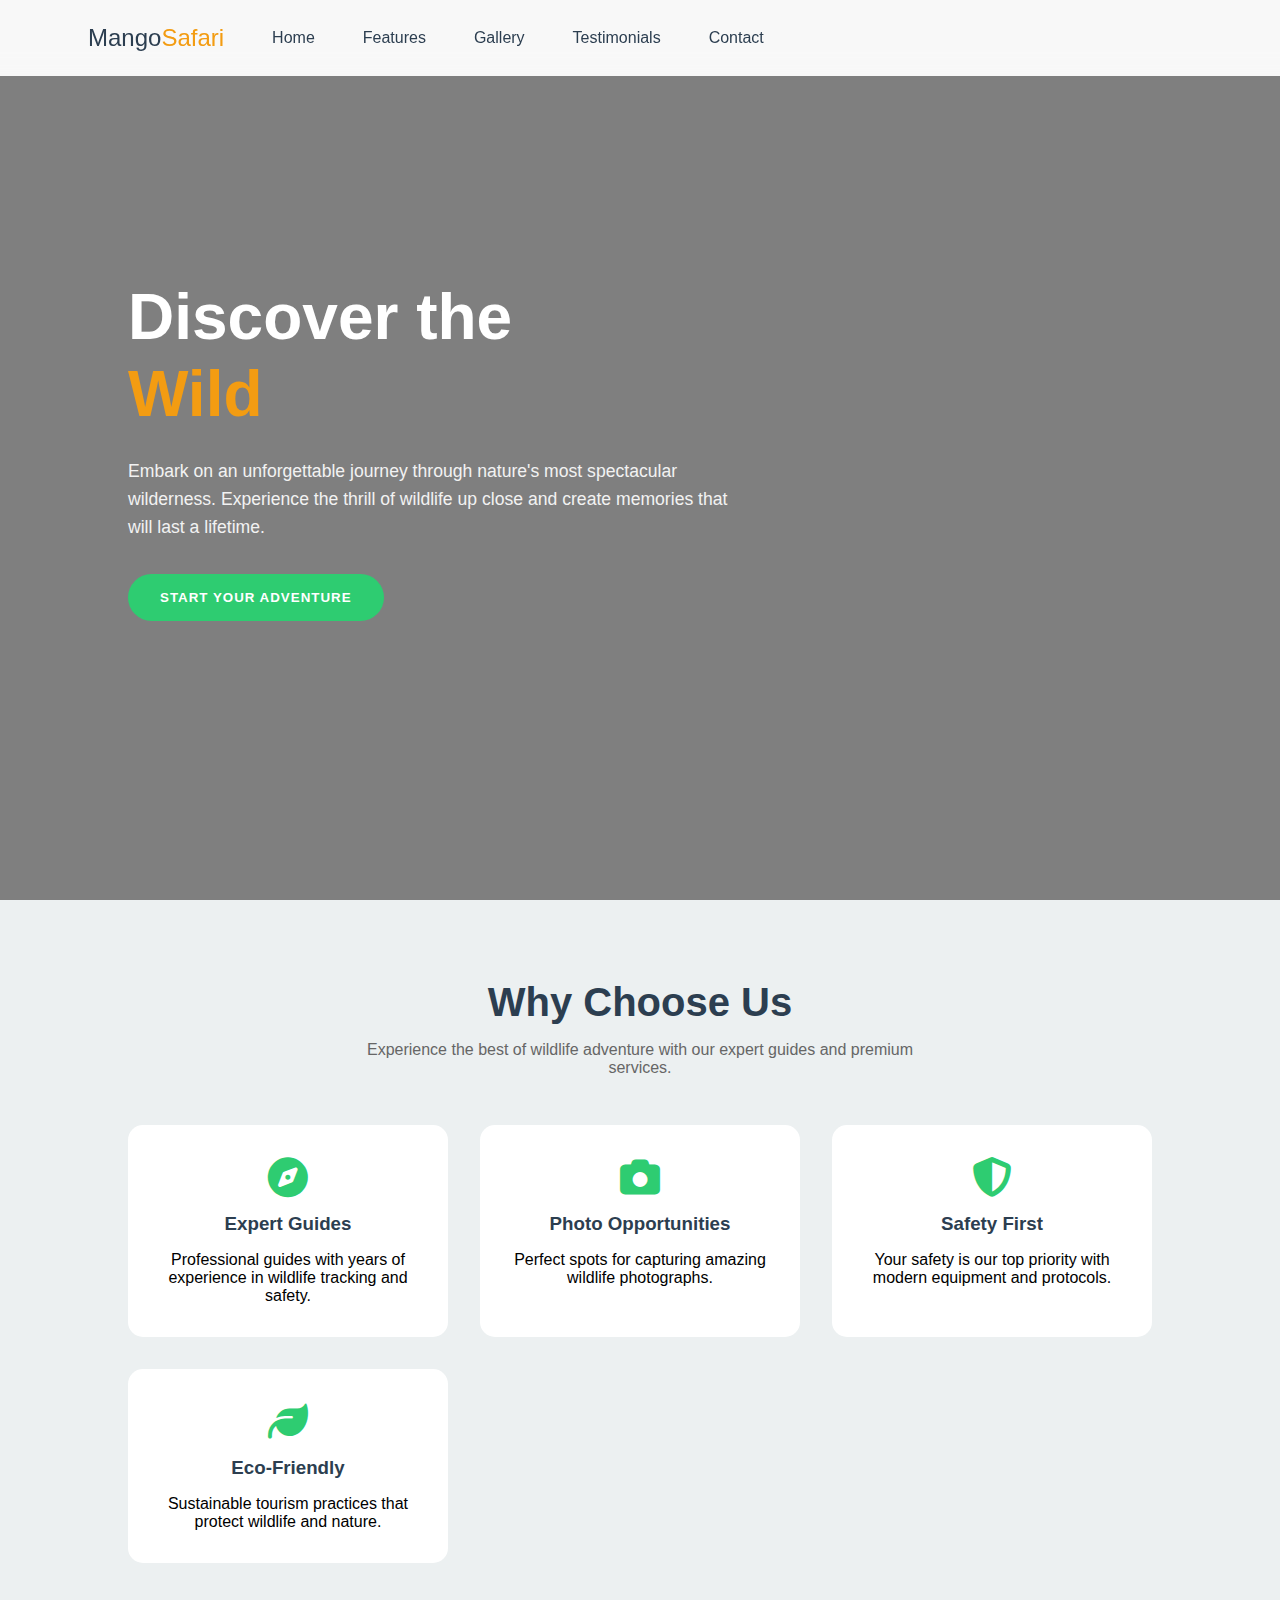
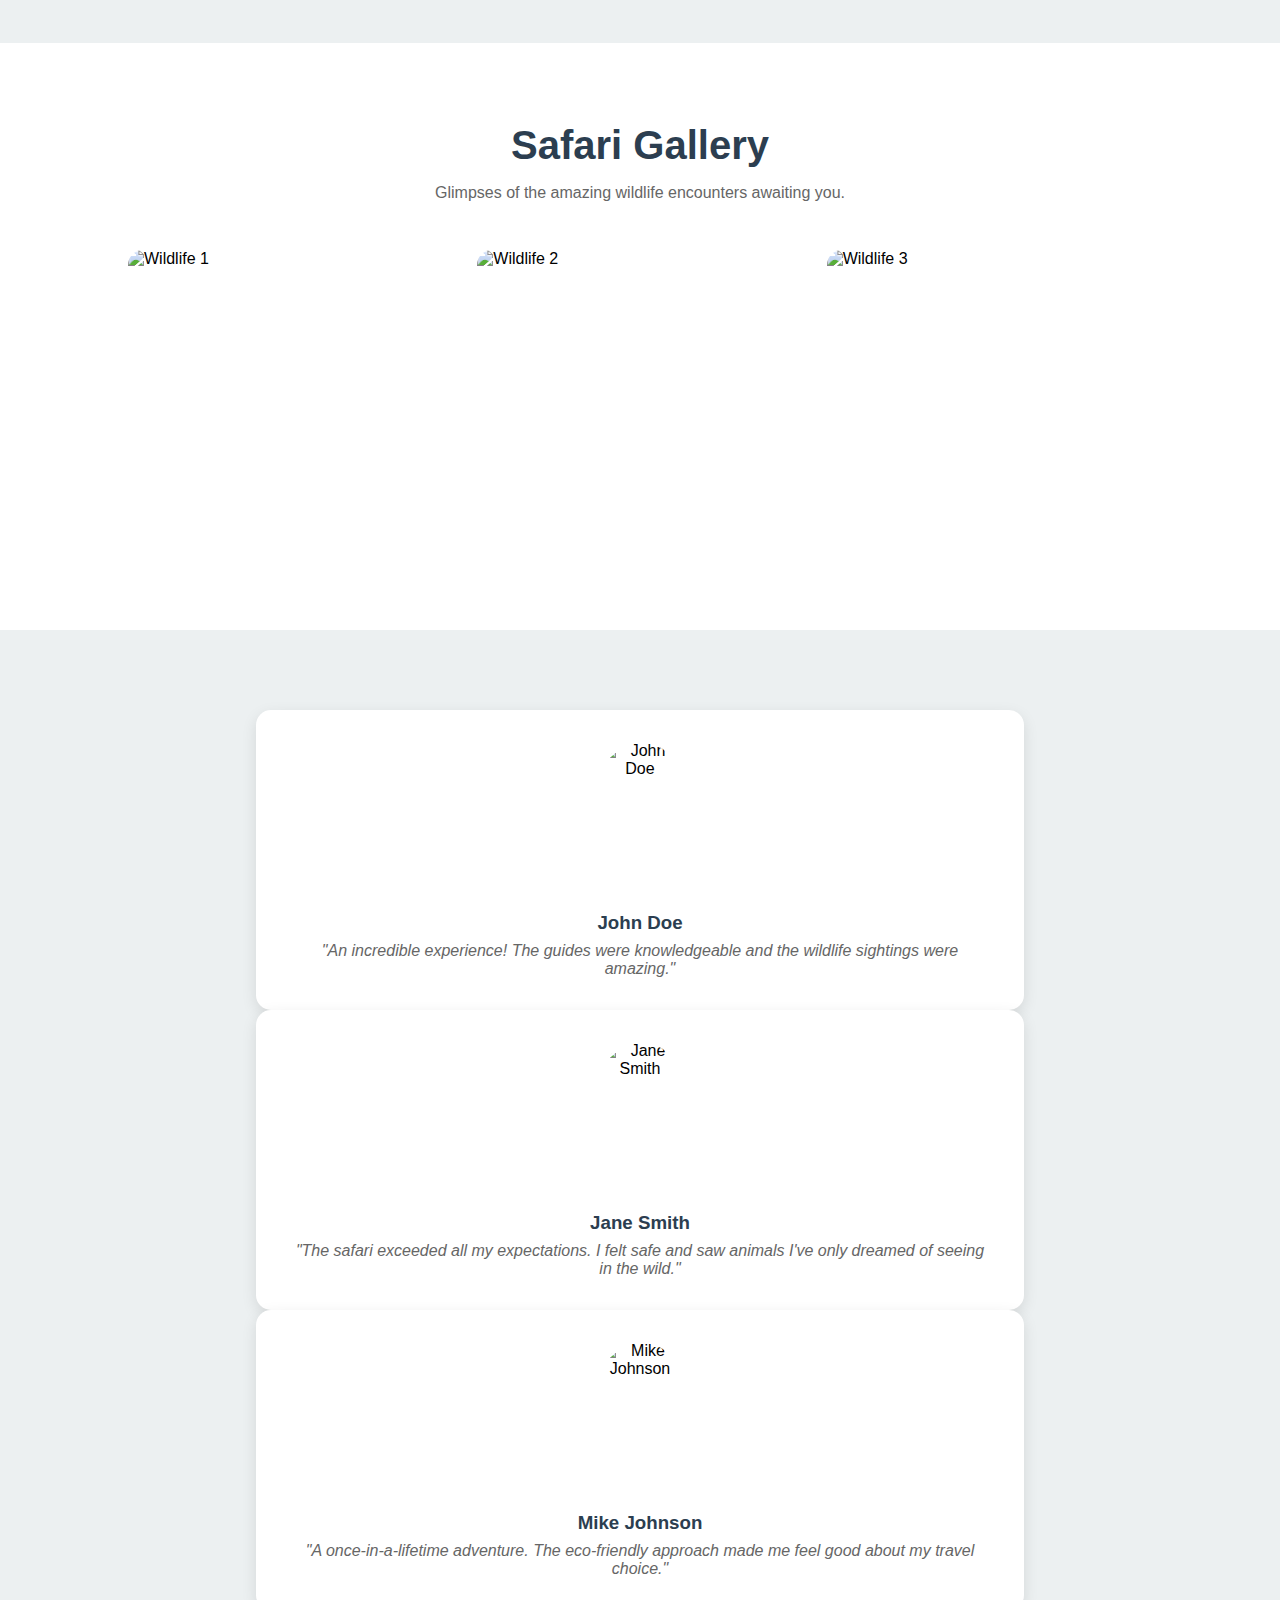
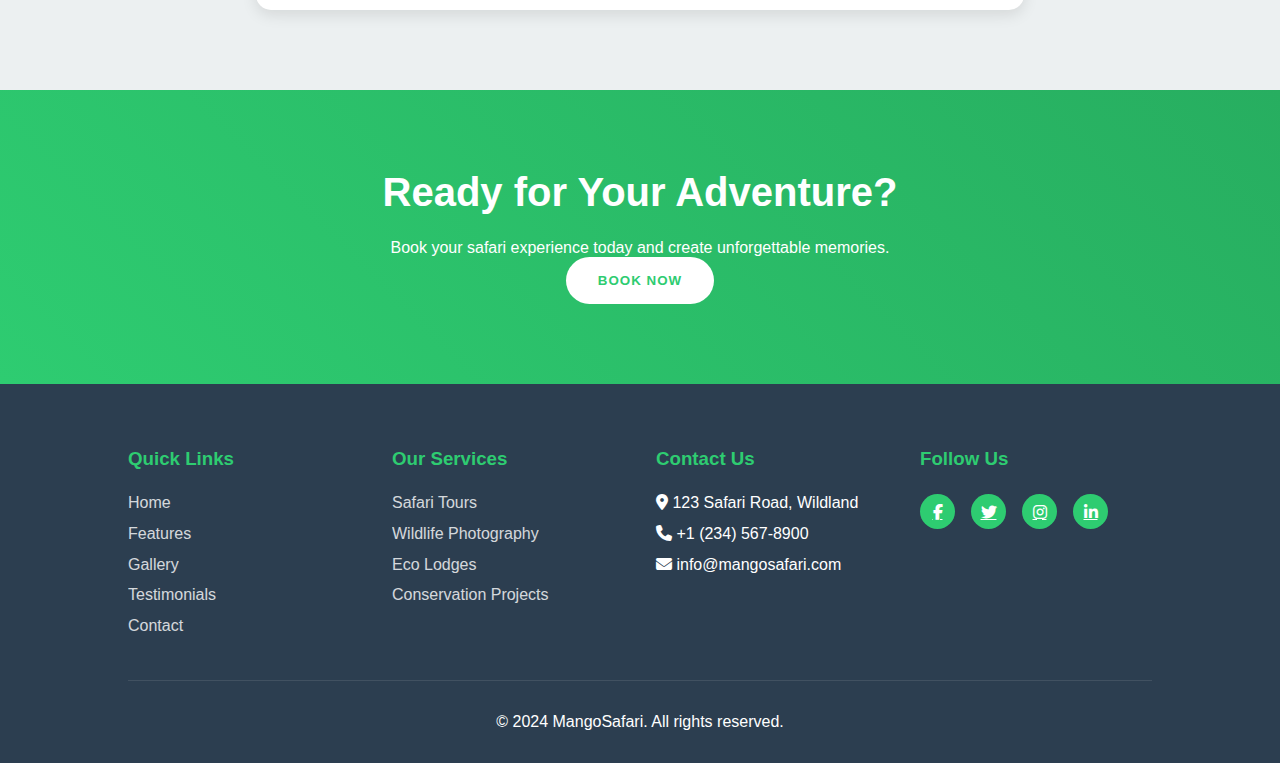
==== index.html @ dfd9d583 "Refactor user authentication logic to improve security and maintainability" ====
<!DOCTYPE html>
<html lang="en">
<head>
    <meta charset="UTF-8">
    <meta name="viewport" content="width=device-width, initial-scale=1.0">
    <title>MangoSafari - Wildlife Adventure</title>
    <link rel="stylesheet" href="https://cdnjs.cloudflare.com/ajax/libs/font-awesome/6.1.1/css/all.min.css">
    <link rel="stylesheet" href="https://cdnjs.cloudflare.com/ajax/libs/animate.css/4.1.1/animate.min.css">
    <link rel="stylesheet" href="https://cdnjs.cloudflare.com/ajax/libs/slick-carousel/1.8.1/slick.min.css">
    <link rel="stylesheet" href="https://cdnjs.cloudflare.com/ajax/libs/slick-carousel/1.8.1/slick-theme.min.css">
    <style>
        :root {
            --primary: #2ecc71;
            --secondary: #27ae60;
            --accent: #f39c12;
            --dark: #2c3e50;
            --light: #ecf0f1;
            --white: #ffffff;
        }

        * {
            margin: 0;
            padding: 0;
            box-sizing: border-box;
            font-family: 'Segoe UI', sans-serif;
        }

        html {
            scroll-behavior: smooth;
        }

        /* Navbar Styles */
        .nav-container {
            position: fixed;
            width: 100%;
            z-index: 1000;
            transition: all 0.4s ease;
            background: rgba(255, 255, 255, 0.95);
            backdrop-filter: blur(10px);
        }

        .nav ul {
            display: flex;
            list-style: none;
            padding: 1.5rem 5%;
            align-items: center;
            margin: 0;
        }

        .nav ul li {
            margin: 0 1.5rem;
        }

        .site-name {
            font-size: 1.5rem;
            font-weight: bold;
            color: var(--primary);
        }

        .site-name span {
            color: var(--accent);
        }

        .nav a {
            text-decoration: none;
            color: var(--dark);
            font-weight: 500;
            position: relative;
            padding: 5px 0;
        }

        .nav a::after {
            content: '';
            position: absolute;
            bottom: 0;
            left: 0;
            width: 0;
            height: 2px;
            background: var(--primary);
            transition: width 0.3s ease;
        }

        .nav a:hover::after {
            width: 100%;
        }

        .hamburger {
            display: none;
            cursor: pointer;
            font-size: 1.5rem;
            color: var(--primary);
        }

        /* Hero Section */
        .home {
            height: 100vh;
            background: linear-gradient(rgba(0, 0, 0, 0.5), rgba(0, 0, 0, 0.5)), url('./images/hendrik-cornelissen-jpTT_SAU034-unsplash.jpg') center/cover;
            display: flex;
            align-items: center;
            padding: 0 10%;
            position: relative;
            overflow: hidden;
        }

        .text {
            color: var(--white);
            max-width: 600px;
            animation: fadeInUp 1s ease;
        }

        .t2 h3 {
            font-size: 4rem;
            margin-bottom: 1.5rem;
            line-height: 1.2;
        }

        .t2 span {
            color: var(--accent);
            display: block;
        }

        .t2 p {
            font-size: 1.1rem;
            line-height: 1.6;
            margin-bottom: 2rem;
            opacity: 0.9;
        }

        .btn {
            display: inline-block;
            padding: 1rem 2rem;
            background: var(--primary);
            color: var(--white);
            border-radius: 30px;
            cursor: pointer;
            transition: all 0.3s ease;
            border: none;
            text-transform: uppercase;
            font-weight: 600;
            letter-spacing: 1px;
        }

        .btn:hover {
            background: var(--secondary);
            transform: translateY(-3px);
            box-shadow: 0 5px 15px rgba(46, 204, 113, 0.3);
        }

        /* Features Section */
        .features {
            padding: 5rem 10%;
            background: var(--light);
        }

        .features-grid {
            display: grid;
            grid-template-columns: repeat(auto-fit, minmax(250px, 1fr));
            gap: 2rem;
            margin-top: 3rem;
        }

        .feature-card {
            background: var(--white);
            padding: 2rem;
            border-radius: 15px;
            text-align: center;
            transition: all 0.3s ease;
            cursor: pointer;
        }

        .feature-card:hover {
            transform: translateY(-10px);
            box-shadow: 0 10px 20px rgba(0, 0, 0, 0.1);
        }

        .feature-card i {
            font-size: 2.5rem;
            color: var(--primary);
            margin-bottom: 1rem;
        }

        .feature-card h3 {
            margin-bottom: 1rem;
            color: var(--dark);
        }

        /* Gallery Section */
        .gallery {
            padding: 5rem 10%;
        }

        .section-title {
            text-align: center;
            margin-bottom: 3rem;
        }

        .section-title h2 {
            font-size: 2.5rem;
            color: var(--dark);
            margin-bottom: 1rem;
        }

        .section-title p {
            color: #666;
            max-width: 600px;
            margin: 0 auto;
        }

        .gallery-grid {
            display: grid;
            grid-template-columns: repeat(auto-fit, minmax(300px, 1fr));
            gap: 1.5rem;
        }

        .gallery-item {
            position: relative;
            overflow: hidden;
            border-radius: 15px;
            height: 300px;
        }

        .gallery-item img {
            width: 100%;
            height: 100%;
            object-fit: cover;
            transition: transform 0.5s ease;
        }

        .gallery-item:hover img {
            transform: scale(1.1);
        }

        .gallery-overlay {
            position: absolute;
            bottom: -100%;
            left: 0;
            width: 100%;
            padding: 1.5rem;
            background: linear-gradient(transparent, rgba(0, 0, 0, 0.8));
            color: var(--white);
            transition: bottom 0.3s ease;
        }

        .gallery-item:hover .gallery-overlay {
            bottom: 0;
        }

        /* Testimonials */
        .testimonials {
            padding: 5rem 10%;
            background: var(--light);
        }

        .testimonial-slider {
            max-width: 800px;
            margin: 0 auto;
            text-align: center;
        }

        .testimonial-card {
            background: var(--white);
            padding: 2rem;
            border-radius: 15px;
            box-shadow: 0 5px 15px rgba(0, 0, 0, 0.1);
            margin: 0 1rem;
        }

        .testimonial-card img {
            width: 80px;
            height: 80px;
            border-radius: 50%;
            margin: 0 auto 1rem;
        }

        .testimonial-card h3 {
            margin-bottom: 0.5rem;
            color: var(--dark);
        }

        .testimonial-card p {
            font-style: italic;
            color: #666;
        }

        .testimonial-card {
    background: var(--white);
    padding: 2rem;
    border-radius: 15px;
    box-shadow: 0 5px 15px rgba(0, 0, 0, 0.1);
    margin: 0 1rem;
    height: 300px; /* Set a fixed height */
    display: flex;
    flex-direction: column;
    justify-content: space-between;
}

.testimonial-card-content {
    overflow: hidden;
    text-overflow: ellipsis;
    display: -webkit-box;
    -webkit-line-clamp: 4; /* Limit to 4 lines */
    -webkit-box-orient: vertical;
}

        /* Call to Action */
        .cta {
            padding: 5rem 10%;
            background: linear-gradient(45deg, var(--primary), var(--secondary));
            color: var(--white);
            text-align: center;
        }

        .cta h2 {
            font-size: 2.5rem;
            margin-bottom: 1.5rem;
        }

        .cta .btn {
            background: var(--white);
            color: var(--primary);
        }

        .cta .btn:hover {
            background: var(--accent);
            color: var(--white);
        }

        /* Footer */
        .footer {
            background: var(--dark);
            color: var(--white);
            padding: 4rem 10% 2rem;
        }

        .footer-grid {
            display: grid;
            grid-template-columns: repeat(auto-fit, minmax(200px, 1fr));
            gap: 2rem;
        }

        .footer-col h3 {
            color: var(--primary);
            margin-bottom: 1.5rem;
        }

        .footer-col ul {
            list-style: none;
        }

        .footer-col ul li {
            margin-bottom: 0.8rem;
        }

        .footer-col ul li a {
            color: var(--white);
            text-decoration: none;
            opacity: 0.8;
            transition: opacity 0.3s ease;
        }

        .footer-col ul li a:hover {
            opacity: 1;
        }

        .social-links {
            display: flex;
            gap: 1rem;
            margin-top: 1rem;
        }

        .social-links a {
            width: 35px;
            height: 35px;
            border-radius: 50%;
            background: var(--primary);
            display: flex;
            align-items: center;
            justify-content: center;
            color: var(--white);
            transition: transform 0.3s ease;
        }

        .social-links a:hover {
            transform: translateY(-3px);
        }

        .copyright {
            text-align: center;
            margin-top: 2rem;
            padding-top: 2rem;
            border-top: 1px solid rgba(255, 255, 255, 0.1);
        }

        /* Animations */
        @keyframes fadeInUp {
            from {
                opacity: 0;
                transform: translateY(20px);
            }
            to {
                opacity: 1;
                transform: translateY(0);
            }
        }

        /* Responsive Design */
        @media (max-width: 768px) {
            .nav ul li:not(:first-child):not(:last-child) {
                display: none;
            }

            .hamburger {
                display: block;
            }

            .nav ul {
                justify-content: space-between;
            }

            .t2 h3 {
                font-size: 2.5rem;
            }

            .features-grid {
                grid-template-columns: 1fr;
            }

            .footer-grid {
                grid-template-columns: 1fr;
            }
        }

        /* Mobile Menu */
        .mobile-menu {
            position: fixed;
            top: 0;
            left: -100%;
            width: 80%;
            height: 100%;
            background: var(--white);
            z-index: 1001;
            padding: 2rem;
            transition: left 0.3s ease;
        }

        .mobile-menu.active {
            left: 0;
        }

        .mobile-menu ul {
            list-style: none;
        }

        .mobile-menu ul li {
            margin-bottom: 1rem;
        }

        .mobile-menu a {
            color: var(--dark);
            text-decoration: none;
            font-size: 1.2rem;
        }

        .close-menu {
            position: absolute;
            top: 1rem;
            right: 1rem;
            font-size: 1.5rem;
            cursor: pointer;
        }
    </style>
</head>
<body>
    <!-- Navigation -->
    <div class="nav-container" id="m-nav">
        <div class="nav">
            <ul>
                <li><a class="site-name" href="#">Mango<span>Safari</span></a></li>
                <li><a href="#home">Home</a></li>
                <li><a href="#features">Features</a></li>
                <li><a href="#gallery">Gallery</a></li>
                <li><a href="#testimonials">Testimonials</a></li>
                <li><a href="#contact">Contact</a></li>
                <li class="hamburger"><i class="fas fa-bars"></i></li>
            </ul>
        </div>
    </div>

    <!-- Mobile Menu -->
    <div class="mobile-menu">
        <i class="fas fa-times close-menu"></i>
        <ul>
            <li><a href="#home">Home</a></li>
            <li><a href="#features">Features</a></li>
            <li><a href="#gallery">Gallery</a></li>
            <li><a href="#testimonials">Testimonials</a></li>
            <li><a href="#contact">Contact</a></li>
        </ul>
    </div>

    <!-- Hero Section -->
    <section id="home" class="home">
        <div class="text">
            <div class="t2 animate__animated animate__fadeInUp">
                <h3>Discover the <span>Wild</span></h3>
                <p>Embark on an unforgettable journey through nature's most spectacular wilderness. Experience the thrill of wildlife up close and create memories that will last a lifetime.</p>
                <button class="btn">Start Your Adventure</button>
            </div>
        </div>
    </section>

    <!-- Features Section -->
    <section id="features" class="features">
        <div class="section-title">
            <h2>Why Choose Us</h2>
            <p>Experience the best of wildlife adventure with our expert guides and premium services.</p>
        </div>
        <div class="features-grid">
            <div class="feature-card">
                <i class="fas fa-compass"></i>
                <h3>Expert Guides</h3>
                <p>Professional guides with years of experience in wildlife tracking and safety.</p>
            </div>
            <div class="feature-card">
                <i class="fas fa-camera"></i>
                <h3>Photo Opportunities</h3>
                <p>Perfect spots for capturing amazing wildlife photographs.</p>
            </div>
            <div class="feature-card">
                <i class="fas fa-shield-alt"></i>
                <h3>Safety First</h3>
                <p>Your safety is our top priority with modern equipment and protocols.</p>
            </div>
            <div class="feature-card">
                <i class="fas fa-leaf"></i>
                <h3>Eco-Friendly</h3>
                <p>Sustainable tourism practices that protect wildlife and nature.</p>
            </div>
        </div>
    </section>

    <!-- Gallery Section -->
    <section id="gallery" class="gallery">
        <div class="section-title">
            <h2>Safari Gallery</h2>
            <p>Glimpses of the amazing wildlife encounters awaiting you.</p>
        </div>
        <div class="gallery-grid">
            <div class="gallery-item">
                <img src="./images/cassie-lafferty-Y2pH9NuO84w-unsplash.jpg" alt="Wildlife 1">
                <div class="gallery-overlay">
                    <h3>African Lions</h3>
                    <p>Witness the kings of the jungle in their natural habitat.</p>
                </div>
            </div>
            <div class="gallery-item">
                <img src="./images/72.jpg" alt="Wildlife 2">
                <div class="gallery-overlay">
                    <h3>Elephants</h3>
                    <p>Experience the gentle giants up close.</p>
                </div>
            </div>
            <div class="gallery-item">
                <img src="./images/71.jpg" alt="Wildlife 3">
                <div class="gallery-overlay">
                    <h3>Zebras</h3>
                    <p>Watch herds of zebras roaming freely.</p>
                </div>
            </div>
        </div>
    </section>

    <!-- Testimonials Section -->
    <section id="testimonials" class="testimonials">
        <div class="testimonial-slider">
            <div class="testimonial-card">
                <img src="/api/placeholder/80/80" alt="John Doe">
                <div class="testimonial-card-content">
                    <h3>John Doe</h3>
                    <p>"An incredible experience! The guides were knowledgeable and the wildlife sightings were amazing."</p>
                </div>
            </div>
            <div class="testimonial-card">
                <img src="/api/placeholder/80/80" alt="Jane Smith">
                <div class="testimonial-card-content">
                    <h3>Jane Smith</h3>
                    <p>"The safari exceeded all my expectations. I felt safe and saw animals I've only dreamed of seeing in the wild."</p>
                </div>
            </div>
            <div class="testimonial-card">
                <img src="/api/placeholder/80/80" alt="Mike Johnson">
                <div class="testimonial-card-content">
                    <h3>Mike Johnson</h3>
                    <p>"A once-in-a-lifetime adventure. The eco-friendly approach made me feel good about my travel choice."</p>
                </div>
            </div>
        </div>
    </section>

    <!-- Call to Action -->
    <section class="cta">
        <h2>Ready for Your Adventure?</h2>
        <p>Book your safari experience today and create unforgettable memories.</p>
        <button class="btn">Book Now</button>
    </section>

    <!-- Footer -->
    <footer class="footer">
        <div class="footer-grid">
            <div class="footer-col">
                <h3>Quick Links</h3>
                <ul>
                    <li><a href="#home">Home</a></li>
                    <li><a href="#features">Features</a></li>
                    <li><a href="#gallery">Gallery</a></li>
                    <li><a href="#testimonials">Testimonials</a></li>
                    <li><a href="#contact">Contact</a></li>
                </ul>
            </div>
            <div class="footer-col">
                <h3>Our Services</h3>
                <ul>
                    <li><a href="#">Safari Tours</a></li>
                    <li><a href="#">Wildlife Photography</a></li>
                    <li><a href="#">Eco Lodges</a></li>
                    <li><a href="#">Conservation Projects</a></li>
                </ul>
            </div>
            <div class="footer-col">
                <h3>Contact Us</h3>
                <ul>
                    <li><i class="fas fa-map-marker-alt"></i> 123 Safari Road, Wildland</li>
                    <li><i class="fas fa-phone"></i> +1 (234) 567-8900</li>
                    <li><i class="fas fa-envelope"></i> info@mangosafari.com</li>
                </ul>
            </div>
            <div class="footer-col">
                <h3>Follow Us</h3>
                <div class="social-links">
                    <a href="#"><i class="fab fa-facebook-f"></i></a>
                    <a href="#"><i class="fab fa-twitter"></i></a>
                    <a href="#"><i class="fab fa-instagram"></i></a>
                    <a href="#"><i class="fab fa-linkedin-in"></i></a>
                </div>
            </div>
        </div>
        <div class="copyright">
            <p>&copy; 2024 MangoSafari. All rights reserved.</p>
        </div>
    </footer>

    <!-- Scripts -->
    <script src="https://cdnjs.cloudflare.com/ajax/libs/jquery/3.6.0/jquery.min.js"></script>
    <script src="https://cdnjs.cloudflare.com/ajax/libs/slick-carousel/1.8.1/slick.min.js"></script>
    <script>
        // Mobile Menu Toggle
        const hamburger = document.querySelector('.hamburger');
        const mobileMenu = document.querySelector('.mobile-menu');
        const closeMenu = document.querySelector('.close-menu');

        hamburger.addEventListener('click', () => {
            mobileMenu.classList.add('active');
        });

        closeMenu.addEventListener('click', () => {
            mobileMenu.classList.remove('active');
        });

        // Testimonial Carousel
        $('.testimonial-slider').slick({
    dots: true,
    infinite: true,
    speed: 300,
    slidesToShow: 1,
    adaptiveHeight: false, // Change this to false
    autoplay: true,
    autoplaySpeed: 5000
});

        // Navbar scroll effect
        window.addEventListener('scroll', function() {
            const nav = document.querySelector('.nav-container');
            if (window.scrollY > 50) {
                nav.style.background = 'rgba(255, 255, 255, 0.95)';
                nav.style.boxShadow = '0 2px 10px rgba(0, 0, 0, 0.1)';
            } else {
                nav.style.background = 'transparent';
                nav.style.boxShadow = 'none';
            }
        });
    </script>
</body>
</html>
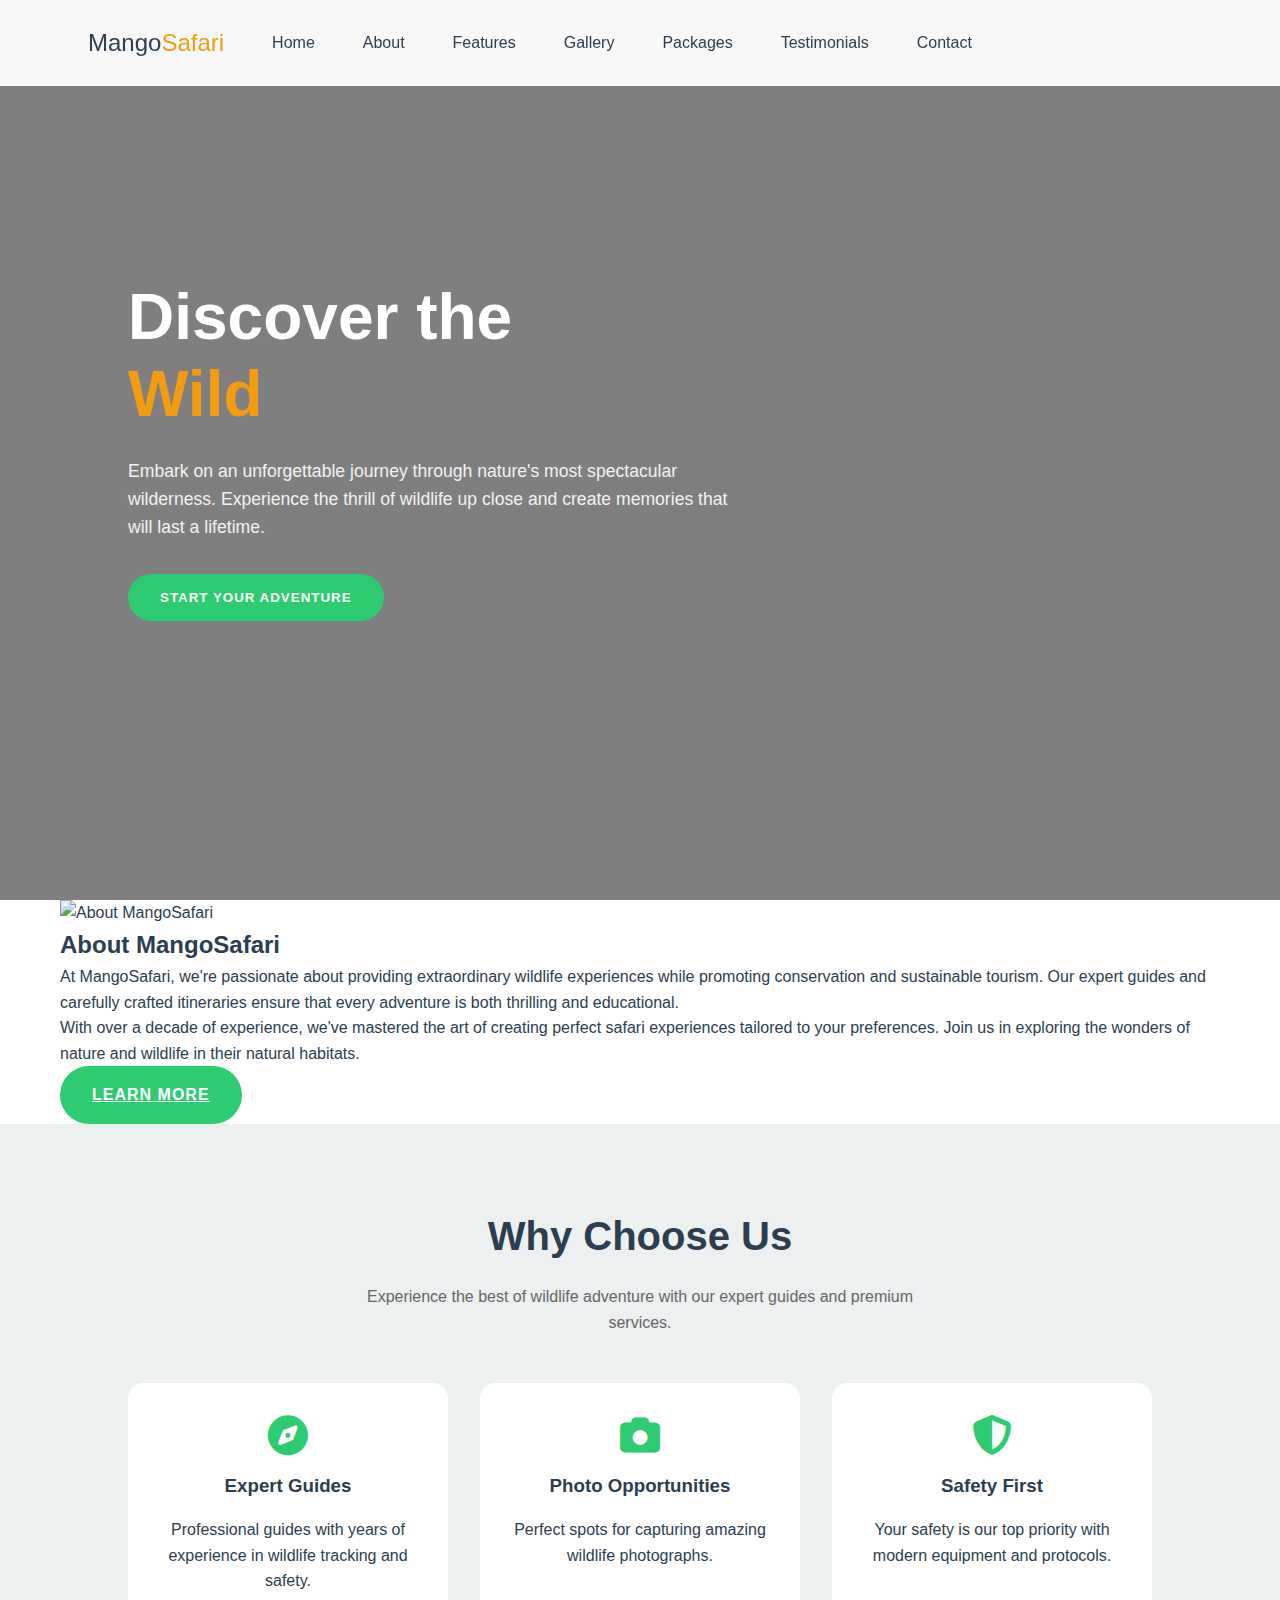
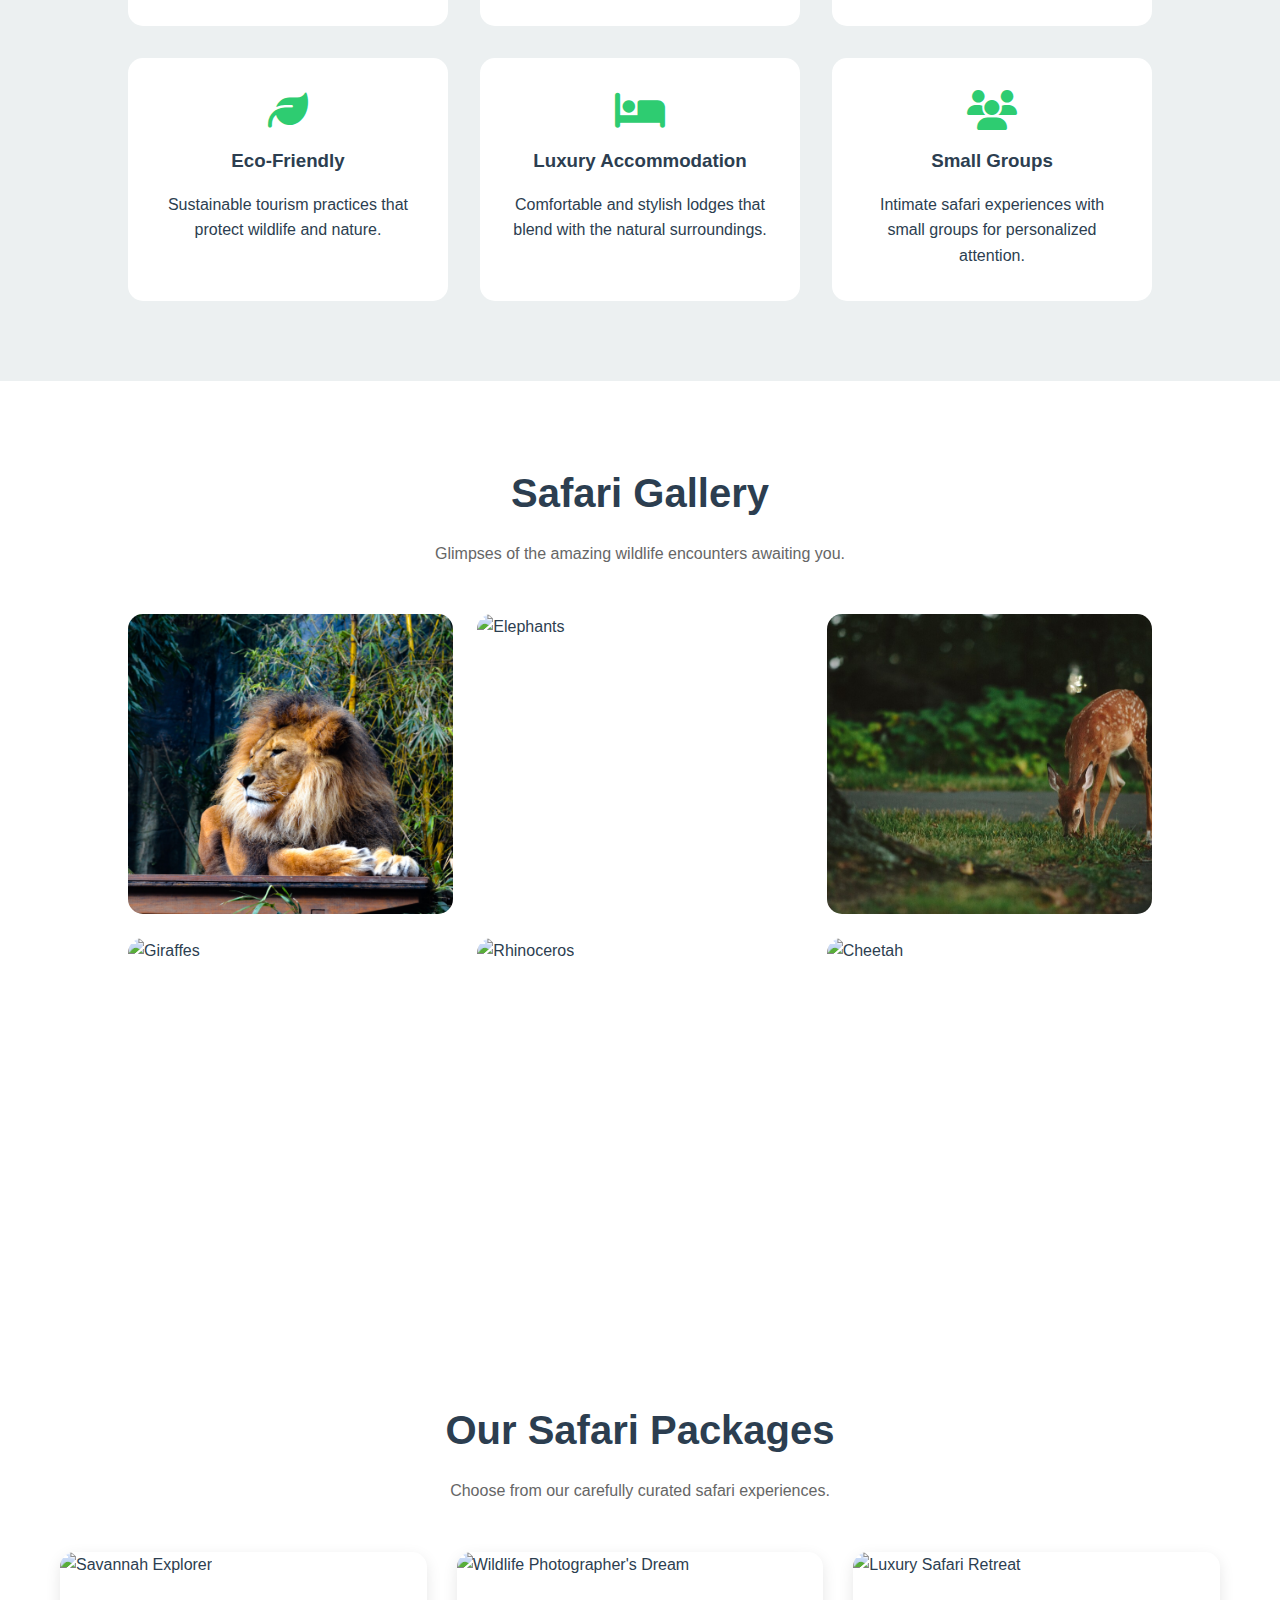
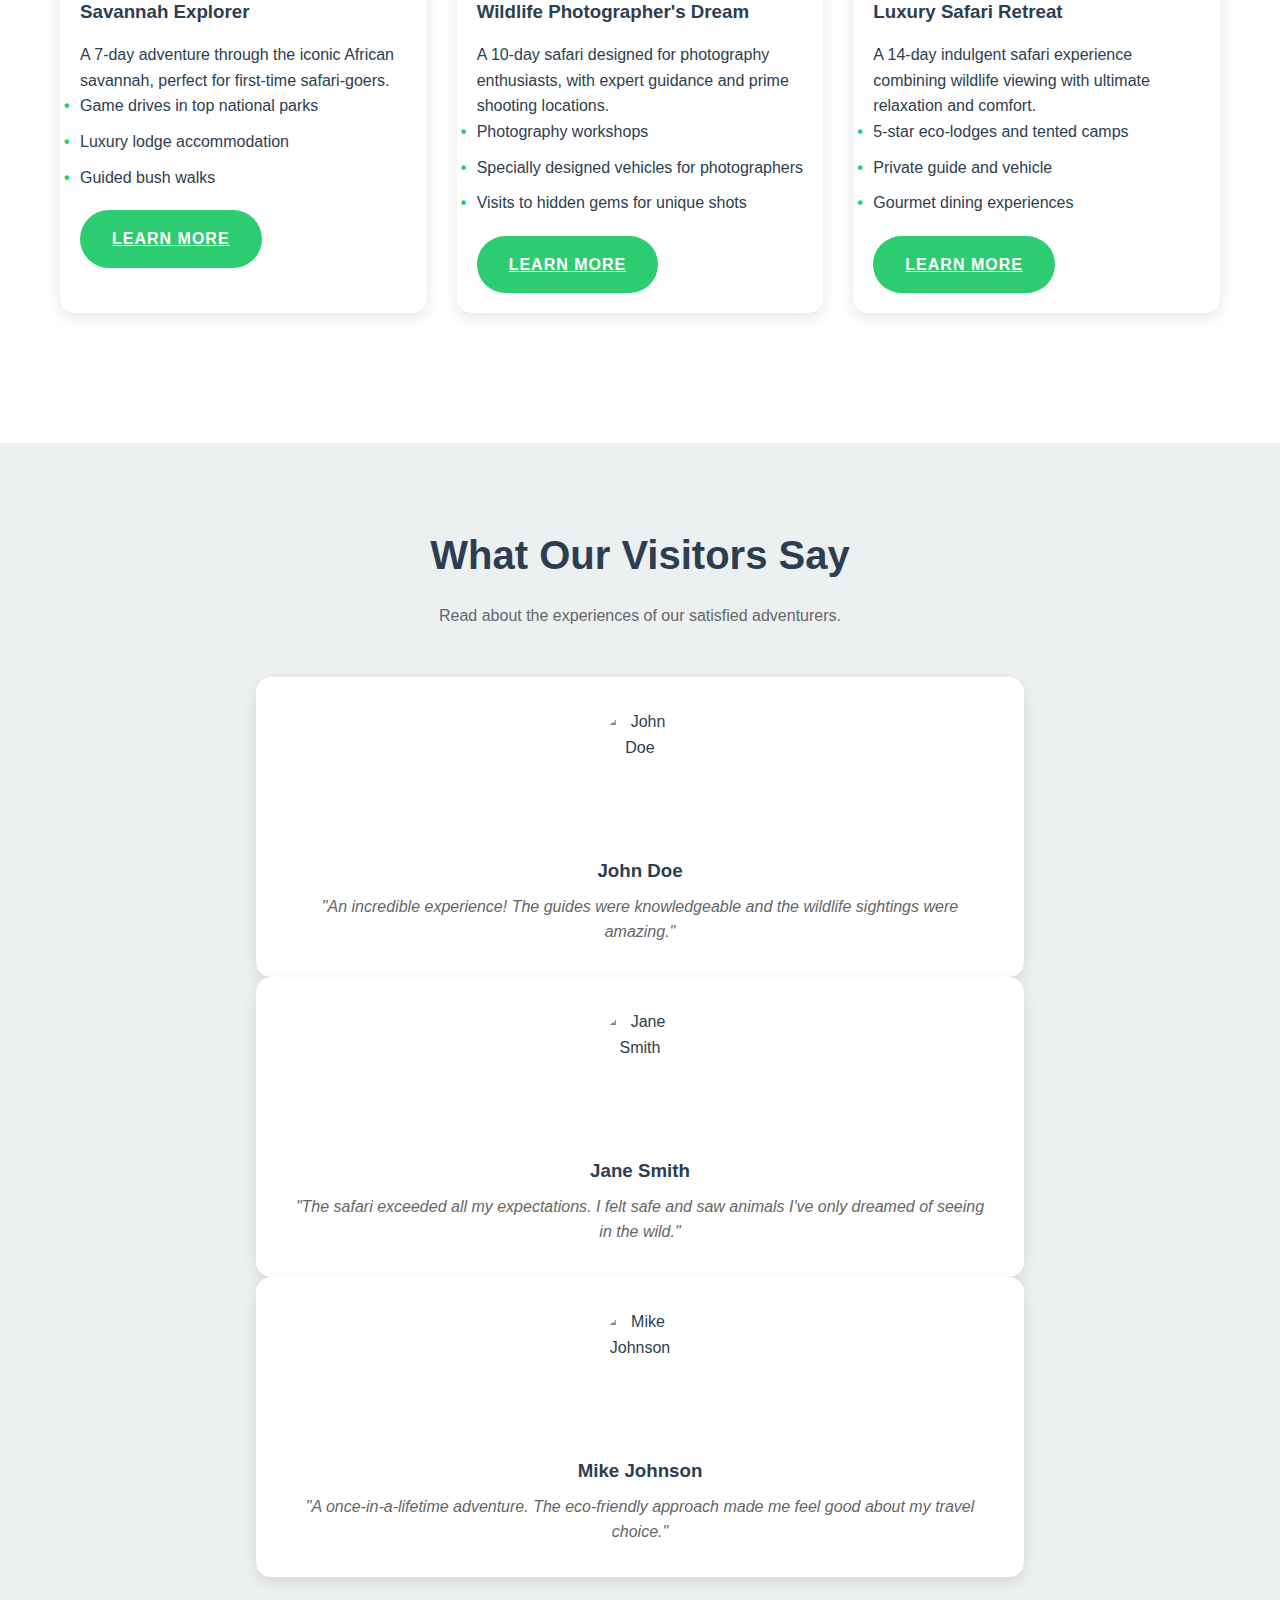
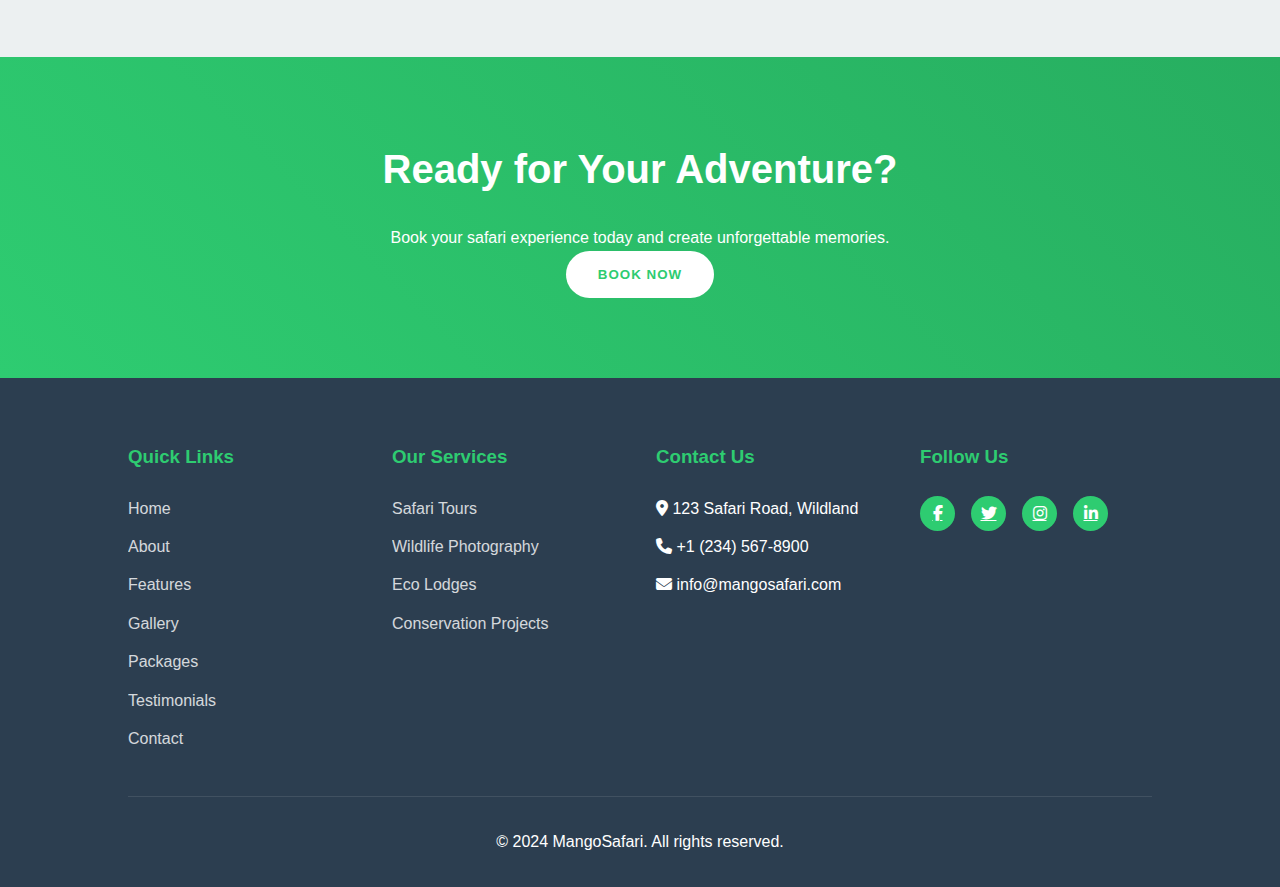
==== commit d474fc71: "Add blog page with responsive layout and comment section" ====
--- a/index.html
+++ b/index.html
@@ -3,513 +3,69 @@
 <head>
     <meta charset="UTF-8">
     <meta name="viewport" content="width=device-width, initial-scale=1.0">
-    <title>MangoSafari - Wildlife Adventure</title>
+    <title>MangoSafari - Unforgettable Wildlife Adventures</title>
     <link rel="stylesheet" href="https://cdnjs.cloudflare.com/ajax/libs/font-awesome/6.1.1/css/all.min.css">
     <link rel="stylesheet" href="https://cdnjs.cloudflare.com/ajax/libs/animate.css/4.1.1/animate.min.css">
     <link rel="stylesheet" href="https://cdnjs.cloudflare.com/ajax/libs/slick-carousel/1.8.1/slick.min.css">
     <link rel="stylesheet" href="https://cdnjs.cloudflare.com/ajax/libs/slick-carousel/1.8.1/slick-theme.min.css">
-    <style>
-        :root {
-            --primary: #2ecc71;
-            --secondary: #27ae60;
-            --accent: #f39c12;
-            --dark: #2c3e50;
-            --light: #ecf0f1;
-            --white: #ffffff;
-        }
-
-        * {
-            margin: 0;
-            padding: 0;
-            box-sizing: border-box;
-            font-family: 'Segoe UI', sans-serif;
-        }
-
-        html {
-            scroll-behavior: smooth;
-        }
-
-        /* Navbar Styles */
-        .nav-container {
-            position: fixed;
-            width: 100%;
-            z-index: 1000;
-            transition: all 0.4s ease;
-            background: rgba(255, 255, 255, 0.95);
-            backdrop-filter: blur(10px);
-        }
-
-        .nav ul {
-            display: flex;
-            list-style: none;
-            padding: 1.5rem 5%;
-            align-items: center;
-            margin: 0;
-        }
-
-        .nav ul li {
-            margin: 0 1.5rem;
-        }
-
-        .site-name {
-            font-size: 1.5rem;
-            font-weight: bold;
-            color: var(--primary);
-        }
-
-        .site-name span {
-            color: var(--accent);
-        }
-
-        .nav a {
-            text-decoration: none;
-            color: var(--dark);
-            font-weight: 500;
-            position: relative;
-            padding: 5px 0;
-        }
-
-        .nav a::after {
-            content: '';
-            position: absolute;
-            bottom: 0;
-            left: 0;
-            width: 0;
-            height: 2px;
-            background: var(--primary);
-            transition: width 0.3s ease;
-        }
-
-        .nav a:hover::after {
-            width: 100%;
-        }
-
-        .hamburger {
-            display: none;
-            cursor: pointer;
-            font-size: 1.5rem;
-            color: var(--primary);
-        }
-
-        /* Hero Section */
-        .home {
-            height: 100vh;
-            background: linear-gradient(rgba(0, 0, 0, 0.5), rgba(0, 0, 0, 0.5)), url('./images/hendrik-cornelissen-jpTT_SAU034-unsplash.jpg') center/cover;
-            display: flex;
-            align-items: center;
-            padding: 0 10%;
-            position: relative;
-            overflow: hidden;
-        }
-
-        .text {
-            color: var(--white);
-            max-width: 600px;
-            animation: fadeInUp 1s ease;
-        }
-
-        .t2 h3 {
-            font-size: 4rem;
-            margin-bottom: 1.5rem;
-            line-height: 1.2;
-        }
-
-        .t2 span {
-            color: var(--accent);
-            display: block;
-        }
-
-        .t2 p {
-            font-size: 1.1rem;
-            line-height: 1.6;
-            margin-bottom: 2rem;
-            opacity: 0.9;
-        }
-
-        .btn {
-            display: inline-block;
-            padding: 1rem 2rem;
-            background: var(--primary);
-            color: var(--white);
-            border-radius: 30px;
-            cursor: pointer;
-            transition: all 0.3s ease;
-            border: none;
-            text-transform: uppercase;
-            font-weight: 600;
-            letter-spacing: 1px;
-        }
-
-        .btn:hover {
-            background: var(--secondary);
-            transform: translateY(-3px);
-            box-shadow: 0 5px 15px rgba(46, 204, 113, 0.3);
-        }
-
-        /* Features Section */
-        .features {
-            padding: 5rem 10%;
-            background: var(--light);
-        }
-
-        .features-grid {
-            display: grid;
-            grid-template-columns: repeat(auto-fit, minmax(250px, 1fr));
-            gap: 2rem;
-            margin-top: 3rem;
-        }
-
-        .feature-card {
-            background: var(--white);
-            padding: 2rem;
-            border-radius: 15px;
-            text-align: center;
-            transition: all 0.3s ease;
-            cursor: pointer;
-        }
-
-        .feature-card:hover {
-            transform: translateY(-10px);
-            box-shadow: 0 10px 20px rgba(0, 0, 0, 0.1);
-        }
-
-        .feature-card i {
-            font-size: 2.5rem;
-            color: var(--primary);
-            margin-bottom: 1rem;
-        }
-
-        .feature-card h3 {
-            margin-bottom: 1rem;
-            color: var(--dark);
-        }
-
-        /* Gallery Section */
-        .gallery {
-            padding: 5rem 10%;
-        }
-
-        .section-title {
-            text-align: center;
-            margin-bottom: 3rem;
-        }
-
-        .section-title h2 {
-            font-size: 2.5rem;
-            color: var(--dark);
-            margin-bottom: 1rem;
-        }
-
-        .section-title p {
-            color: #666;
-            max-width: 600px;
-            margin: 0 auto;
-        }
-
-        .gallery-grid {
-            display: grid;
-            grid-template-columns: repeat(auto-fit, minmax(300px, 1fr));
-            gap: 1.5rem;
-        }
-
-        .gallery-item {
-            position: relative;
-            overflow: hidden;
-            border-radius: 15px;
-            height: 300px;
-        }
-
-        .gallery-item img {
-            width: 100%;
-            height: 100%;
-            object-fit: cover;
-            transition: transform 0.5s ease;
-        }
-
-        .gallery-item:hover img {
-            transform: scale(1.1);
-        }
-
-        .gallery-overlay {
-            position: absolute;
-            bottom: -100%;
-            left: 0;
-            width: 100%;
-            padding: 1.5rem;
-            background: linear-gradient(transparent, rgba(0, 0, 0, 0.8));
-            color: var(--white);
-            transition: bottom 0.3s ease;
-        }
-
-        .gallery-item:hover .gallery-overlay {
-            bottom: 0;
-        }
-
-        /* Testimonials */
-        .testimonials {
-            padding: 5rem 10%;
-            background: var(--light);
-        }
-
-        .testimonial-slider {
-            max-width: 800px;
-            margin: 0 auto;
-            text-align: center;
-        }
-
-        .testimonial-card {
-            background: var(--white);
-            padding: 2rem;
-            border-radius: 15px;
-            box-shadow: 0 5px 15px rgba(0, 0, 0, 0.1);
-            margin: 0 1rem;
-        }
-
-        .testimonial-card img {
-            width: 80px;
-            height: 80px;
-            border-radius: 50%;
-            margin: 0 auto 1rem;
-        }
-
-        .testimonial-card h3 {
-            margin-bottom: 0.5rem;
-            color: var(--dark);
-        }
-
-        .testimonial-card p {
-            font-style: italic;
-            color: #666;
-        }
-
-        .testimonial-card {
-    background: var(--white);
-    padding: 2rem;
-    border-radius: 15px;
-    box-shadow: 0 5px 15px rgba(0, 0, 0, 0.1);
-    margin: 0 1rem;
-    height: 300px; /* Set a fixed height */
-    display: flex;
-    flex-direction: column;
-    justify-content: space-between;
-}
-
-.testimonial-card-content {
-    overflow: hidden;
-    text-overflow: ellipsis;
-    display: -webkit-box;
-    -webkit-line-clamp: 4; /* Limit to 4 lines */
-    -webkit-box-orient: vertical;
-}
-
-        /* Call to Action */
-        .cta {
-            padding: 5rem 10%;
-            background: linear-gradient(45deg, var(--primary), var(--secondary));
-            color: var(--white);
-            text-align: center;
-        }
-
-        .cta h2 {
-            font-size: 2.5rem;
-            margin-bottom: 1.5rem;
-        }
-
-        .cta .btn {
-            background: var(--white);
-            color: var(--primary);
-        }
-
-        .cta .btn:hover {
-            background: var(--accent);
-            color: var(--white);
-        }
-
-        /* Footer */
-        .footer {
-            background: var(--dark);
-            color: var(--white);
-            padding: 4rem 10% 2rem;
-        }
-
-        .footer-grid {
-            display: grid;
-            grid-template-columns: repeat(auto-fit, minmax(200px, 1fr));
-            gap: 2rem;
-        }
-
-        .footer-col h3 {
-            color: var(--primary);
-            margin-bottom: 1.5rem;
-        }
-
-        .footer-col ul {
-            list-style: none;
-        }
-
-        .footer-col ul li {
-            margin-bottom: 0.8rem;
-        }
-
-        .footer-col ul li a {
-            color: var(--white);
-            text-decoration: none;
-            opacity: 0.8;
-            transition: opacity 0.3s ease;
-        }
-
-        .footer-col ul li a:hover {
-            opacity: 1;
-        }
-
-        .social-links {
-            display: flex;
-            gap: 1rem;
-            margin-top: 1rem;
-        }
-
-        .social-links a {
-            width: 35px;
-            height: 35px;
-            border-radius: 50%;
-            background: var(--primary);
-            display: flex;
-            align-items: center;
-            justify-content: center;
-            color: var(--white);
-            transition: transform 0.3s ease;
-        }
-
-        .social-links a:hover {
-            transform: translateY(-3px);
-        }
-
-        .copyright {
-            text-align: center;
-            margin-top: 2rem;
-            padding-top: 2rem;
-            border-top: 1px solid rgba(255, 255, 255, 0.1);
-        }
-
-        /* Animations */
-        @keyframes fadeInUp {
-            from {
-                opacity: 0;
-                transform: translateY(20px);
-            }
-            to {
-                opacity: 1;
-                transform: translateY(0);
-            }
-        }
-
-        /* Responsive Design */
-        @media (max-width: 768px) {
-            .nav ul li:not(:first-child):not(:last-child) {
-                display: none;
-            }
-
-            .hamburger {
-                display: block;
-            }
-
-            .nav ul {
-                justify-content: space-between;
-            }
-
-            .t2 h3 {
-                font-size: 2.5rem;
-            }
-
-            .features-grid {
-                grid-template-columns: 1fr;
-            }
-
-            .footer-grid {
-                grid-template-columns: 1fr;
-            }
-        }
-
-        /* Mobile Menu */
-        .mobile-menu {
-            position: fixed;
-            top: 0;
-            left: -100%;
-            width: 80%;
-            height: 100%;
-            background: var(--white);
-            z-index: 1001;
-            padding: 2rem;
-            transition: left 0.3s ease;
-        }
-
-        .mobile-menu.active {
-            left: 0;
-        }
-
-        .mobile-menu ul {
-            list-style: none;
-        }
-
-        .mobile-menu ul li {
-            margin-bottom: 1rem;
-        }
-
-        .mobile-menu a {
-            color: var(--dark);
-            text-decoration: none;
-            font-size: 1.2rem;
-        }
-
-        .close-menu {
-            position: absolute;
-            top: 1rem;
-            right: 1rem;
-            font-size: 1.5rem;
-            cursor: pointer;
-        }
-    </style>
+    <link rel="stylesheet" href="./css/styles.css">
 </head>
 <body>
-    <!-- Navigation -->
-    <div class="nav-container" id="m-nav">
-        <div class="nav">
+    <header class="nav-container" id="m-nav">
+        <nav class="nav">
             <ul>
                 <li><a class="site-name" href="#">Mango<span>Safari</span></a></li>
                 <li><a href="#home">Home</a></li>
+                <li><a href="#about">About</a></li>
                 <li><a href="#features">Features</a></li>
                 <li><a href="#gallery">Gallery</a></li>
+                <li><a href="#packages">Packages</a></li>
                 <li><a href="#testimonials">Testimonials</a></li>
                 <li><a href="#contact">Contact</a></li>
                 <li class="hamburger"><i class="fas fa-bars"></i></li>
             </ul>
-        </div>
-    </div>
-
-    <!-- Mobile Menu -->
+        </nav>
+    </header>
+
     <div class="mobile-menu">
         <i class="fas fa-times close-menu"></i>
         <ul>
             <li><a href="#home">Home</a></li>
+            <li><a href="#about">About</a></li>
             <li><a href="#features">Features</a></li>
             <li><a href="#gallery">Gallery</a></li>
+            <li><a href="#packages">Packages</a></li>
             <li><a href="#testimonials">Testimonials</a></li>
             <li><a href="#contact">Contact</a></li>
         </ul>
     </div>
 
-    <!-- Hero Section -->
     <section id="home" class="home">
         <div class="text">
             <div class="t2 animate__animated animate__fadeInUp">
-                <h3>Discover the <span>Wild</span></h3>
+                <h1>Discover the <span>Wild</span></h1>
                 <p>Embark on an unforgettable journey through nature's most spectacular wilderness. Experience the thrill of wildlife up close and create memories that will last a lifetime.</p>
                 <button class="btn">Start Your Adventure</button>
             </div>
         </div>
     </section>
 
-    <!-- Features Section -->
+    <section id="about" class="about-us">
+        <div class="container">
+            <div class="about-content">
+                <div class="about-image">
+                    <img src="./images/about-safari.jpg" alt="About MangoSafari">
+                </div>
+                <div class="about-text">
+                    <h2>About MangoSafari</h2>
+                    <p>At MangoSafari, we're passionate about providing extraordinary wildlife experiences while promoting conservation and sustainable tourism. Our expert guides and carefully crafted itineraries ensure that every adventure is both thrilling and educational.</p>
+                    <p>With over a decade of experience, we've mastered the art of creating perfect safari experiences tailored to your preferences. Join us in exploring the wonders of nature and wildlife in their natural habitats.</p>
+                    <a href="#" class="btn btn-secondary">Learn More</a>
+                </div>
+            </div>
+        </div>
+    </section>
+
     <section id="features" class="features">
         <div class="section-title">
             <h2>Why Choose Us</h2>
@@ -536,10 +92,19 @@
                 <h3>Eco-Friendly</h3>
                 <p>Sustainable tourism practices that protect wildlife and nature.</p>
             </div>
-        </div>
-    </section>
-
-    <!-- Gallery Section -->
+            <div class="feature-card">
+                <i class="fas fa-bed"></i>
+                <h3>Luxury Accommodation</h3>
+                <p>Comfortable and stylish lodges that blend with the natural surroundings.</p>
+            </div>
+            <div class="feature-card">
+                <i class="fas fa-users"></i>
+                <h3>Small Groups</h3>
+                <p>Intimate safari experiences with small groups for personalized attention.</p>
+            </div>
+        </div>
+    </section>
+
     <section id="gallery" class="gallery">
         <div class="section-title">
             <h2>Safari Gallery</h2>
@@ -547,31 +112,105 @@
         </div>
         <div class="gallery-grid">
             <div class="gallery-item">
-                <img src="./images/cassie-lafferty-Y2pH9NuO84w-unsplash.jpg" alt="Wildlife 1">
+                <img src="./images/cassie-lafferty-Y2pH9NuO84w-unsplash.jpg" alt="African Lions">
                 <div class="gallery-overlay">
                     <h3>African Lions</h3>
                     <p>Witness the kings of the jungle in their natural habitat.</p>
                 </div>
             </div>
             <div class="gallery-item">
-                <img src="./images/72.jpg" alt="Wildlife 2">
+                <img src="./images/72.jpg" alt="Elephants">
                 <div class="gallery-overlay">
                     <h3>Elephants</h3>
                     <p>Experience the gentle giants up close.</p>
                 </div>
             </div>
             <div class="gallery-item">
-                <img src="./images/71.jpg" alt="Wildlife 3">
+                <img src="./images/71.jpg" alt="Zebras">
                 <div class="gallery-overlay">
                     <h3>Zebras</h3>
                     <p>Watch herds of zebras roaming freely.</p>
                 </div>
             </div>
-        </div>
-    </section>
-
-    <!-- Testimonials Section -->
+            <div class="gallery-item">
+                <img src="./images/giraffe.jpg" alt="Giraffes">
+                <div class="gallery-overlay">
+                    <h3>Giraffes</h3>
+                    <p>Marvel at these majestic long-necked beauties.</p>
+                </div>
+            </div>
+            <div class="gallery-item">
+                <img src="./images/rhino.jpg" alt="Rhinoceros">
+                <div class="gallery-overlay">
+                    <h3>Rhinoceros</h3>
+                    <p>Encounter the powerful and endangered rhinos.</p>
+                </div>
+            </div>
+            <div class="gallery-item">
+                <img src="./images/cheetah.jpg" alt="Cheetah">
+                <div class="gallery-overlay">
+                    <h3>Cheetah</h3>
+                    <p>Spot the world's fastest land animal in action.</p>
+                </div>
+            </div>
+        </div>
+    </section>
+
+    <section id="packages" class="safari-packages">
+        <div class="container">
+            <div class="section-title">
+                <h2>Our Safari Packages</h2>
+                <p>Choose from our carefully curated safari experiences.</p>
+            </div>
+            <div class="package-grid">
+                <div class="package-card">
+                    <img src="./images/savannah-safari.jpg" alt="Savannah Explorer">
+                    <div class="package-content">
+                        <h3>Savannah Explorer</h3>
+                        <p>A 7-day adventure through the iconic African savannah, perfect for first-time safari-goers.</p>
+                        <ul>
+                            <li>Game drives in top national parks</li>
+                            <li>Luxury lodge accommodation</li>
+                            <li>Guided bush walks</li>
+                        </ul>
+                        <a href="#" class="btn">Learn More</a>
+                    </div>
+                </div>
+                <div class="package-card">
+                    <img src="./images/wildlife-photographer.jpg" alt="Wildlife Photographer's Dream">
+                    <div class="package-content">
+                        <h3>Wildlife Photographer's Dream</h3>
+                        <p>A 10-day safari designed for photography enthusiasts, with expert guidance and prime shooting locations.</p>
+                        <ul>
+                            <li>Photography workshops</li>
+                            <li>Specially designed vehicles for photographers</li>
+                            <li>Visits to hidden gems for unique shots</li>
+                        </ul>
+                        <a href="#" class="btn">Learn More</a>
+                    </div>
+                </div>
+                <div class="package-card">
+                    <img src="./images/luxury-safari.jpg" alt="Luxury Safari Retreat">
+                    <div class="package-content">
+                        <h3>Luxury Safari Retreat</h3>
+                        <p>A 14-day indulgent safari experience combining wildlife viewing with ultimate relaxation and comfort.</p>
+                        <ul>
+                            <li>5-star eco-lodges and tented camps</li>
+                            <li>Private guide and vehicle</li>
+                            <li>Gourmet dining experiences</li>
+                        </ul>
+                        <a href="#" class="btn">Learn More</a>
+                    </div>
+                </div>
+            </div>
+        </div>
+    </section>
+
     <section id="testimonials" class="testimonials">
+        <div class="section-title">
+            <h2>What Our Visitors Say</h2>
+            <p>Read about the experiences of our satisfied adventurers.</p>
+        </div>
         <div class="testimonial-slider">
             <div class="testimonial-card">
                 <img src="/api/placeholder/80/80" alt="John Doe">
@@ -597,22 +236,22 @@
         </div>
     </section>
 
-    <!-- Call to Action -->
     <section class="cta">
         <h2>Ready for Your Adventure?</h2>
         <p>Book your safari experience today and create unforgettable memories.</p>
         <button class="btn">Book Now</button>
     </section>
 
-    <!-- Footer -->
     <footer class="footer">
         <div class="footer-grid">
             <div class="footer-col">
                 <h3>Quick Links</h3>
                 <ul>
                     <li><a href="#home">Home</a></li>
+                    <li><a href="#about">About</a></li>
                     <li><a href="#features">Features</a></li>
                     <li><a href="#gallery">Gallery</a></li>
+                    <li><a href="#packages">Packages</a></li>
                     <li><a href="#testimonials">Testimonials</a></li>
                     <li><a href="#contact">Contact</a></li>
                 </ul>
@@ -649,45 +288,8 @@
         </div>
     </footer>
 
-    <!-- Scripts -->
     <script src="https://cdnjs.cloudflare.com/ajax/libs/jquery/3.6.0/jquery.min.js"></script>
     <script src="https://cdnjs.cloudflare.com/ajax/libs/slick-carousel/1.8.1/slick.min.js"></script>
-    <script>
-        // Mobile Menu Toggle
-        const hamburger = document.querySelector('.hamburger');
-        const mobileMenu = document.querySelector('.mobile-menu');
-        const closeMenu = document.querySelector('.close-menu');
-
-        hamburger.addEventListener('click', () => {
-            mobileMenu.classList.add('active');
-        });
-
-        closeMenu.addEventListener('click', () => {
-            mobileMenu.classList.remove('active');
-        });
-
-        // Testimonial Carousel
-        $('.testimonial-slider').slick({
-    dots: true,
-    infinite: true,
-    speed: 300,
-    slidesToShow: 1,
-    adaptiveHeight: false, // Change this to false
-    autoplay: true,
-    autoplaySpeed: 5000
-});
-
-        // Navbar scroll effect
-        window.addEventListener('scroll', function() {
-            const nav = document.querySelector('.nav-container');
-            if (window.scrollY > 50) {
-                nav.style.background = 'rgba(255, 255, 255, 0.95)';
-                nav.style.boxShadow = '0 2px 10px rgba(0, 0, 0, 0.1)';
-            } else {
-                nav.style.background = 'transparent';
-                nav.style.boxShadow = 'none';
-            }
-        });
-    </script>
+    <script src="./js/script.js"></script>
 </body>
 </html>--- a/css/styles.css
+++ b/css/styles.css
@@ -0,0 +1,533 @@
+:root {
+    --primary: #2ecc71;
+    --secondary: #27ae60;
+    --accent: #f39c12;
+    --dark: #2c3e50;
+    --light: #ecf0f1;
+    --white: #ffffff;
+}
+
+* {
+    margin: 0;
+    padding: 0;
+    box-sizing: border-box;
+    font-family: 'Segoe UI', sans-serif;
+}
+
+html {
+    scroll-behavior: smooth;
+}
+
+body {
+    line-height: 1.6;
+    color: var(--dark);
+}
+
+.container {
+    max-width: 1200px;
+    margin: 0 auto;
+    padding: 0 20px;
+}
+
+/* Navbar Styles */
+.nav-container {
+    position: fixed;
+    width: 100%;
+    z-index: 1000;
+    transition: all 0.4s ease;
+    background: rgba(255, 255, 255, 0.95);
+    backdrop-filter: blur(10px);
+}
+
+.nav ul {
+    display: flex;
+    list-style: none;
+    padding: 1.5rem 5%;
+    align-items: center;
+    margin: 0;
+}
+
+.nav ul li {
+    margin: 0 1.5rem;
+}
+
+.site-name {
+    font-size: 1.5rem;
+    font-weight: bold;
+    color: var(--primary);
+    text-decoration: none;
+}
+
+.site-name span {
+    color: var(--accent);
+}
+
+.nav a {
+    text-decoration: none;
+    color: var(--dark);
+    font-weight: 500;
+    position: relative;
+    padding: 5px 0;
+    transition: color 0.3s ease;
+}
+
+.nav a::after {
+    content: '';
+    position: absolute;
+    bottom: 0;
+    left: 0;
+    width: 0;
+    height: 2px;
+    background: var(--primary);
+    transition: width 0.3s ease;
+}
+
+.nav a:hover {
+    color: var(--primary);
+}
+
+.nav a:hover::after {
+    width: 100%;
+}
+
+.hamburger {
+    display: none;
+    cursor: pointer;
+    font-size: 1.5rem;
+    color: var(--primary);
+}
+
+/* Hero Section */
+.home {
+    height: 100vh;
+    background: linear-gradient(rgba(0, 0, 0, 0.5), rgba(0, 0, 0, 0.5)), url('../images/hendrik-cornelissen-jpTT_SAU034-unsplash.jpg') center/cover;
+    display: flex;
+    align-items: center;
+    padding: 0 10%;
+    position: relative;
+    overflow: hidden;
+}
+
+.text {
+    color: var(--white);
+    max-width: 600px;
+    animation: fadeInUp 1s ease;
+}
+
+.t2 h1 {
+    font-size: 4rem;
+    margin-bottom: 1.5rem;
+    line-height: 1.2;
+}
+
+.t2 span {
+    color: var(--accent);
+    display: block;
+}
+
+.t2 p {
+    font-size: 1.1rem;
+    line-height: 1.6;
+    margin-bottom: 2rem;
+    opacity: 0.9;
+}
+
+.btn {
+    display: inline-block;
+    padding: 1rem 2rem;
+    background: var(--primary);
+    color: var(--white);
+    border-radius: 30px;
+    cursor: pointer;
+    transition: all 0.3s ease;
+    border: none;
+    text-transform: uppercase;
+    font-weight: 600;
+    letter-spacing: 1px;
+}
+
+.btn:hover {
+    background: var(--secondary);
+    transform: translateY(-3px);
+    box-shadow: 0 5px 15px rgba(46, 204, 113, 0.3);
+}
+
+/* Features Section */
+.features {
+    padding: 5rem 10%;
+    background: var(--light);
+}
+
+.features-grid {
+    display: grid;
+    grid-template-columns: repeat(auto-fit, minmax(250px, 1fr));
+    gap: 2rem;
+    margin-top: 3rem;
+}
+
+.feature-card {
+    background: var(--white);
+    padding: 2rem;
+    border-radius: 15px;
+    text-align: center;
+    transition: all 0.3s ease;
+    cursor: pointer;
+}
+
+.feature-card:hover {
+    transform: translateY(-10px);
+    box-shadow: 0 10px 20px rgba(0, 0, 0, 0.1);
+}
+
+.feature-card i {
+    font-size: 2.5rem;
+    color: var(--primary);
+    margin-bottom: 1rem;
+}
+
+.feature-card h3 {
+    margin-bottom: 1rem;
+    color: var(--dark);
+}
+
+/* Gallery Section */
+.gallery {
+    padding: 5rem 10%;
+}
+
+.section-title {
+    text-align: center;
+    margin-bottom: 3rem;
+}
+
+.section-title h2 {
+    font-size: 2.5rem;
+    color: var(--dark);
+    margin-bottom: 1rem;
+}
+
+.section-title p {
+    color: #666;
+    max-width: 600px;
+    margin: 0 auto;
+}
+
+.gallery-grid {
+    display: grid;
+    grid-template-columns: repeat(auto-fit, minmax(300px, 1fr));
+    gap: 1.5rem;
+}
+
+.gallery-item {
+    position: relative;
+    overflow: hidden;
+    border-radius: 15px;
+    height: 300px;
+}
+
+.gallery-item img {
+    width: 100%;
+    height: 100%;
+    object-fit: cover;
+    transition: transform 0.5s ease;
+}
+
+.gallery-item:hover img {
+    transform: scale(1.1);
+}
+
+.gallery-overlay {
+    position: absolute;
+    bottom: -100%;
+    left: 0;
+    width: 100%;
+    padding: 1.5rem;
+    background: linear-gradient(transparent, rgba(0, 0, 0, 0.8));
+    color: var(--white);
+    transition: bottom 0.3s ease;
+}
+
+.gallery-item:hover .gallery-overlay {
+    bottom: 0;
+}
+
+
+/* Safari Packages Section */
+.safari-packages {
+    padding: 80px 0;
+    margin-bottom: 50px;
+}
+
+.package-grid {
+    display: grid;
+    grid-template-columns: repeat(auto-fit, minmax(300px, 1fr));
+    gap: 30px;
+}
+
+.package-card {
+    background: var(--white);
+    border-radius: 15px;
+    overflow: hidden;
+    box-shadow: 0 5px 15px rgba(0, 0, 0, 0.1);
+    transition: all 0.3s ease;
+}
+
+.package-card:hover {
+    transform: translateY(-10px);
+    box-shadow: 0 10px 20px rgba(0, 0, 0, 0.1);
+}
+
+.package-card img {
+    width: 100%;
+    height: 200px;
+    object-fit: cover;
+}
+
+.package-content {
+    padding: 20px;
+}
+
+.package-content h3 {
+    margin-bottom: 15px;
+    color: var(--dark);
+}
+
+.package-content ul {
+    list-style-type: none;
+    margin-bottom: 20px;
+}
+
+.package-content ul li {
+    margin-bottom: 10px;
+}
+
+.package-content ul li::before {
+    content: "\2022";
+    color: var(--primary);
+    font-weight: bold;
+    display: inline-block;
+    width: 1em;
+    margin-left: -1em;
+}
+
+
+
+/* Testimonials */
+.testimonials {
+    padding: 5rem 10%;
+    background: var(--light);
+}
+
+.testimonial-slider {
+    max-width: 800px;
+    margin: 0 auto;
+    text-align: center;
+}
+
+.testimonial-card {
+    background: var(--white);
+    padding: 2rem;
+    border-radius: 15px;
+    box-shadow: 0 5px 15px rgba(0, 0, 0, 0.1);
+    margin: 0 1rem;
+    height: 300px;
+    display: flex;
+    flex-direction: column;
+    justify-content: space-between;
+}
+
+.testimonial-card img {
+    width: 80px;
+    height: 80px;
+    border-radius: 50%;
+    margin: 0 auto 1rem;
+}
+
+.testimonial-card h3 {
+    margin-bottom: 0.5rem;
+    color: var(--dark);
+}
+
+.testimonial-card p {
+    font-style: italic;
+    color: #666;
+}
+
+.testimonial-card-content {
+    overflow: hidden;
+    text-overflow: ellipsis;
+    display: -webkit-box;
+    -webkit-line-clamp: 4;
+    -webkit-box-orient: vertical;
+}
+
+/* Call to Action */
+.cta {
+    padding: 5rem 10%;
+    background: linear-gradient(45deg, var(--primary), var(--secondary));
+    color: var(--white);
+    text-align: center;
+}
+
+.cta h2 {
+    font-size: 2.5rem;
+    margin-bottom: 1.5rem;
+}
+
+.cta .btn {
+    background: var(--white);
+    color: var(--primary);
+}
+
+.cta .btn:hover {
+    background: var(--accent);
+    color: var(--white);
+}
+
+/* Footer */
+.footer {
+    background: var(--dark);
+    color: var(--white);
+    padding: 4rem 10% 2rem;
+}
+
+.footer-grid {
+    display: grid;
+    grid-template-columns: repeat(auto-fit, minmax(200px, 1fr));
+    gap: 2rem;
+}
+
+.footer-col h3 {
+    color: var(--primary);
+    margin-bottom: 1.5rem;
+}
+
+.footer-col ul {
+    list-style: none;
+}
+
+.footer-col ul li {
+    margin-bottom: 0.8rem;
+}
+
+.footer-col ul li a {
+    color: var(--white);
+    text-decoration: none;
+    opacity: 0.8;
+    transition: opacity 0.3s ease;
+}
+
+.footer-col ul li a:hover {
+    opacity: 1;
+}
+
+.social-links {
+    display: flex;
+    gap: 1rem;
+    margin-top: 1rem;
+}
+
+.social-links a {
+    width: 35px;
+    height: 35px;
+    border-radius: 50%;
+    background: var(--primary);
+    display: flex;
+    align-items: center;
+    justify-content: center;
+    color: var(--white);
+    transition: transform 0.3s ease;
+}
+
+.social-links a:hover {
+    transform: translateY(-3px);
+}
+
+.copyright {
+    text-align: center;
+    margin-top: 2rem;
+    padding-top: 2rem;
+    border-top: 1px solid rgba(255, 255, 255, 0.1);
+}
+
+/* Animations */
+@keyframes fadeInUp {
+    from {
+        opacity: 0;
+        transform: translateY(20px);
+    }
+    to {
+        opacity: 1;
+        transform: translateY(0);
+    }
+}
+
+/* Mobile Menu */
+.mobile-menu {
+    position: fixed;
+    top: 0;
+    left: -100%;
+    width: 80%;
+    height: 100%;
+    background: var(--white);
+    z-index: 1001;
+    padding: 2rem;
+    transition: left 0.3s ease;
+}
+
+.mobile-menu.active {
+    left: 0;
+}
+
+.mobile-menu ul {
+    list-style: none;
+}
+
+.mobile-menu ul li {
+    margin-bottom: 1rem;
+}
+
+.mobile-menu a {
+    color: var(--dark);
+    text-decoration: none;
+    font-size: 1.2rem;
+}
+
+.close-menu {
+    position: absolute;
+    top: 1rem;
+    right: 1rem;
+    font-size: 1.5rem;
+    cursor: pointer;
+}
+
+/* Responsive Design */
+@media (max-width: 768px) {
+    .nav ul li:not(:first-child):not(:last-child) {
+        display: none;
+    }
+
+    .hamburger {
+        display: block;
+    }
+
+    .nav ul {
+        justify-content: space-between;
+    }
+
+    .t2 h1 {
+        font-size: 2.5rem;
+    }
+
+    .features-grid {
+        grid-template-columns: 1fr;
+    }
+
+    .gallery-grid {
+        grid-template-columns: 1fr;
+    }
+
+    .footer-grid {
+        grid-template-columns: 1fr;
+    }
+}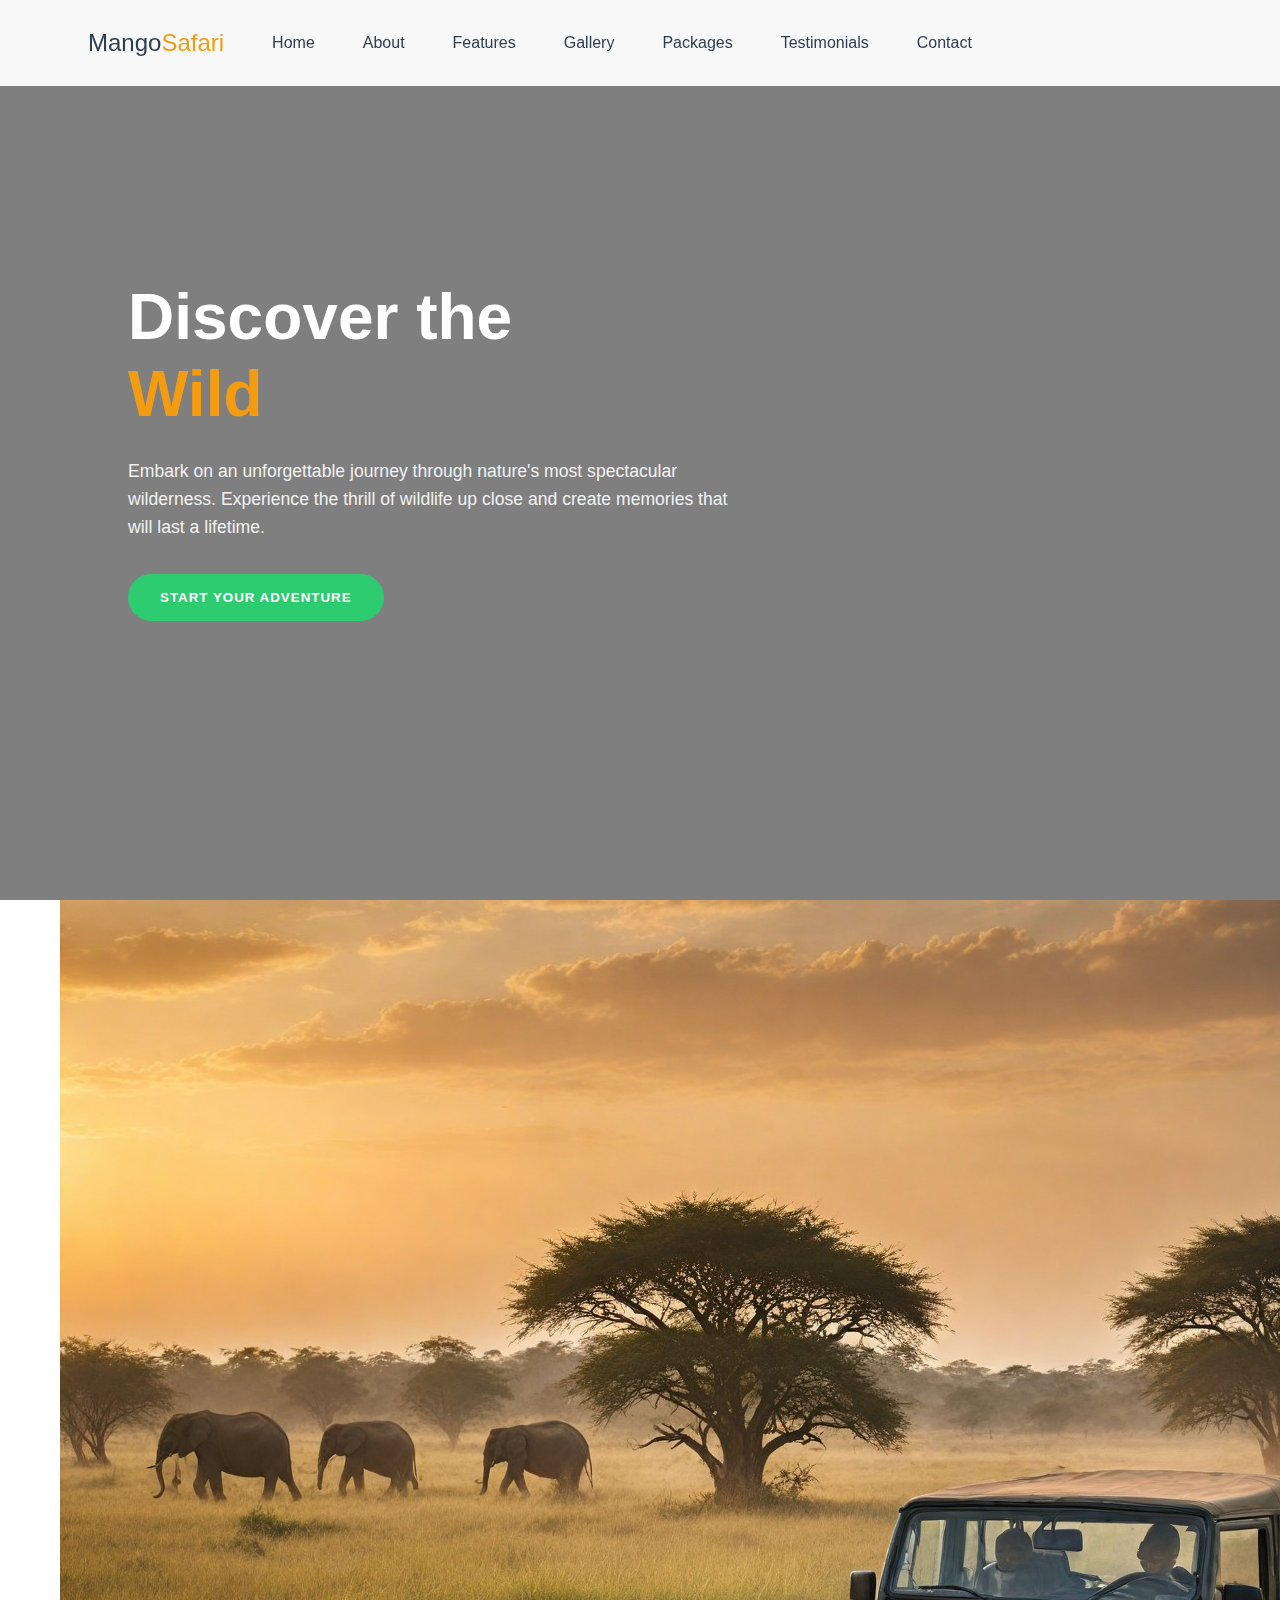
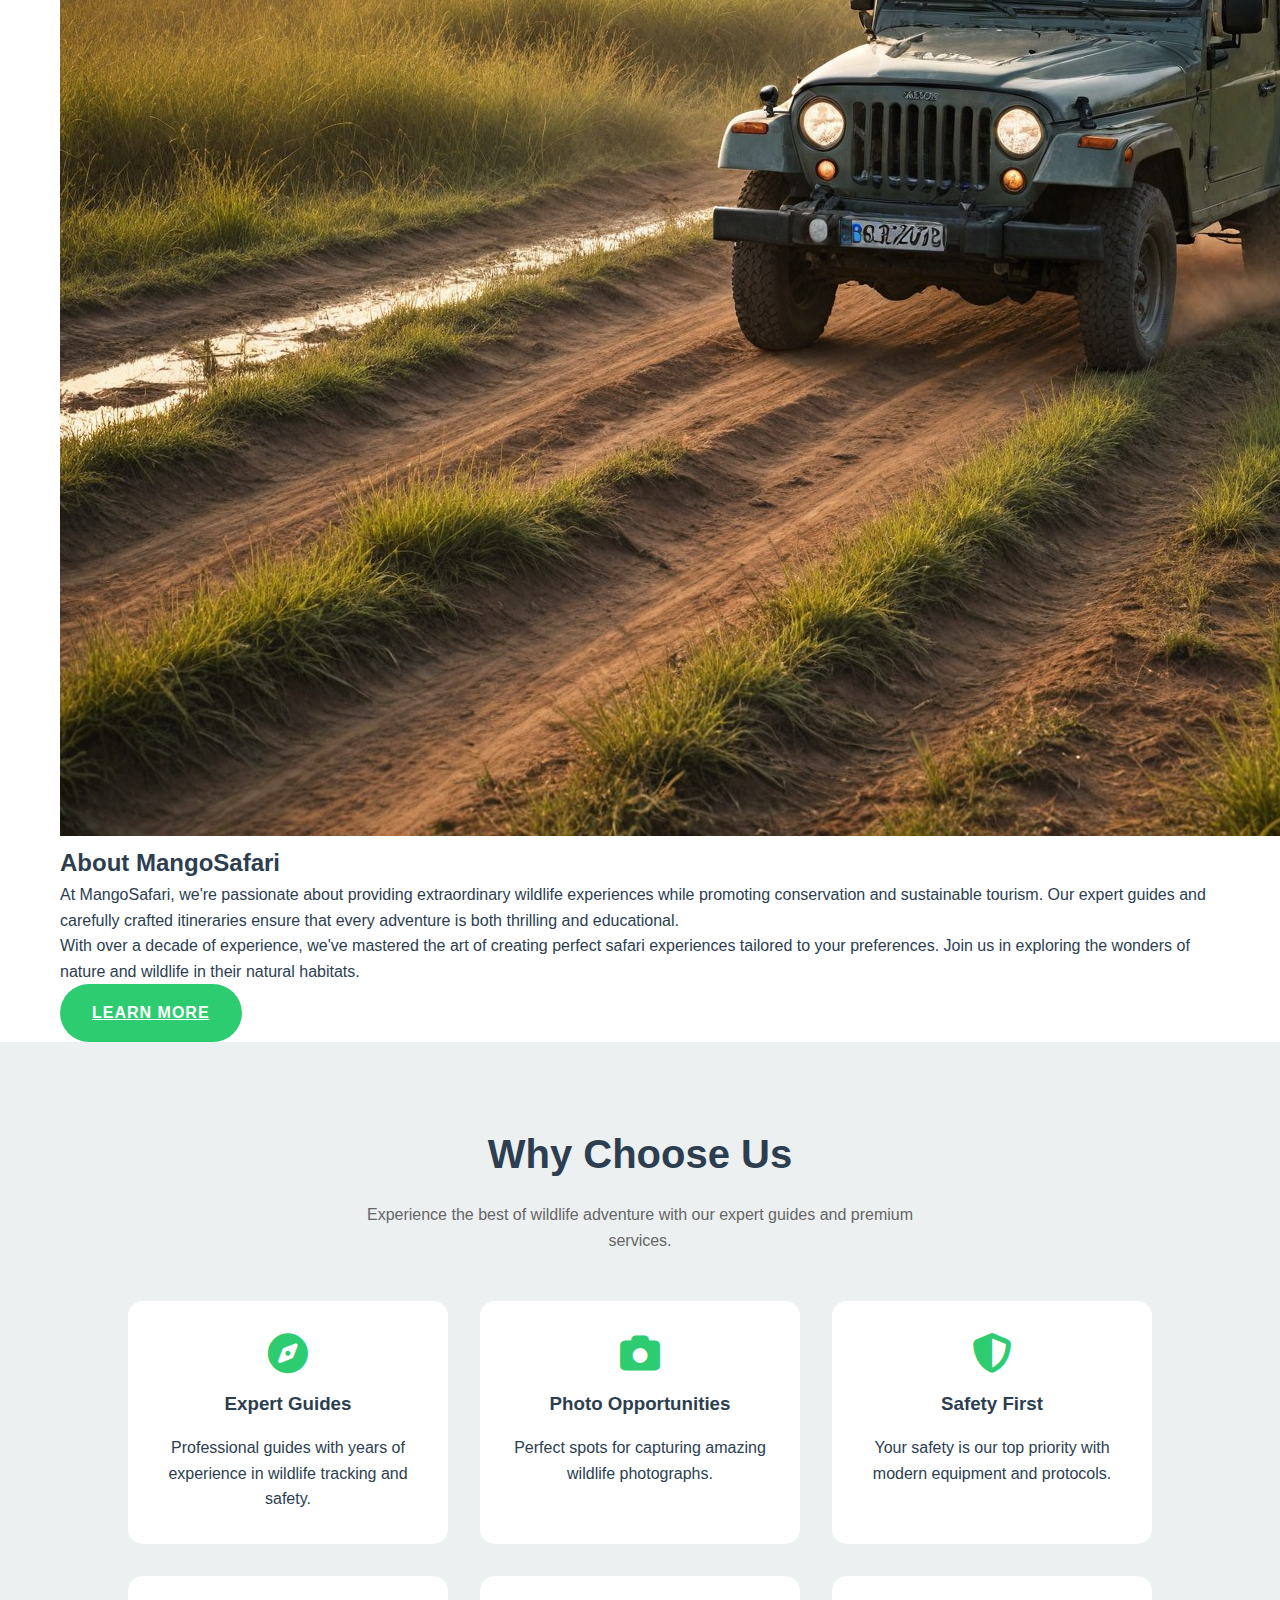
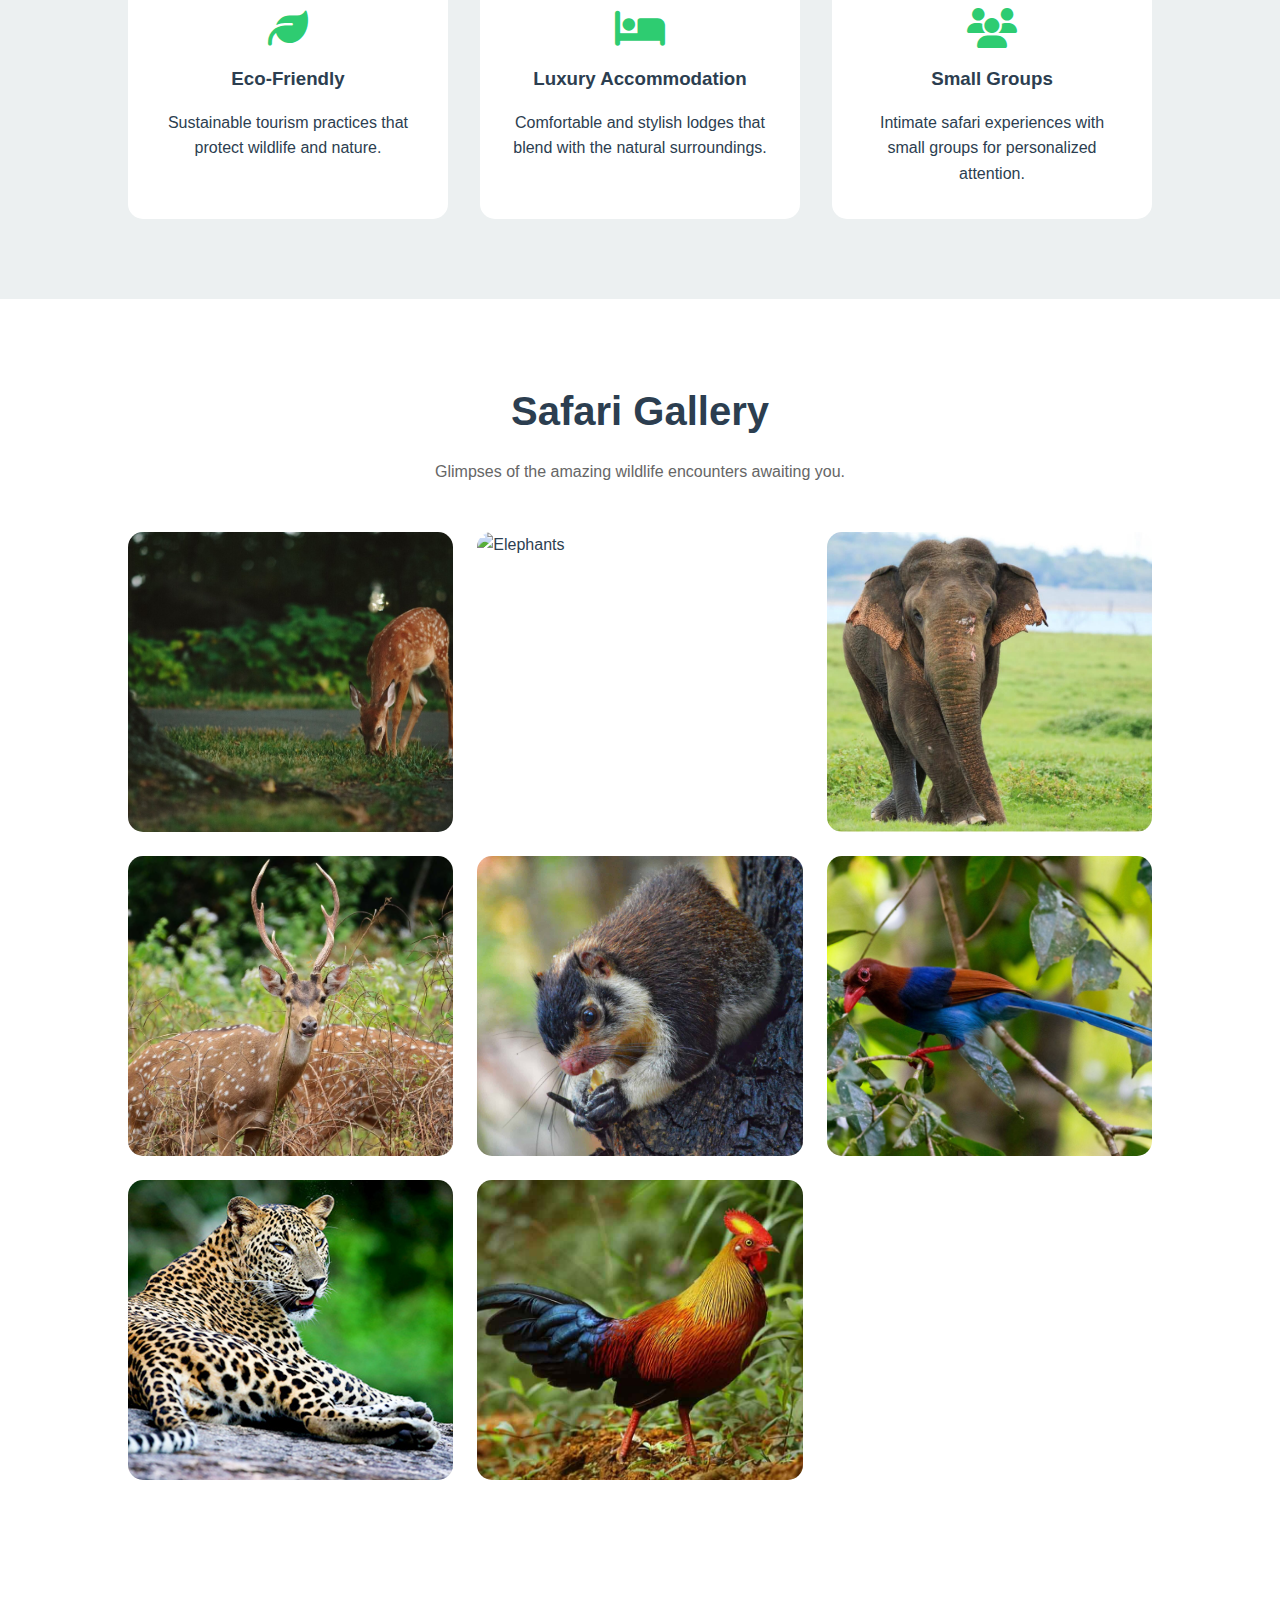
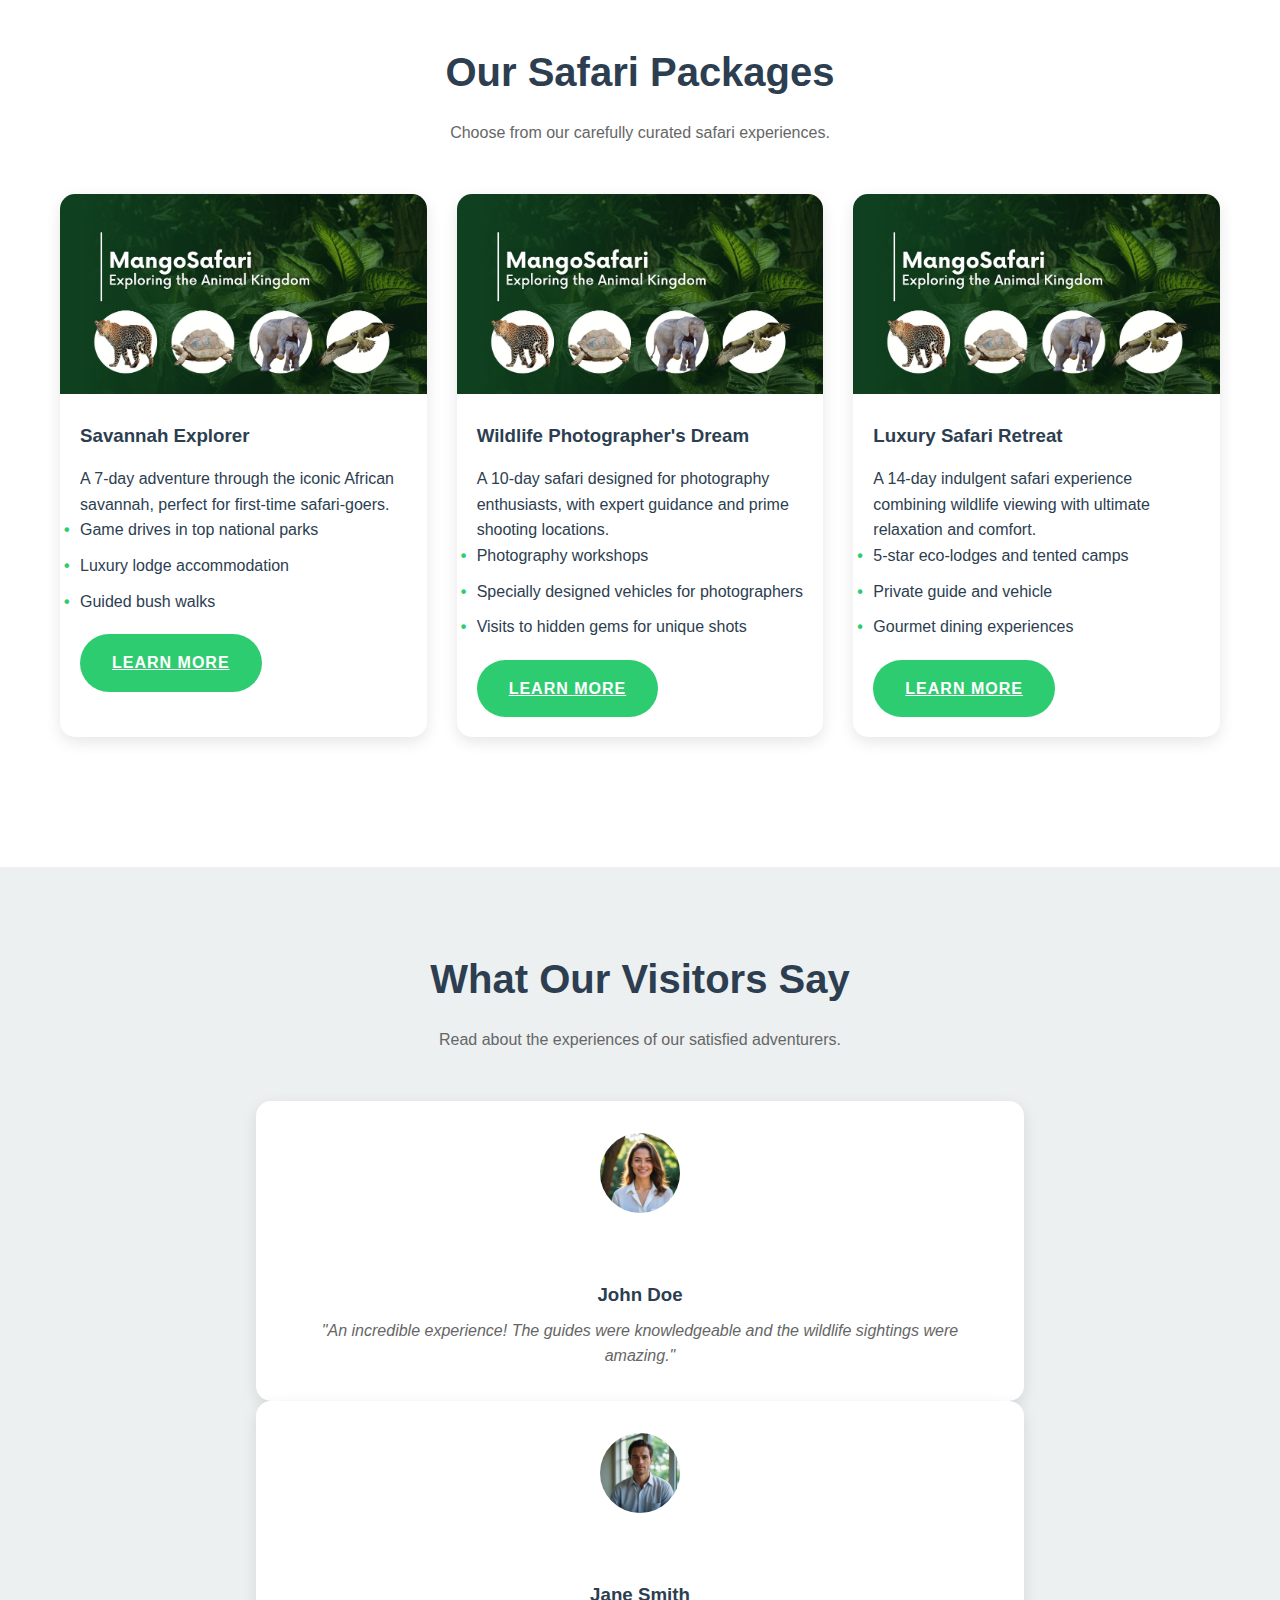
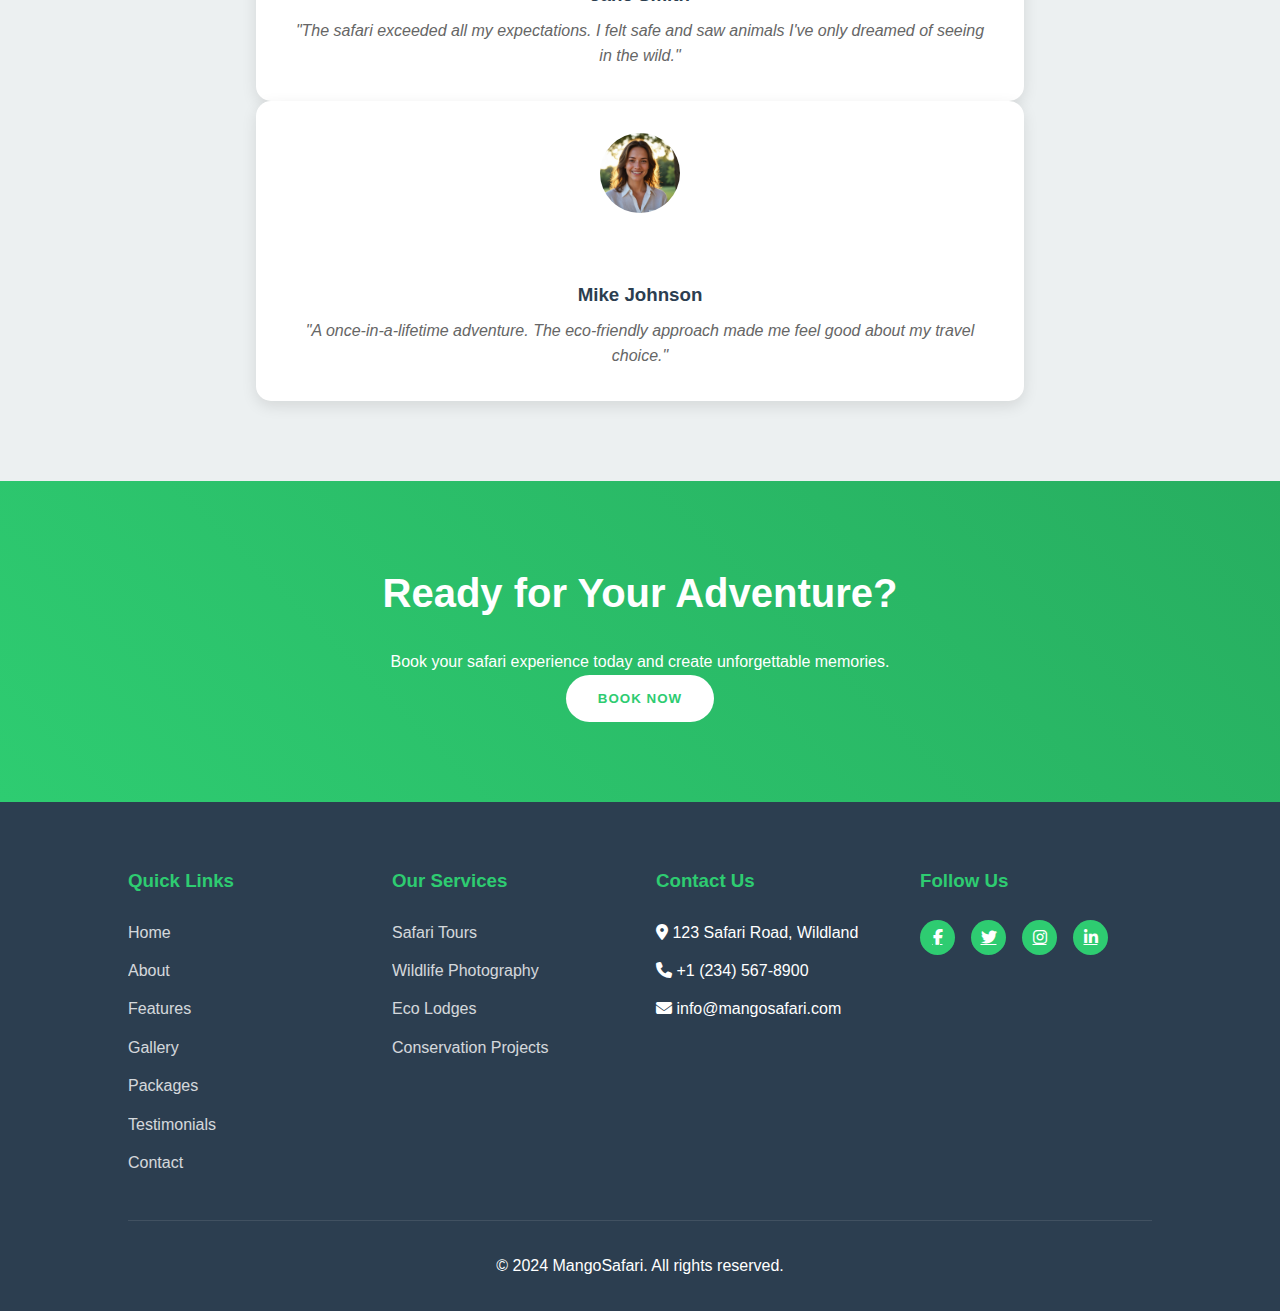
==== commit abc1a6b8: "Update images and links in index.html for improved content and navigation" ====
--- a/index.html
+++ b/index.html
@@ -54,13 +54,13 @@
         <div class="container">
             <div class="about-content">
                 <div class="about-image">
-                    <img src="./images/about-safari.jpg" alt="About MangoSafari">
+                    <img src="./images/jeep_safari.jpeg" alt="About MangoSafari">
                 </div>
                 <div class="about-text">
                     <h2>About MangoSafari</h2>
                     <p>At MangoSafari, we're passionate about providing extraordinary wildlife experiences while promoting conservation and sustainable tourism. Our expert guides and carefully crafted itineraries ensure that every adventure is both thrilling and educational.</p>
                     <p>With over a decade of experience, we've mastered the art of creating perfect safari experiences tailored to your preferences. Join us in exploring the wonders of nature and wildlife in their natural habitats.</p>
-                    <a href="#" class="btn btn-secondary">Learn More</a>
+                    <a href="./feature.html" class="btn btn-secondary">Learn More</a>
                 </div>
             </div>
         </div>
@@ -112,7 +112,7 @@
         </div>
         <div class="gallery-grid">
             <div class="gallery-item">
-                <img src="./images/cassie-lafferty-Y2pH9NuO84w-unsplash.jpg" alt="African Lions">
+                <img src="./images/71.jpg" alt="African Lions">
                 <div class="gallery-overlay">
                     <h3>African Lions</h3>
                     <p>Witness the kings of the jungle in their natural habitat.</p>
@@ -126,28 +126,42 @@
                 </div>
             </div>
             <div class="gallery-item">
-                <img src="./images/71.jpg" alt="Zebras">
+                <img src="./images/73.jpg" alt="Zebras">
                 <div class="gallery-overlay">
                     <h3>Zebras</h3>
                     <p>Watch herds of zebras roaming freely.</p>
                 </div>
             </div>
             <div class="gallery-item">
-                <img src="./images/giraffe.jpg" alt="Giraffes">
+                <img src="./images/74.jpg" alt="Giraffes">
                 <div class="gallery-overlay">
                     <h3>Giraffes</h3>
                     <p>Marvel at these majestic long-necked beauties.</p>
                 </div>
             </div>
             <div class="gallery-item">
-                <img src="./images/rhino.jpg" alt="Rhinoceros">
+                <img src="./images/75.jpg" alt="Rhinoceros">
                 <div class="gallery-overlay">
                     <h3>Rhinoceros</h3>
                     <p>Encounter the powerful and endangered rhinos.</p>
                 </div>
             </div>
             <div class="gallery-item">
-                <img src="./images/cheetah.jpg" alt="Cheetah">
+                <img src="./images/76.jpg" alt="Cheetah">
+                <div class="gallery-overlay">
+                    <h3>Cheetah</h3>
+                    <p>Spot the world's fastest land animal in action.</p>
+                </div>
+            </div>
+            <div class="gallery-item">
+                <img src="./images/77.jpg" alt="Cheetah">
+                <div class="gallery-overlay">
+                    <h3>Cheetah</h3>
+                    <p>Spot the world's fastest land animal in action.</p>
+                </div>
+            </div>
+            <div class="gallery-item">
+                <img src="./images/78.jpg" alt="Cheetah">
                 <div class="gallery-overlay">
                     <h3>Cheetah</h3>
                     <p>Spot the world's fastest land animal in action.</p>
@@ -164,7 +178,7 @@
             </div>
             <div class="package-grid">
                 <div class="package-card">
-                    <img src="./images/savannah-safari.jpg" alt="Savannah Explorer">
+                    <img src="./images/S1.jpg" alt="Savannah Explorer">
                     <div class="package-content">
                         <h3>Savannah Explorer</h3>
                         <p>A 7-day adventure through the iconic African savannah, perfect for first-time safari-goers.</p>
@@ -173,11 +187,11 @@
                             <li>Luxury lodge accommodation</li>
                             <li>Guided bush walks</li>
                         </ul>
-                        <a href="#" class="btn">Learn More</a>
+                        <a href="./package-details.html" class="btn">Learn More</a>
                     </div>
                 </div>
                 <div class="package-card">
-                    <img src="./images/wildlife-photographer.jpg" alt="Wildlife Photographer's Dream">
+                    <img src="./images/S1.jpg" alt="Wildlife Photographer's Dream">
                     <div class="package-content">
                         <h3>Wildlife Photographer's Dream</h3>
                         <p>A 10-day safari designed for photography enthusiasts, with expert guidance and prime shooting locations.</p>
@@ -186,11 +200,11 @@
                             <li>Specially designed vehicles for photographers</li>
                             <li>Visits to hidden gems for unique shots</li>
                         </ul>
-                        <a href="#" class="btn">Learn More</a>
+                        <a href="./package-details.html" class="btn">Learn More</a>
                     </div>
                 </div>
                 <div class="package-card">
-                    <img src="./images/luxury-safari.jpg" alt="Luxury Safari Retreat">
+                    <img src="./images/S1.jpg" alt="Luxury Safari Retreat">
                     <div class="package-content">
                         <h3>Luxury Safari Retreat</h3>
                         <p>A 14-day indulgent safari experience combining wildlife viewing with ultimate relaxation and comfort.</p>
@@ -199,7 +213,7 @@
                             <li>Private guide and vehicle</li>
                             <li>Gourmet dining experiences</li>
                         </ul>
-                        <a href="#" class="btn">Learn More</a>
+                        <a href="./package-details.html" class="btn">Learn More</a>
                     </div>
                 </div>
             </div>
@@ -213,21 +227,21 @@
         </div>
         <div class="testimonial-slider">
             <div class="testimonial-card">
-                <img src="/api/placeholder/80/80" alt="John Doe">
+                <img src="./images/g1.jpeg" alt="John Doe">
                 <div class="testimonial-card-content">
                     <h3>John Doe</h3>
                     <p>"An incredible experience! The guides were knowledgeable and the wildlife sightings were amazing."</p>
                 </div>
             </div>
             <div class="testimonial-card">
-                <img src="/api/placeholder/80/80" alt="Jane Smith">
+                <img src="./images/m1.jpeg" alt="Jane Smith">
                 <div class="testimonial-card-content">
                     <h3>Jane Smith</h3>
                     <p>"The safari exceeded all my expectations. I felt safe and saw animals I've only dreamed of seeing in the wild."</p>
                 </div>
             </div>
             <div class="testimonial-card">
-                <img src="/api/placeholder/80/80" alt="Mike Johnson">
+                <img src="./images/g2.jpeg" alt="Mike Johnson">
                 <div class="testimonial-card-content">
                     <h3>Mike Johnson</h3>
                     <p>"A once-in-a-lifetime adventure. The eco-friendly approach made me feel good about my travel choice."</p>
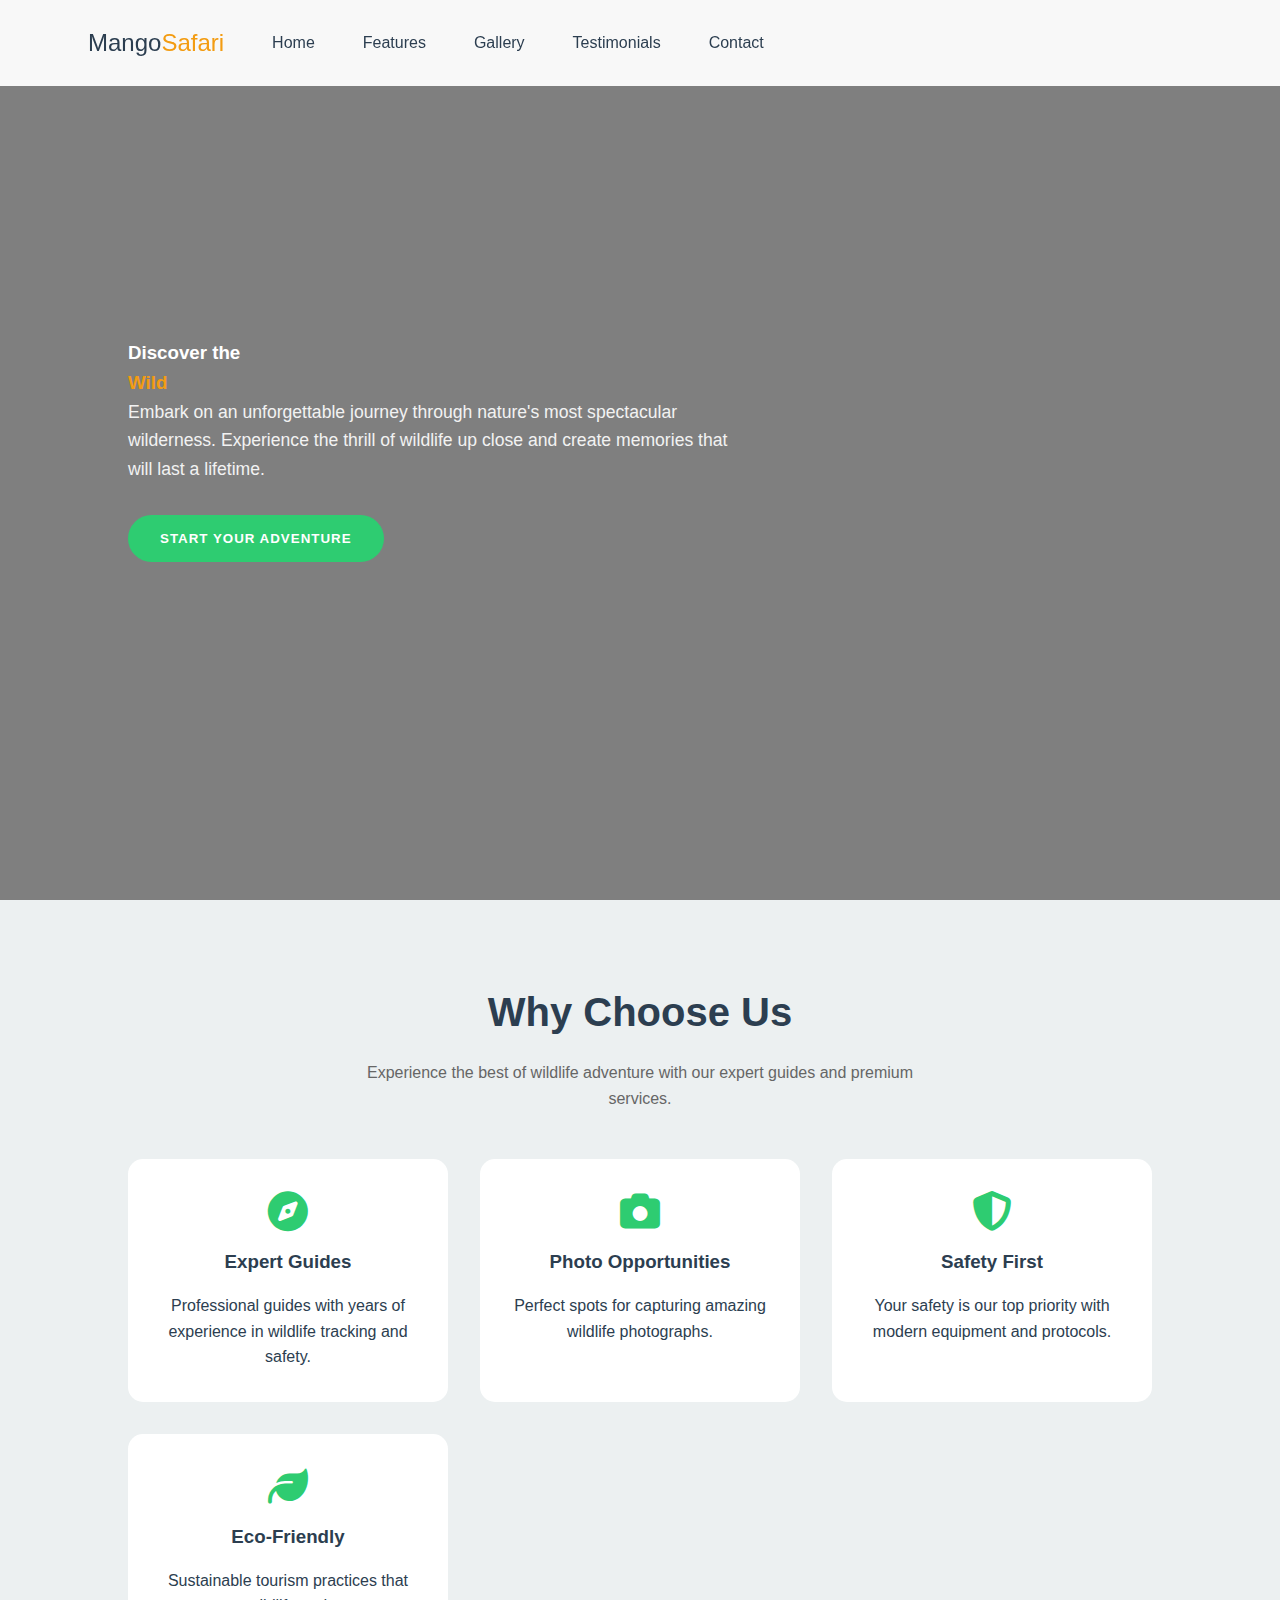
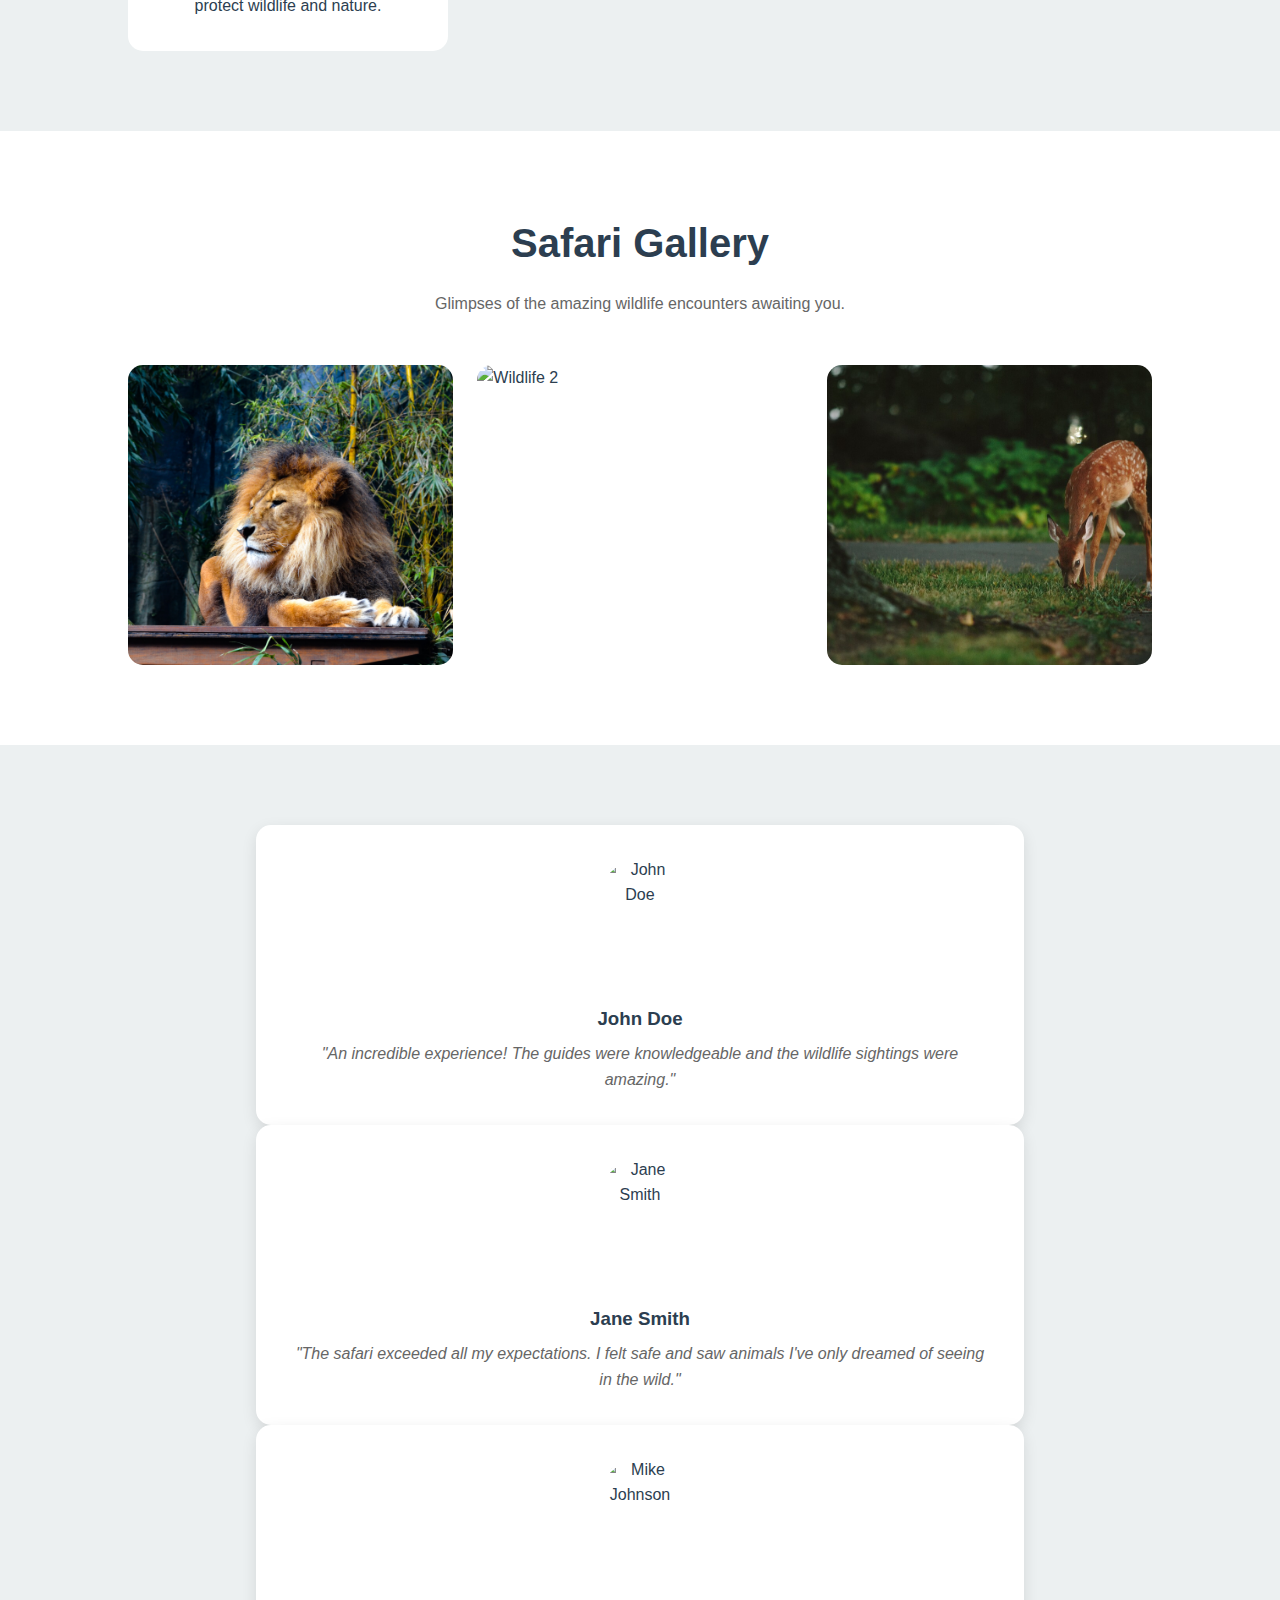
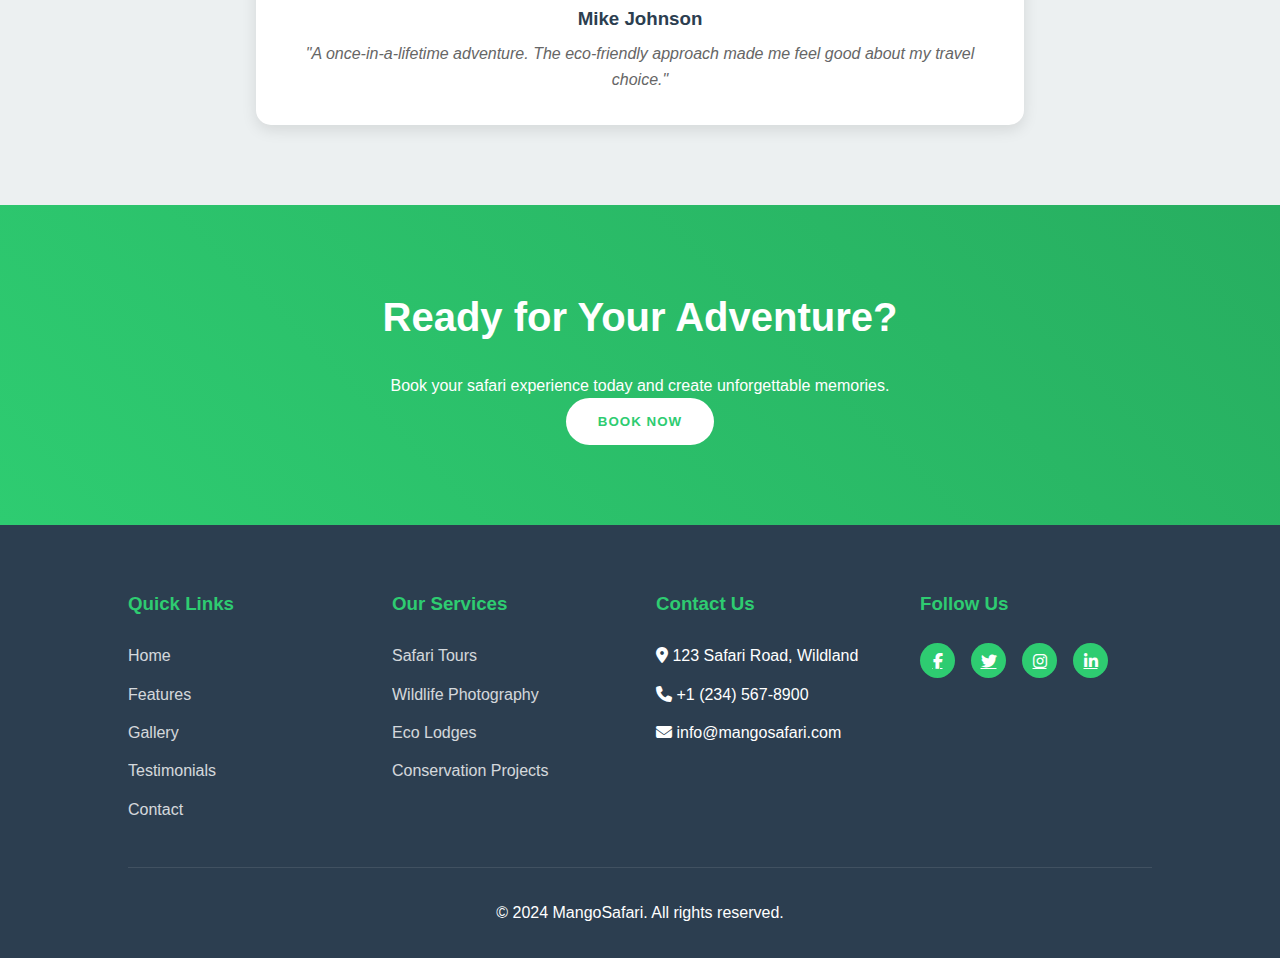
==== commit ef54efd0: "Refactor index.html to modularize CSS by adding separate stylesheet links and removing inline styles" ====
--- a/index.html
+++ b/index.html
@@ -3,69 +3,59 @@
 <head>
     <meta charset="UTF-8">
     <meta name="viewport" content="width=device-width, initial-scale=1.0">
-    <title>MangoSafari - Unforgettable Wildlife Adventures</title>
+    <title>MangoSafari - Wildlife Adventure</title>
     <link rel="stylesheet" href="https://cdnjs.cloudflare.com/ajax/libs/font-awesome/6.1.1/css/all.min.css">
     <link rel="stylesheet" href="https://cdnjs.cloudflare.com/ajax/libs/animate.css/4.1.1/animate.min.css">
     <link rel="stylesheet" href="https://cdnjs.cloudflare.com/ajax/libs/slick-carousel/1.8.1/slick.min.css">
     <link rel="stylesheet" href="https://cdnjs.cloudflare.com/ajax/libs/slick-carousel/1.8.1/slick-theme.min.css">
     <link rel="stylesheet" href="./css/styles.css">
+    <link rel="stylesheet" href="./css/common.css">
+    <link rel="stylesheet" href="./css/navbar.css">
+    <link rel="stylesheet" href="./css/footer.css">
+    <style>
+     
+    </style>
 </head>
 <body>
-    <header class="nav-container" id="m-nav">
-        <nav class="nav">
+    <!-- Navigation -->
+    <div class="nav-container" id="m-nav">
+        <div class="nav">
             <ul>
                 <li><a class="site-name" href="#">Mango<span>Safari</span></a></li>
                 <li><a href="#home">Home</a></li>
-                <li><a href="#about">About</a></li>
                 <li><a href="#features">Features</a></li>
                 <li><a href="#gallery">Gallery</a></li>
-                <li><a href="#packages">Packages</a></li>
                 <li><a href="#testimonials">Testimonials</a></li>
                 <li><a href="#contact">Contact</a></li>
                 <li class="hamburger"><i class="fas fa-bars"></i></li>
             </ul>
-        </nav>
-    </header>
-
+        </div>
+    </div>
+
+    <!-- Mobile Menu -->
     <div class="mobile-menu">
         <i class="fas fa-times close-menu"></i>
         <ul>
             <li><a href="#home">Home</a></li>
-            <li><a href="#about">About</a></li>
             <li><a href="#features">Features</a></li>
             <li><a href="#gallery">Gallery</a></li>
-            <li><a href="#packages">Packages</a></li>
             <li><a href="#testimonials">Testimonials</a></li>
             <li><a href="#contact">Contact</a></li>
         </ul>
     </div>
 
+    <!-- Hero Section -->
     <section id="home" class="home">
         <div class="text">
             <div class="t2 animate__animated animate__fadeInUp">
-                <h1>Discover the <span>Wild</span></h1>
+                <h3>Discover the <span>Wild</span></h3>
                 <p>Embark on an unforgettable journey through nature's most spectacular wilderness. Experience the thrill of wildlife up close and create memories that will last a lifetime.</p>
                 <button class="btn">Start Your Adventure</button>
             </div>
         </div>
     </section>
 
-    <section id="about" class="about-us">
-        <div class="container">
-            <div class="about-content">
-                <div class="about-image">
-                    <img src="./images/jeep_safari.jpeg" alt="About MangoSafari">
-                </div>
-                <div class="about-text">
-                    <h2>About MangoSafari</h2>
-                    <p>At MangoSafari, we're passionate about providing extraordinary wildlife experiences while promoting conservation and sustainable tourism. Our expert guides and carefully crafted itineraries ensure that every adventure is both thrilling and educational.</p>
-                    <p>With over a decade of experience, we've mastered the art of creating perfect safari experiences tailored to your preferences. Join us in exploring the wonders of nature and wildlife in their natural habitats.</p>
-                    <a href="./feature.html" class="btn btn-secondary">Learn More</a>
-                </div>
-            </div>
-        </div>
-    </section>
-
+    <!-- Features Section -->
     <section id="features" class="features">
         <div class="section-title">
             <h2>Why Choose Us</h2>
@@ -92,19 +82,10 @@
                 <h3>Eco-Friendly</h3>
                 <p>Sustainable tourism practices that protect wildlife and nature.</p>
             </div>
-            <div class="feature-card">
-                <i class="fas fa-bed"></i>
-                <h3>Luxury Accommodation</h3>
-                <p>Comfortable and stylish lodges that blend with the natural surroundings.</p>
-            </div>
-            <div class="feature-card">
-                <i class="fas fa-users"></i>
-                <h3>Small Groups</h3>
-                <p>Intimate safari experiences with small groups for personalized attention.</p>
-            </div>
-        </div>
-    </section>
-
+        </div>
+    </section>
+
+    <!-- Gallery Section -->
     <section id="gallery" class="gallery">
         <div class="section-title">
             <h2>Safari Gallery</h2>
@@ -112,136 +93,48 @@
         </div>
         <div class="gallery-grid">
             <div class="gallery-item">
-                <img src="./images/71.jpg" alt="African Lions">
+                <img src="./images/cassie-lafferty-Y2pH9NuO84w-unsplash.jpg" alt="Wildlife 1">
                 <div class="gallery-overlay">
                     <h3>African Lions</h3>
                     <p>Witness the kings of the jungle in their natural habitat.</p>
                 </div>
             </div>
             <div class="gallery-item">
-                <img src="./images/72.jpg" alt="Elephants">
+                <img src="./images/72.jpg" alt="Wildlife 2">
                 <div class="gallery-overlay">
                     <h3>Elephants</h3>
                     <p>Experience the gentle giants up close.</p>
                 </div>
             </div>
             <div class="gallery-item">
-                <img src="./images/73.jpg" alt="Zebras">
+                <img src="./images/71.jpg" alt="Wildlife 3">
                 <div class="gallery-overlay">
                     <h3>Zebras</h3>
                     <p>Watch herds of zebras roaming freely.</p>
                 </div>
             </div>
-            <div class="gallery-item">
-                <img src="./images/74.jpg" alt="Giraffes">
-                <div class="gallery-overlay">
-                    <h3>Giraffes</h3>
-                    <p>Marvel at these majestic long-necked beauties.</p>
-                </div>
-            </div>
-            <div class="gallery-item">
-                <img src="./images/75.jpg" alt="Rhinoceros">
-                <div class="gallery-overlay">
-                    <h3>Rhinoceros</h3>
-                    <p>Encounter the powerful and endangered rhinos.</p>
-                </div>
-            </div>
-            <div class="gallery-item">
-                <img src="./images/76.jpg" alt="Cheetah">
-                <div class="gallery-overlay">
-                    <h3>Cheetah</h3>
-                    <p>Spot the world's fastest land animal in action.</p>
-                </div>
-            </div>
-            <div class="gallery-item">
-                <img src="./images/77.jpg" alt="Cheetah">
-                <div class="gallery-overlay">
-                    <h3>Cheetah</h3>
-                    <p>Spot the world's fastest land animal in action.</p>
-                </div>
-            </div>
-            <div class="gallery-item">
-                <img src="./images/78.jpg" alt="Cheetah">
-                <div class="gallery-overlay">
-                    <h3>Cheetah</h3>
-                    <p>Spot the world's fastest land animal in action.</p>
-                </div>
-            </div>
-        </div>
-    </section>
-
-    <section id="packages" class="safari-packages">
-        <div class="container">
-            <div class="section-title">
-                <h2>Our Safari Packages</h2>
-                <p>Choose from our carefully curated safari experiences.</p>
-            </div>
-            <div class="package-grid">
-                <div class="package-card">
-                    <img src="./images/S1.jpg" alt="Savannah Explorer">
-                    <div class="package-content">
-                        <h3>Savannah Explorer</h3>
-                        <p>A 7-day adventure through the iconic African savannah, perfect for first-time safari-goers.</p>
-                        <ul>
-                            <li>Game drives in top national parks</li>
-                            <li>Luxury lodge accommodation</li>
-                            <li>Guided bush walks</li>
-                        </ul>
-                        <a href="./package-details.html" class="btn">Learn More</a>
-                    </div>
-                </div>
-                <div class="package-card">
-                    <img src="./images/S1.jpg" alt="Wildlife Photographer's Dream">
-                    <div class="package-content">
-                        <h3>Wildlife Photographer's Dream</h3>
-                        <p>A 10-day safari designed for photography enthusiasts, with expert guidance and prime shooting locations.</p>
-                        <ul>
-                            <li>Photography workshops</li>
-                            <li>Specially designed vehicles for photographers</li>
-                            <li>Visits to hidden gems for unique shots</li>
-                        </ul>
-                        <a href="./package-details.html" class="btn">Learn More</a>
-                    </div>
-                </div>
-                <div class="package-card">
-                    <img src="./images/S1.jpg" alt="Luxury Safari Retreat">
-                    <div class="package-content">
-                        <h3>Luxury Safari Retreat</h3>
-                        <p>A 14-day indulgent safari experience combining wildlife viewing with ultimate relaxation and comfort.</p>
-                        <ul>
-                            <li>5-star eco-lodges and tented camps</li>
-                            <li>Private guide and vehicle</li>
-                            <li>Gourmet dining experiences</li>
-                        </ul>
-                        <a href="./package-details.html" class="btn">Learn More</a>
-                    </div>
-                </div>
-            </div>
-        </div>
-    </section>
-
+        </div>
+    </section>
+
+    <!-- Testimonials Section -->
     <section id="testimonials" class="testimonials">
-        <div class="section-title">
-            <h2>What Our Visitors Say</h2>
-            <p>Read about the experiences of our satisfied adventurers.</p>
-        </div>
         <div class="testimonial-slider">
             <div class="testimonial-card">
-                <img src="./images/g1.jpeg" alt="John Doe">
+                <img src="/api/placeholder/80/80" alt="John Doe">
                 <div class="testimonial-card-content">
                     <h3>John Doe</h3>
                     <p>"An incredible experience! The guides were knowledgeable and the wildlife sightings were amazing."</p>
                 </div>
             </div>
             <div class="testimonial-card">
-                <img src="./images/m1.jpeg" alt="Jane Smith">
+                <img src="/api/placeholder/80/80" alt="Jane Smith">
                 <div class="testimonial-card-content">
                     <h3>Jane Smith</h3>
                     <p>"The safari exceeded all my expectations. I felt safe and saw animals I've only dreamed of seeing in the wild."</p>
                 </div>
             </div>
             <div class="testimonial-card">
-                <img src="./images/g2.jpeg" alt="Mike Johnson">
+                <img src="/api/placeholder/80/80" alt="Mike Johnson">
                 <div class="testimonial-card-content">
                     <h3>Mike Johnson</h3>
                     <p>"A once-in-a-lifetime adventure. The eco-friendly approach made me feel good about my travel choice."</p>
@@ -250,22 +143,22 @@
         </div>
     </section>
 
+    <!-- Call to Action -->
     <section class="cta">
         <h2>Ready for Your Adventure?</h2>
         <p>Book your safari experience today and create unforgettable memories.</p>
         <button class="btn">Book Now</button>
     </section>
 
+    <!-- Footer -->
     <footer class="footer">
         <div class="footer-grid">
             <div class="footer-col">
                 <h3>Quick Links</h3>
                 <ul>
                     <li><a href="#home">Home</a></li>
-                    <li><a href="#about">About</a></li>
                     <li><a href="#features">Features</a></li>
                     <li><a href="#gallery">Gallery</a></li>
-                    <li><a href="#packages">Packages</a></li>
                     <li><a href="#testimonials">Testimonials</a></li>
                     <li><a href="#contact">Contact</a></li>
                 </ul>
@@ -302,8 +195,45 @@
         </div>
     </footer>
 
+    <!-- Scripts -->
     <script src="https://cdnjs.cloudflare.com/ajax/libs/jquery/3.6.0/jquery.min.js"></script>
     <script src="https://cdnjs.cloudflare.com/ajax/libs/slick-carousel/1.8.1/slick.min.js"></script>
-    <script src="./js/script.js"></script>
+    <script>
+        // Mobile Menu Toggle
+        const hamburger = document.querySelector('.hamburger');
+        const mobileMenu = document.querySelector('.mobile-menu');
+        const closeMenu = document.querySelector('.close-menu');
+
+        hamburger.addEventListener('click', () => {
+            mobileMenu.classList.add('active');
+        });
+
+        closeMenu.addEventListener('click', () => {
+            mobileMenu.classList.remove('active');
+        });
+
+        // Testimonial Carousel
+        $('.testimonial-slider').slick({
+    dots: true,
+    infinite: true,
+    speed: 300,
+    slidesToShow: 1,
+    adaptiveHeight: false, // Change this to false
+    autoplay: true,
+    autoplaySpeed: 5000
+});
+
+        // Navbar scroll effect
+        window.addEventListener('scroll', function() {
+            const nav = document.querySelector('.nav-container');
+            if (window.scrollY > 50) {
+                nav.style.background = 'rgba(255, 255, 255, 0.95)';
+                nav.style.boxShadow = '0 2px 10px rgba(0, 0, 0, 0.1)';
+            } else {
+                nav.style.background = 'transparent';
+                nav.style.boxShadow = 'none';
+            }
+        });
+    </script>
 </body>
 </html>--- a/css/styles.css
+++ b/css/styles.css
@@ -152,6 +152,47 @@
     box-shadow: 0 5px 15px rgba(46, 204, 113, 0.3);
 }
 
+
+/* About Section */
+.about-us {
+    padding: 80px 0;
+    /* background: var(--light); */
+    margin-bottom: 50px;
+ 
+}
+
+.about-content {
+    display: flex;
+    align-items: center;
+    gap: 40px;
+}
+
+.about-image {
+    flex: 1;
+}
+
+.about-image img {
+    width: 100%;
+    /* border-radius: 15px; */
+}
+
+.about-text {
+    flex: 1;
+  
+}
+
+.about-text h2 {
+    font-size: 2.5rem;
+    margin-bottom: 20px;
+    color: var(--dark);
+    
+}
+
+.about-text p {
+    margin-bottom: 20px;
+}
+
+
 /* Features Section */
 .features {
     padding: 5rem 10%;
@@ -270,6 +311,9 @@
     overflow: hidden;
     box-shadow: 0 5px 15px rgba(0, 0, 0, 0.1);
     transition: all 0.3s ease;
+    display: flex;
+    flex-direction: column;
+    height: 100%;
 }
 
 .package-card:hover {
@@ -285,16 +329,24 @@
 
 .package-content {
     padding: 20px;
+    flex-grow: 1;
+    display: flex;
+    flex-direction: column;
 }
 
 .package-content h3 {
     margin-bottom: 15px;
     color: var(--dark);
+}
+
+.package-content p {
+    margin-bottom: 15px;
 }
 
 .package-content ul {
     list-style-type: none;
     margin-bottom: 20px;
+    flex-grow: 1;
 }
 
 .package-content ul li {
@@ -310,12 +362,17 @@
     margin-left: -1em;
 }
 
+.package-content .btn {
+    align-self: flex-start;
+    margin-top: auto;
+}
 
 
 /* Testimonials */
 .testimonials {
     padding: 5rem 10%;
     background: var(--light);
+    background-size: cover;
 }
 
 .testimonial-slider {
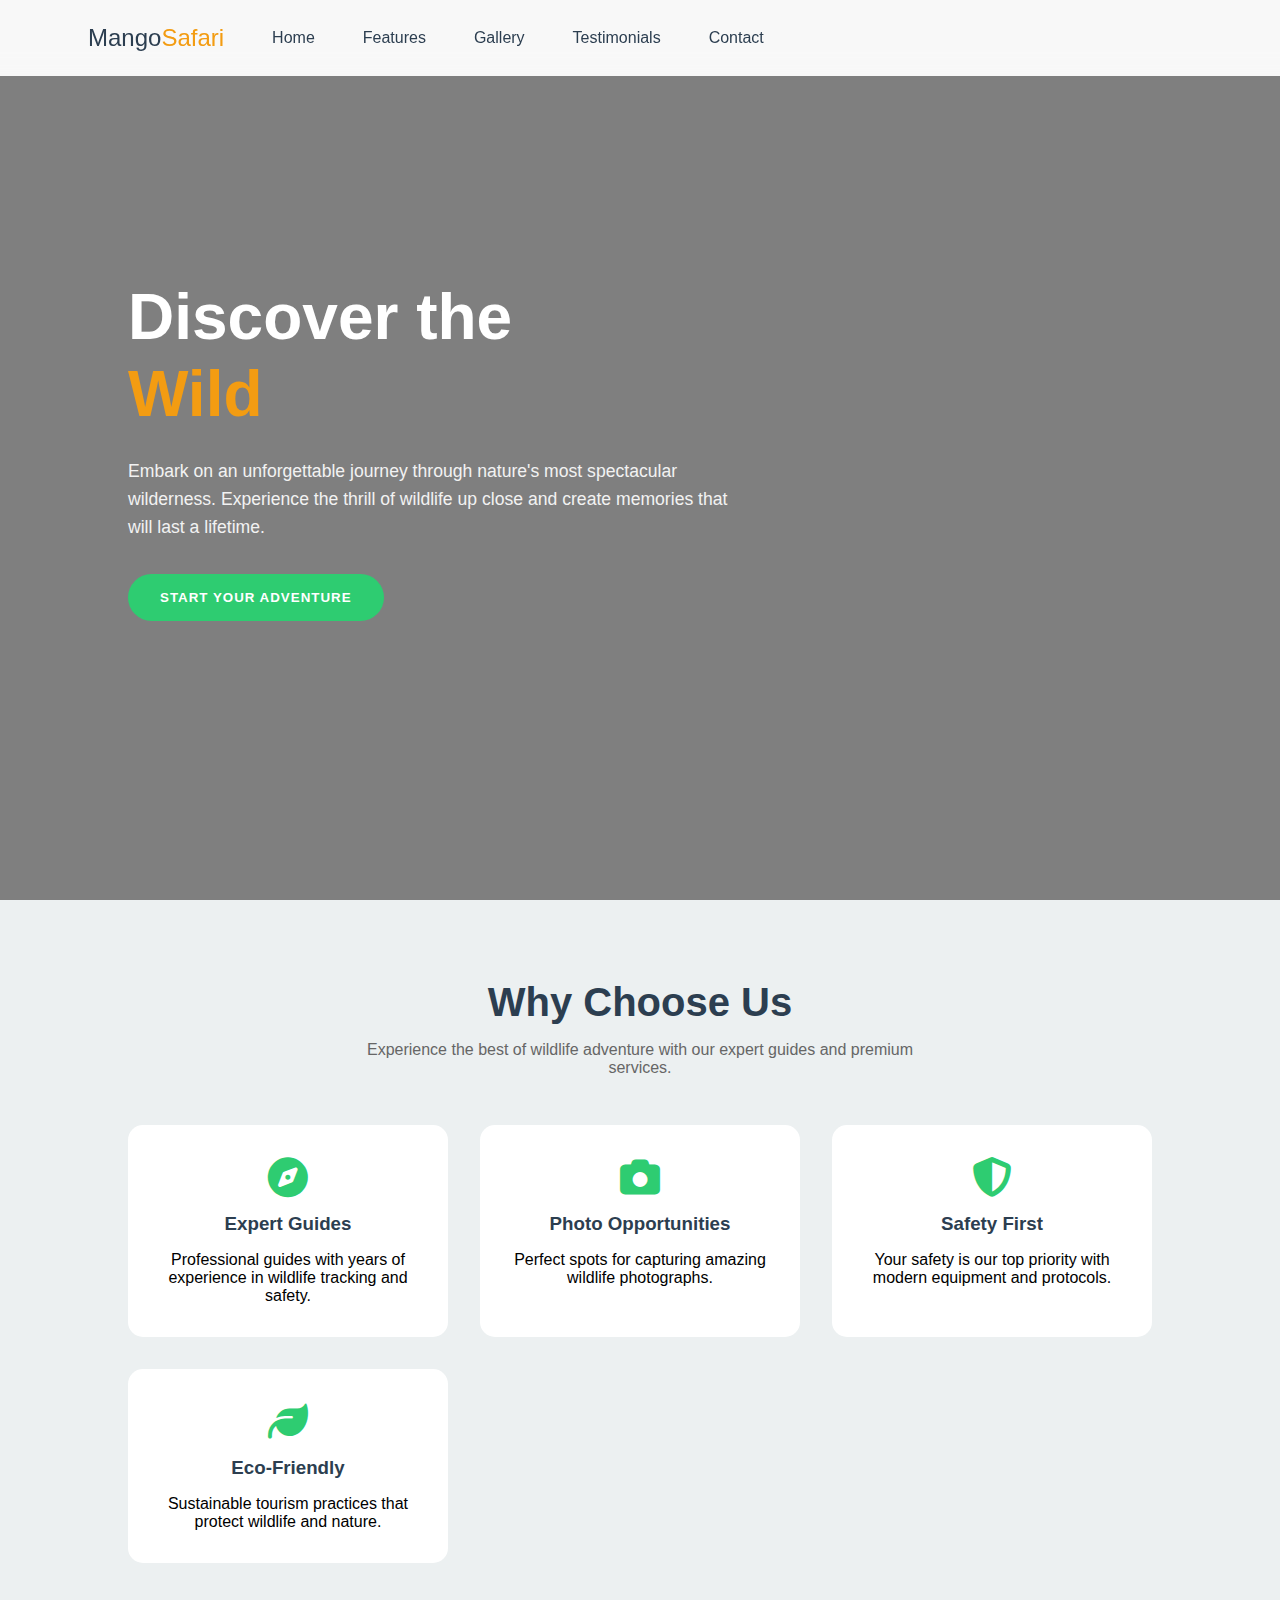
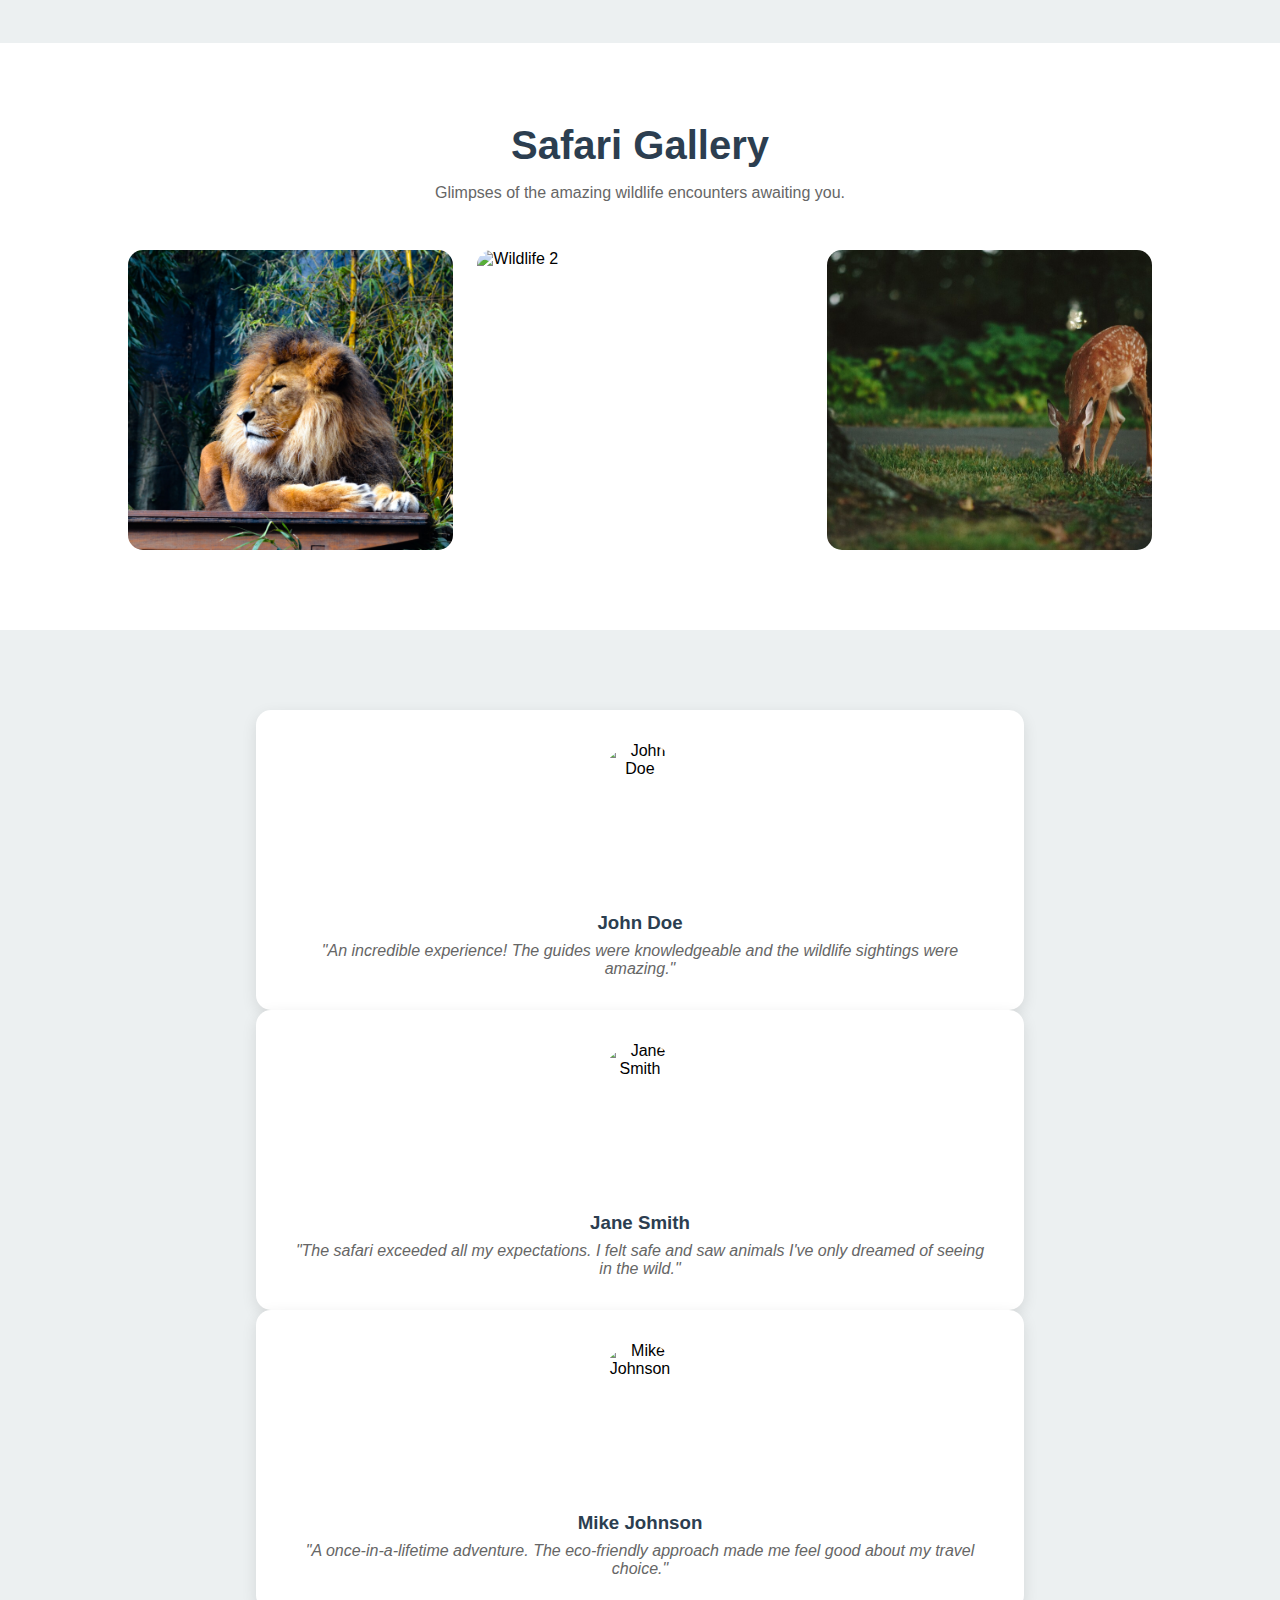
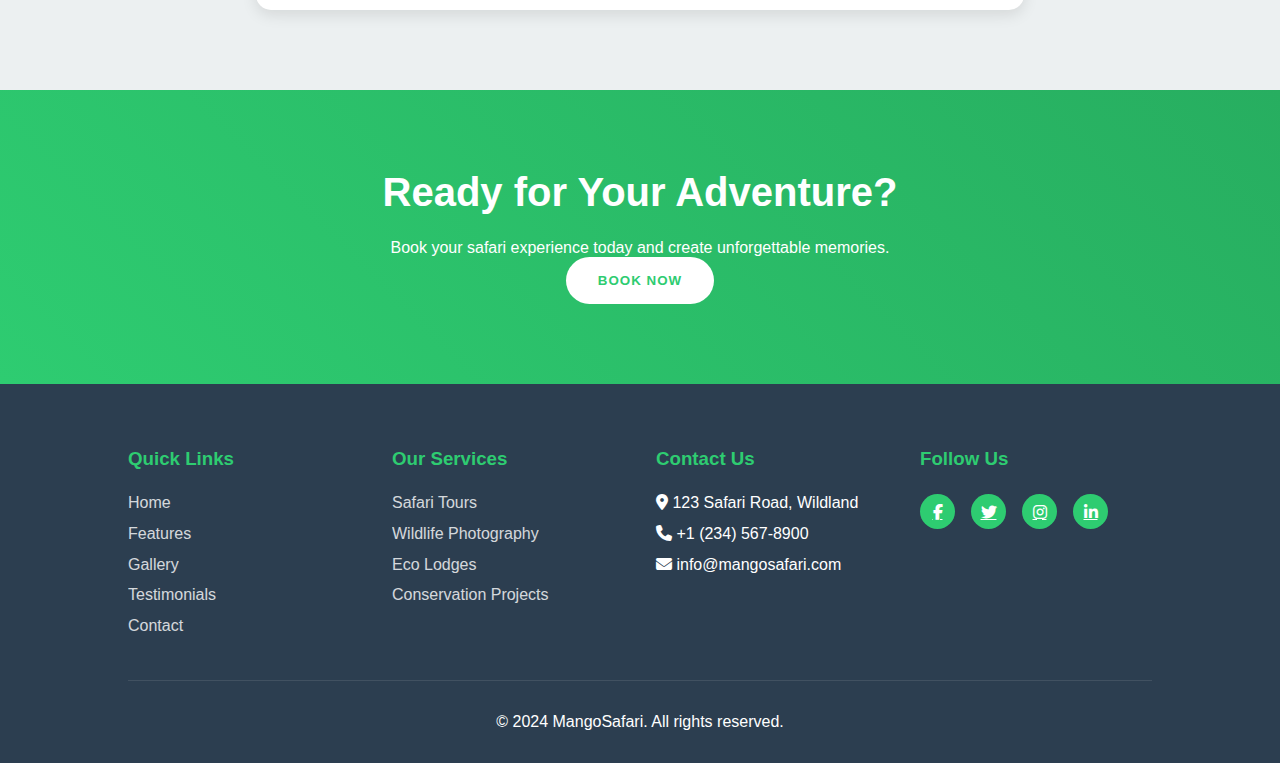
==== commit 86b4f0b6: "Refactor index.html to remove inline scripts and link to external styles.js for improved maintainabi" ====
--- a/index.html
+++ b/index.html
@@ -198,42 +198,6 @@
     <!-- Scripts -->
     <script src="https://cdnjs.cloudflare.com/ajax/libs/jquery/3.6.0/jquery.min.js"></script>
     <script src="https://cdnjs.cloudflare.com/ajax/libs/slick-carousel/1.8.1/slick.min.js"></script>
-    <script>
-        // Mobile Menu Toggle
-        const hamburger = document.querySelector('.hamburger');
-        const mobileMenu = document.querySelector('.mobile-menu');
-        const closeMenu = document.querySelector('.close-menu');
-
-        hamburger.addEventListener('click', () => {
-            mobileMenu.classList.add('active');
-        });
-
-        closeMenu.addEventListener('click', () => {
-            mobileMenu.classList.remove('active');
-        });
-
-        // Testimonial Carousel
-        $('.testimonial-slider').slick({
-    dots: true,
-    infinite: true,
-    speed: 300,
-    slidesToShow: 1,
-    adaptiveHeight: false, // Change this to false
-    autoplay: true,
-    autoplaySpeed: 5000
-});
-
-        // Navbar scroll effect
-        window.addEventListener('scroll', function() {
-            const nav = document.querySelector('.nav-container');
-            if (window.scrollY > 50) {
-                nav.style.background = 'rgba(255, 255, 255, 0.95)';
-                nav.style.boxShadow = '0 2px 10px rgba(0, 0, 0, 0.1)';
-            } else {
-                nav.style.background = 'transparent';
-                nav.style.boxShadow = 'none';
-            }
-        });
-    </script>
+   <script src="./js/styles.js"></script>
 </body>
 </html>--- a/css/styles.css
+++ b/css/styles.css
@@ -1,101 +1,5 @@
-:root {
-    --primary: #2ecc71;
-    --secondary: #27ae60;
-    --accent: #f39c12;
-    --dark: #2c3e50;
-    --light: #ecf0f1;
-    --white: #ffffff;
-}
-
-* {
-    margin: 0;
-    padding: 0;
-    box-sizing: border-box;
-    font-family: 'Segoe UI', sans-serif;
-}
-
-html {
-    scroll-behavior: smooth;
-}
-
-body {
-    line-height: 1.6;
-    color: var(--dark);
-}
-
-.container {
-    max-width: 1200px;
-    margin: 0 auto;
-    padding: 0 20px;
-}
-
-/* Navbar Styles */
-.nav-container {
-    position: fixed;
-    width: 100%;
-    z-index: 1000;
-    transition: all 0.4s ease;
-    background: rgba(255, 255, 255, 0.95);
-    backdrop-filter: blur(10px);
-}
-
-.nav ul {
-    display: flex;
-    list-style: none;
-    padding: 1.5rem 5%;
-    align-items: center;
-    margin: 0;
-}
-
-.nav ul li {
-    margin: 0 1.5rem;
-}
-
-.site-name {
-    font-size: 1.5rem;
-    font-weight: bold;
-    color: var(--primary);
-    text-decoration: none;
-}
-
-.site-name span {
-    color: var(--accent);
-}
-
-.nav a {
-    text-decoration: none;
-    color: var(--dark);
-    font-weight: 500;
-    position: relative;
-    padding: 5px 0;
-    transition: color 0.3s ease;
-}
-
-.nav a::after {
-    content: '';
-    position: absolute;
-    bottom: 0;
-    left: 0;
-    width: 0;
-    height: 2px;
-    background: var(--primary);
-    transition: width 0.3s ease;
-}
-
-.nav a:hover {
-    color: var(--primary);
-}
-
-.nav a:hover::after {
-    width: 100%;
-}
-
-.hamburger {
-    display: none;
-    cursor: pointer;
-    font-size: 1.5rem;
-    color: var(--primary);
-}
+
+
 
 /* Hero Section */
 .home {
@@ -114,7 +18,7 @@
     animation: fadeInUp 1s ease;
 }
 
-.t2 h1 {
+.t2 h3 {
     font-size: 4rem;
     margin-bottom: 1.5rem;
     line-height: 1.2;
@@ -152,47 +56,6 @@
     box-shadow: 0 5px 15px rgba(46, 204, 113, 0.3);
 }
 
-
-/* About Section */
-.about-us {
-    padding: 80px 0;
-    /* background: var(--light); */
-    margin-bottom: 50px;
- 
-}
-
-.about-content {
-    display: flex;
-    align-items: center;
-    gap: 40px;
-}
-
-.about-image {
-    flex: 1;
-}
-
-.about-image img {
-    width: 100%;
-    /* border-radius: 15px; */
-}
-
-.about-text {
-    flex: 1;
-  
-}
-
-.about-text h2 {
-    font-size: 2.5rem;
-    margin-bottom: 20px;
-    color: var(--dark);
-    
-}
-
-.about-text p {
-    margin-bottom: 20px;
-}
-
-
 /* Features Section */
 .features {
     padding: 5rem 10%;
@@ -292,87 +155,10 @@
     bottom: 0;
 }
 
-
-/* Safari Packages Section */
-.safari-packages {
-    padding: 80px 0;
-    margin-bottom: 50px;
-}
-
-.package-grid {
-    display: grid;
-    grid-template-columns: repeat(auto-fit, minmax(300px, 1fr));
-    gap: 30px;
-}
-
-.package-card {
-    background: var(--white);
-    border-radius: 15px;
-    overflow: hidden;
-    box-shadow: 0 5px 15px rgba(0, 0, 0, 0.1);
-    transition: all 0.3s ease;
-    display: flex;
-    flex-direction: column;
-    height: 100%;
-}
-
-.package-card:hover {
-    transform: translateY(-10px);
-    box-shadow: 0 10px 20px rgba(0, 0, 0, 0.1);
-}
-
-.package-card img {
-    width: 100%;
-    height: 200px;
-    object-fit: cover;
-}
-
-.package-content {
-    padding: 20px;
-    flex-grow: 1;
-    display: flex;
-    flex-direction: column;
-}
-
-.package-content h3 {
-    margin-bottom: 15px;
-    color: var(--dark);
-}
-
-.package-content p {
-    margin-bottom: 15px;
-}
-
-.package-content ul {
-    list-style-type: none;
-    margin-bottom: 20px;
-    flex-grow: 1;
-}
-
-.package-content ul li {
-    margin-bottom: 10px;
-}
-
-.package-content ul li::before {
-    content: "\2022";
-    color: var(--primary);
-    font-weight: bold;
-    display: inline-block;
-    width: 1em;
-    margin-left: -1em;
-}
-
-.package-content .btn {
-    align-self: flex-start;
-    margin-top: auto;
-}
-
-
 /* Testimonials */
 .testimonials {
     padding: 5rem 10%;
     background: var(--light);
-    background-size: cover;
 }
 
 .testimonial-slider {
@@ -387,10 +173,6 @@
     border-radius: 15px;
     box-shadow: 0 5px 15px rgba(0, 0, 0, 0.1);
     margin: 0 1rem;
-    height: 300px;
-    display: flex;
-    flex-direction: column;
-    justify-content: space-between;
 }
 
 .testimonial-card img {
@@ -410,12 +192,24 @@
     color: #666;
 }
 
+.testimonial-card {
+background: var(--white);
+padding: 2rem;
+border-radius: 15px;
+box-shadow: 0 5px 15px rgba(0, 0, 0, 0.1);
+margin: 0 1rem;
+height: 300px; /* Set a fixed height */
+display: flex;
+flex-direction: column;
+justify-content: space-between;
+}
+
 .testimonial-card-content {
-    overflow: hidden;
-    text-overflow: ellipsis;
-    display: -webkit-box;
-    -webkit-line-clamp: 4;
-    -webkit-box-orient: vertical;
+overflow: hidden;
+text-overflow: ellipsis;
+display: -webkit-box;
+-webkit-line-clamp: 4; /* Limit to 4 lines */
+-webkit-box-orient: vertical;
 }
 
 /* Call to Action */
@@ -441,71 +235,7 @@
     color: var(--white);
 }
 
-/* Footer */
-.footer {
-    background: var(--dark);
-    color: var(--white);
-    padding: 4rem 10% 2rem;
-}
-
-.footer-grid {
-    display: grid;
-    grid-template-columns: repeat(auto-fit, minmax(200px, 1fr));
-    gap: 2rem;
-}
-
-.footer-col h3 {
-    color: var(--primary);
-    margin-bottom: 1.5rem;
-}
-
-.footer-col ul {
-    list-style: none;
-}
-
-.footer-col ul li {
-    margin-bottom: 0.8rem;
-}
-
-.footer-col ul li a {
-    color: var(--white);
-    text-decoration: none;
-    opacity: 0.8;
-    transition: opacity 0.3s ease;
-}
-
-.footer-col ul li a:hover {
-    opacity: 1;
-}
-
-.social-links {
-    display: flex;
-    gap: 1rem;
-    margin-top: 1rem;
-}
-
-.social-links a {
-    width: 35px;
-    height: 35px;
-    border-radius: 50%;
-    background: var(--primary);
-    display: flex;
-    align-items: center;
-    justify-content: center;
-    color: var(--white);
-    transition: transform 0.3s ease;
-}
-
-.social-links a:hover {
-    transform: translateY(-3px);
-}
-
-.copyright {
-    text-align: center;
-    margin-top: 2rem;
-    padding-top: 2rem;
-    border-top: 1px solid rgba(255, 255, 255, 0.1);
-}
+
 
 /* Animations */
 @keyframes fadeInUp {
@@ -516,6 +246,33 @@
     to {
         opacity: 1;
         transform: translateY(0);
+    }
+}
+
+/* Responsive Design */
+@media (max-width: 768px) {
+    .nav ul li:not(:first-child):not(:last-child) {
+        display: none;
+    }
+
+    .hamburger {
+        display: block;
+    }
+
+    .nav ul {
+        justify-content: space-between;
+    }
+
+    .t2 h3 {
+        font-size: 2.5rem;
+    }
+
+    .features-grid {
+        grid-template-columns: 1fr;
+    }
+
+    .footer-grid {
+        grid-template-columns: 1fr;
     }
 }
 
@@ -556,35 +313,4 @@
     right: 1rem;
     font-size: 1.5rem;
     cursor: pointer;
-}
-
-/* Responsive Design */
-@media (max-width: 768px) {
-    .nav ul li:not(:first-child):not(:last-child) {
-        display: none;
-    }
-
-    .hamburger {
-        display: block;
-    }
-
-    .nav ul {
-        justify-content: space-between;
-    }
-
-    .t2 h1 {
-        font-size: 2.5rem;
-    }
-
-    .features-grid {
-        grid-template-columns: 1fr;
-    }
-
-    .gallery-grid {
-        grid-template-columns: 1fr;
-    }
-
-    .footer-grid {
-        grid-template-columns: 1fr;
-    }
 }--- a/css/common.css
+++ b/css/common.css
@@ -0,0 +1,19 @@
+:root {
+    --primary: #2ecc71;
+    --secondary: #27ae60;
+    --accent: #f39c12;
+    --dark: #2c3e50;
+    --light: #ecf0f1;
+    --white: #ffffff;
+}
+
+* {
+    margin: 0;
+    padding: 0;
+    box-sizing: border-box;
+    font-family: 'Segoe UI', sans-serif;
+}
+
+html {
+    scroll-behavior: smooth;
+}
--- a/css/navbar.css
+++ b/css/navbar.css
@@ -0,0 +1,61 @@
+/* Navbar Styles */
+.nav-container {
+    position: fixed;
+    width: 100%;
+    z-index: 1000;
+    transition: all 0.4s ease;
+    background: rgba(255, 255, 255, 0.95);
+    backdrop-filter: blur(10px);
+}
+
+.nav ul {
+    display: flex;
+    list-style: none;
+    padding: 1.5rem 5%;
+    align-items: center;
+    margin: 0;
+}
+
+.nav ul li {
+    margin: 0 1.5rem;
+}
+
+.site-name {
+    font-size: 1.5rem;
+    font-weight: bold;
+    color: var(--primary);
+}
+
+.site-name span {
+    color: var(--accent);
+}
+
+.nav a {
+    text-decoration: none;
+    color: var(--dark);
+    font-weight: 500;
+    position: relative;
+    padding: 5px 0;
+}
+
+.nav a::after {
+    content: '';
+    position: absolute;
+    bottom: 0;
+    left: 0;
+    width: 0;
+    height: 2px;
+    background: var(--primary);
+    transition: width 0.3s ease;
+}
+
+.nav a:hover::after {
+    width: 100%;
+}
+
+.hamburger {
+    display: none;
+    cursor: pointer;
+    font-size: 1.5rem;
+    color: var(--primary);
+}--- a/css/footer.css
+++ b/css/footer.css
@@ -0,0 +1,65 @@
+/* Footer */
+.footer {
+    background: var(--dark);
+    color: var(--white);
+    padding: 4rem 10% 2rem;
+}
+
+.footer-grid {
+    display: grid;
+    grid-template-columns: repeat(auto-fit, minmax(200px, 1fr));
+    gap: 2rem;
+}
+
+.footer-col h3 {
+    color: var(--primary);
+    margin-bottom: 1.5rem;
+}
+
+.footer-col ul {
+    list-style: none;
+}
+
+.footer-col ul li {
+    margin-bottom: 0.8rem;
+}
+
+.footer-col ul li a {
+    color: var(--white);
+    text-decoration: none;
+    opacity: 0.8;
+    transition: opacity 0.3s ease;
+}
+
+.footer-col ul li a:hover {
+    opacity: 1;
+}
+
+.social-links {
+    display: flex;
+    gap: 1rem;
+    margin-top: 1rem;
+}
+
+.social-links a {
+    width: 35px;
+    height: 35px;
+    border-radius: 50%;
+    background: var(--primary);
+    display: flex;
+    align-items: center;
+    justify-content: center;
+    color: var(--white);
+    transition: transform 0.3s ease;
+}
+
+.social-links a:hover {
+    transform: translateY(-3px);
+}
+
+.copyright {
+    text-align: center;
+    margin-top: 2rem;
+    padding-top: 2rem;
+    border-top: 1px solid rgba(255, 255, 255, 0.1);
+}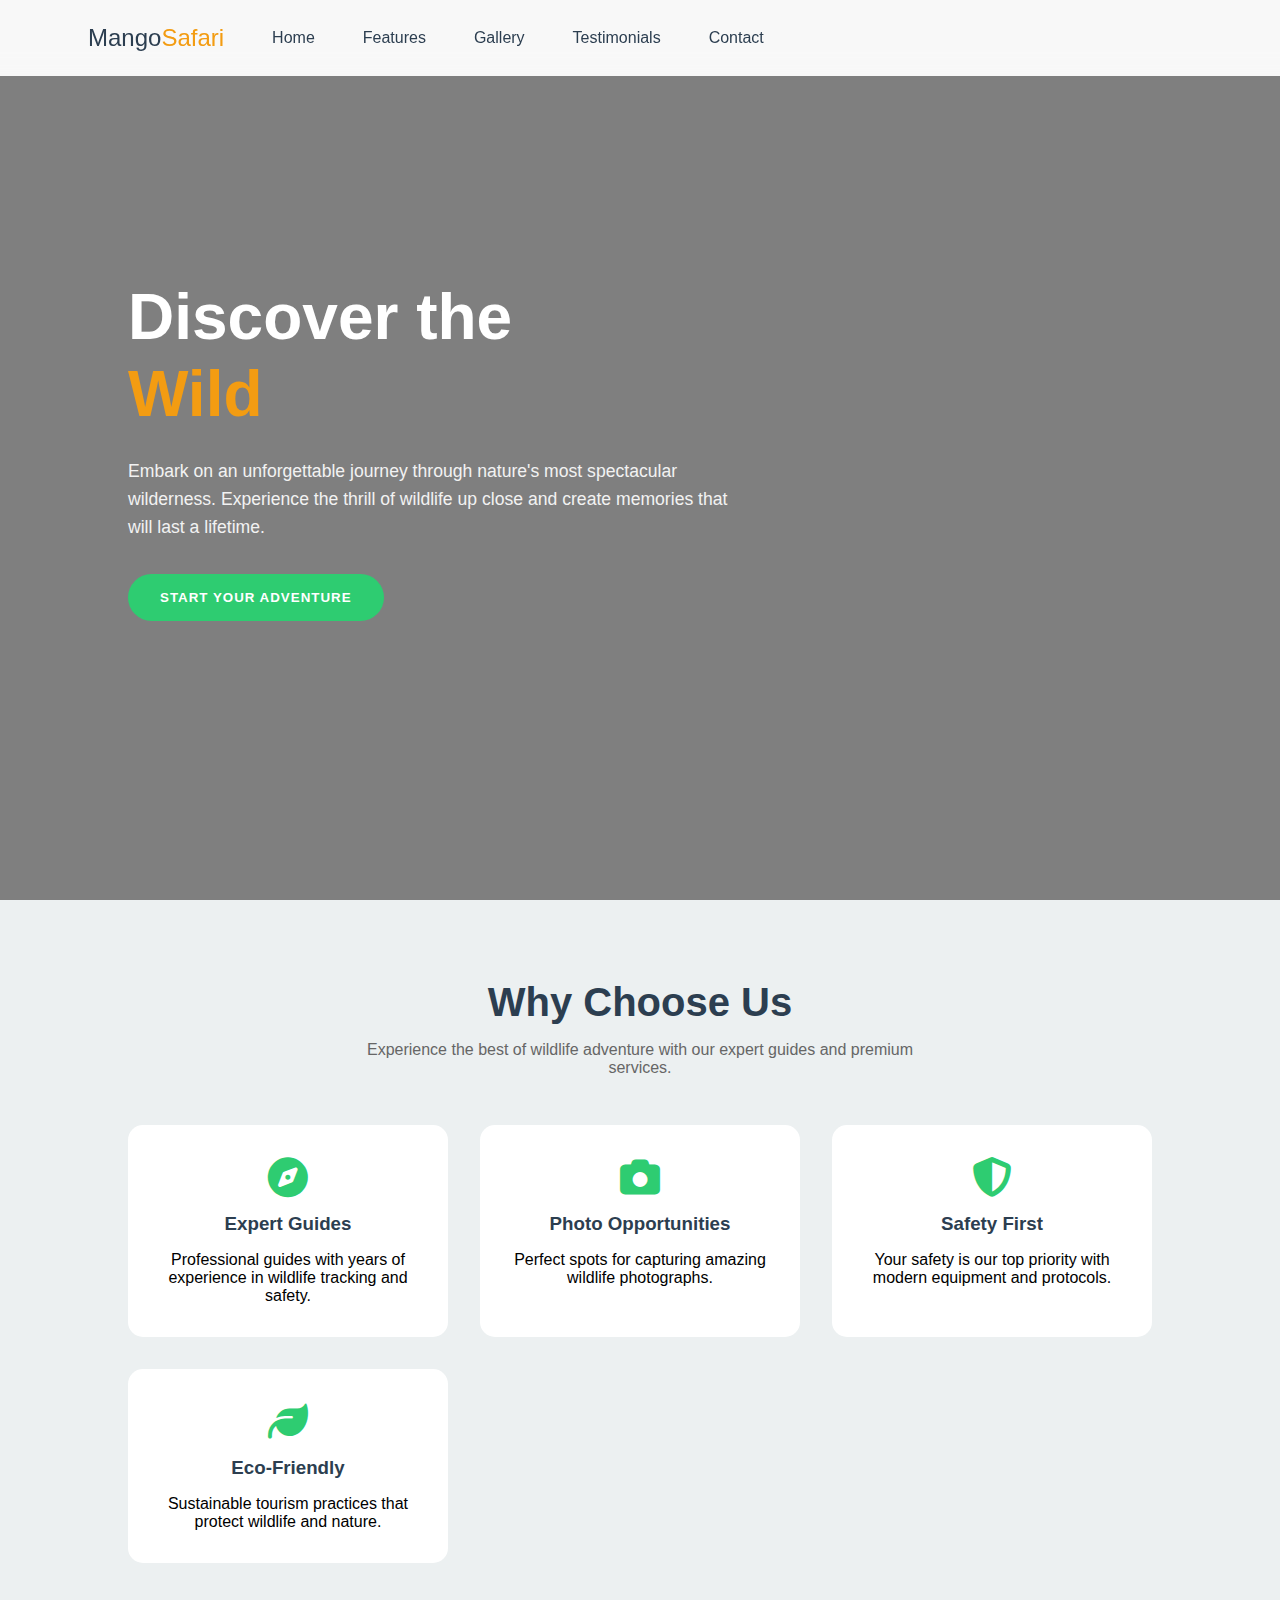
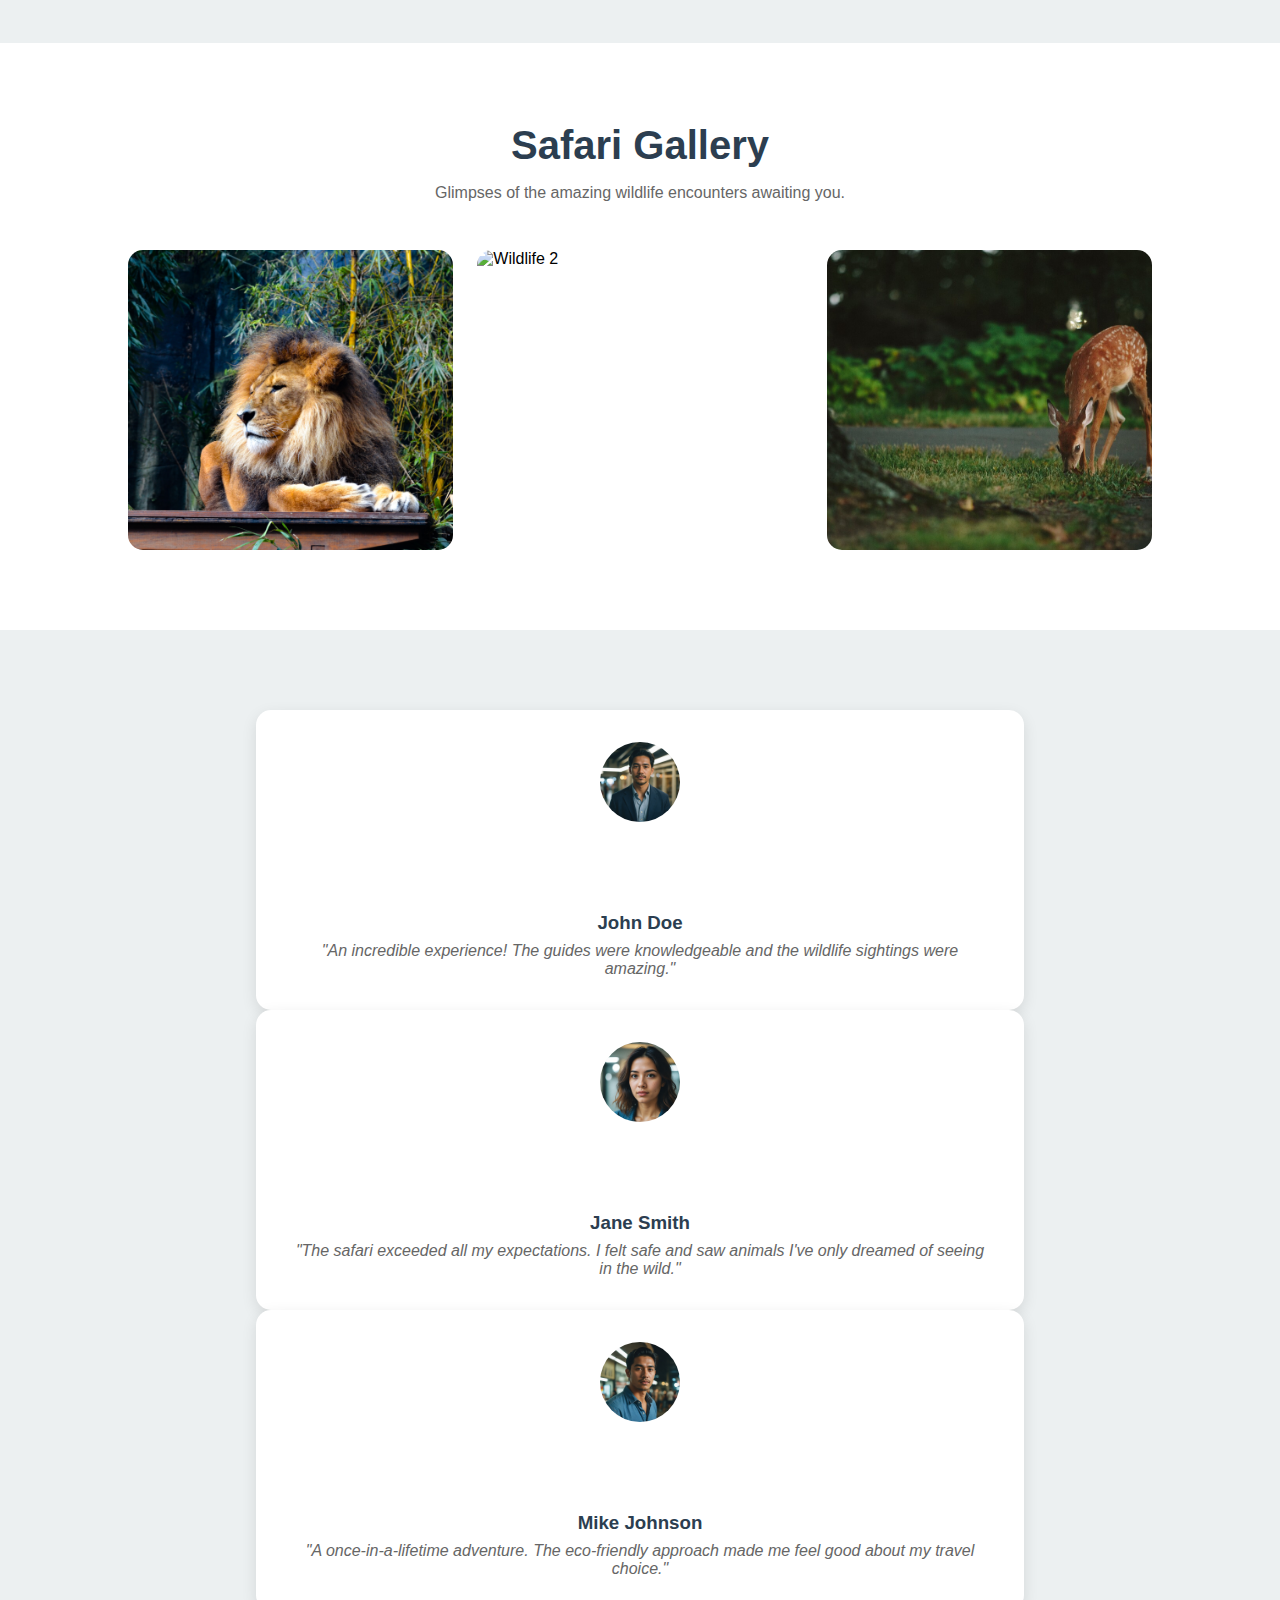
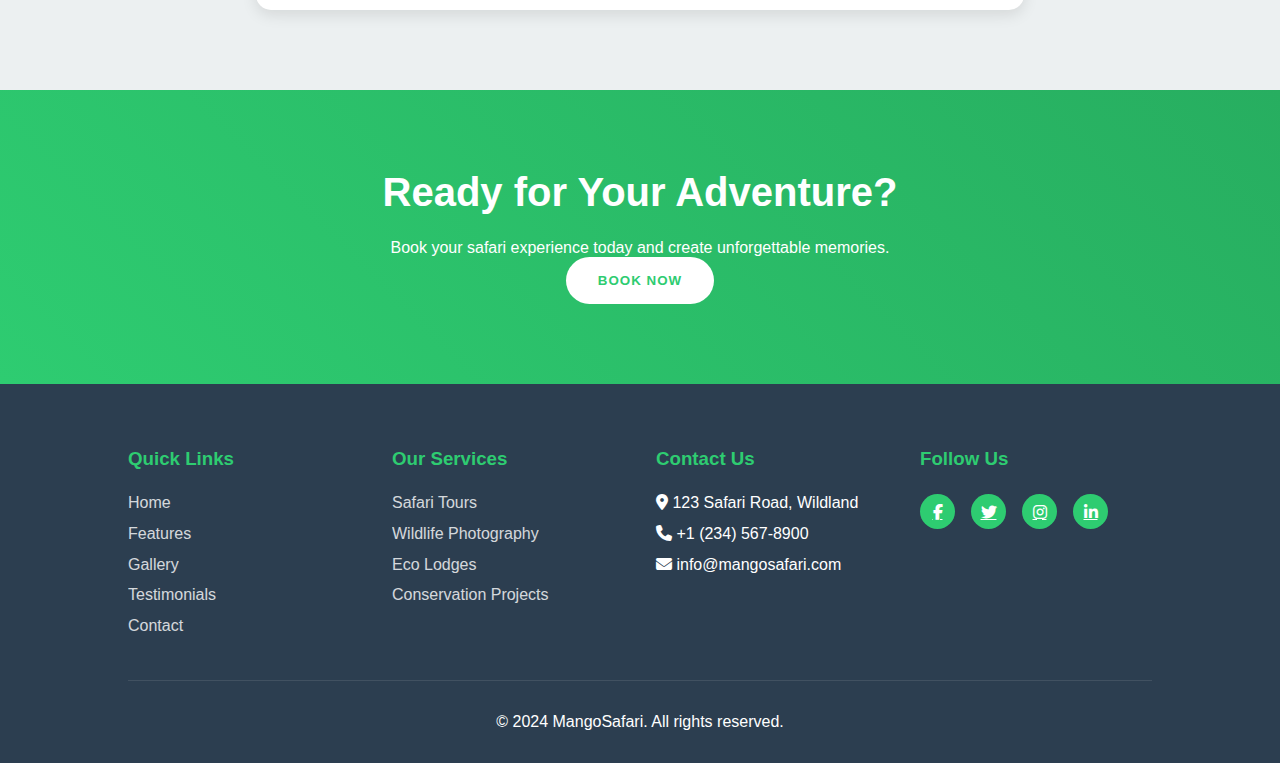
==== commit 7c79ecd4: "Update gallery and testimonial images and descriptions for enhanced content relevance" ====
--- a/index.html
+++ b/index.html
@@ -102,15 +102,15 @@
             <div class="gallery-item">
                 <img src="./images/72.jpg" alt="Wildlife 2">
                 <div class="gallery-overlay">
-                    <h3>Elephants</h3>
-                    <p>Experience the gentle giants up close.</p>
+                    <h3>Peacock</h3>
+                    <p>Experience nature's most dazzling display up close.</p>
                 </div>
             </div>
             <div class="gallery-item">
                 <img src="./images/71.jpg" alt="Wildlife 3">
                 <div class="gallery-overlay">
-                    <h3>Zebras</h3>
-                    <p>Watch herds of zebras roaming freely.</p>
+                    <h3>Deer</h3>
+                    <p>Experience the enchanting beauty of forest royalty in their natural realm.</p>
                 </div>
             </div>
         </div>
@@ -120,21 +120,21 @@
     <section id="testimonials" class="testimonials">
         <div class="testimonial-slider">
             <div class="testimonial-card">
-                <img src="/api/placeholder/80/80" alt="John Doe">
+                <img src="./images/74.jpeg" alt="John Doe">
                 <div class="testimonial-card-content">
                     <h3>John Doe</h3>
                     <p>"An incredible experience! The guides were knowledgeable and the wildlife sightings were amazing."</p>
                 </div>
             </div>
             <div class="testimonial-card">
-                <img src="/api/placeholder/80/80" alt="Jane Smith">
+                <img src="./images/76.jpeg" alt="Jane Smith">
                 <div class="testimonial-card-content">
                     <h3>Jane Smith</h3>
                     <p>"The safari exceeded all my expectations. I felt safe and saw animals I've only dreamed of seeing in the wild."</p>
                 </div>
             </div>
             <div class="testimonial-card">
-                <img src="/api/placeholder/80/80" alt="Mike Johnson">
+                <img src="./images/75.jpeg" alt="Mike Johnson">
                 <div class="testimonial-card-content">
                     <h3>Mike Johnson</h3>
                     <p>"A once-in-a-lifetime adventure. The eco-friendly approach made me feel good about my travel choice."</p>
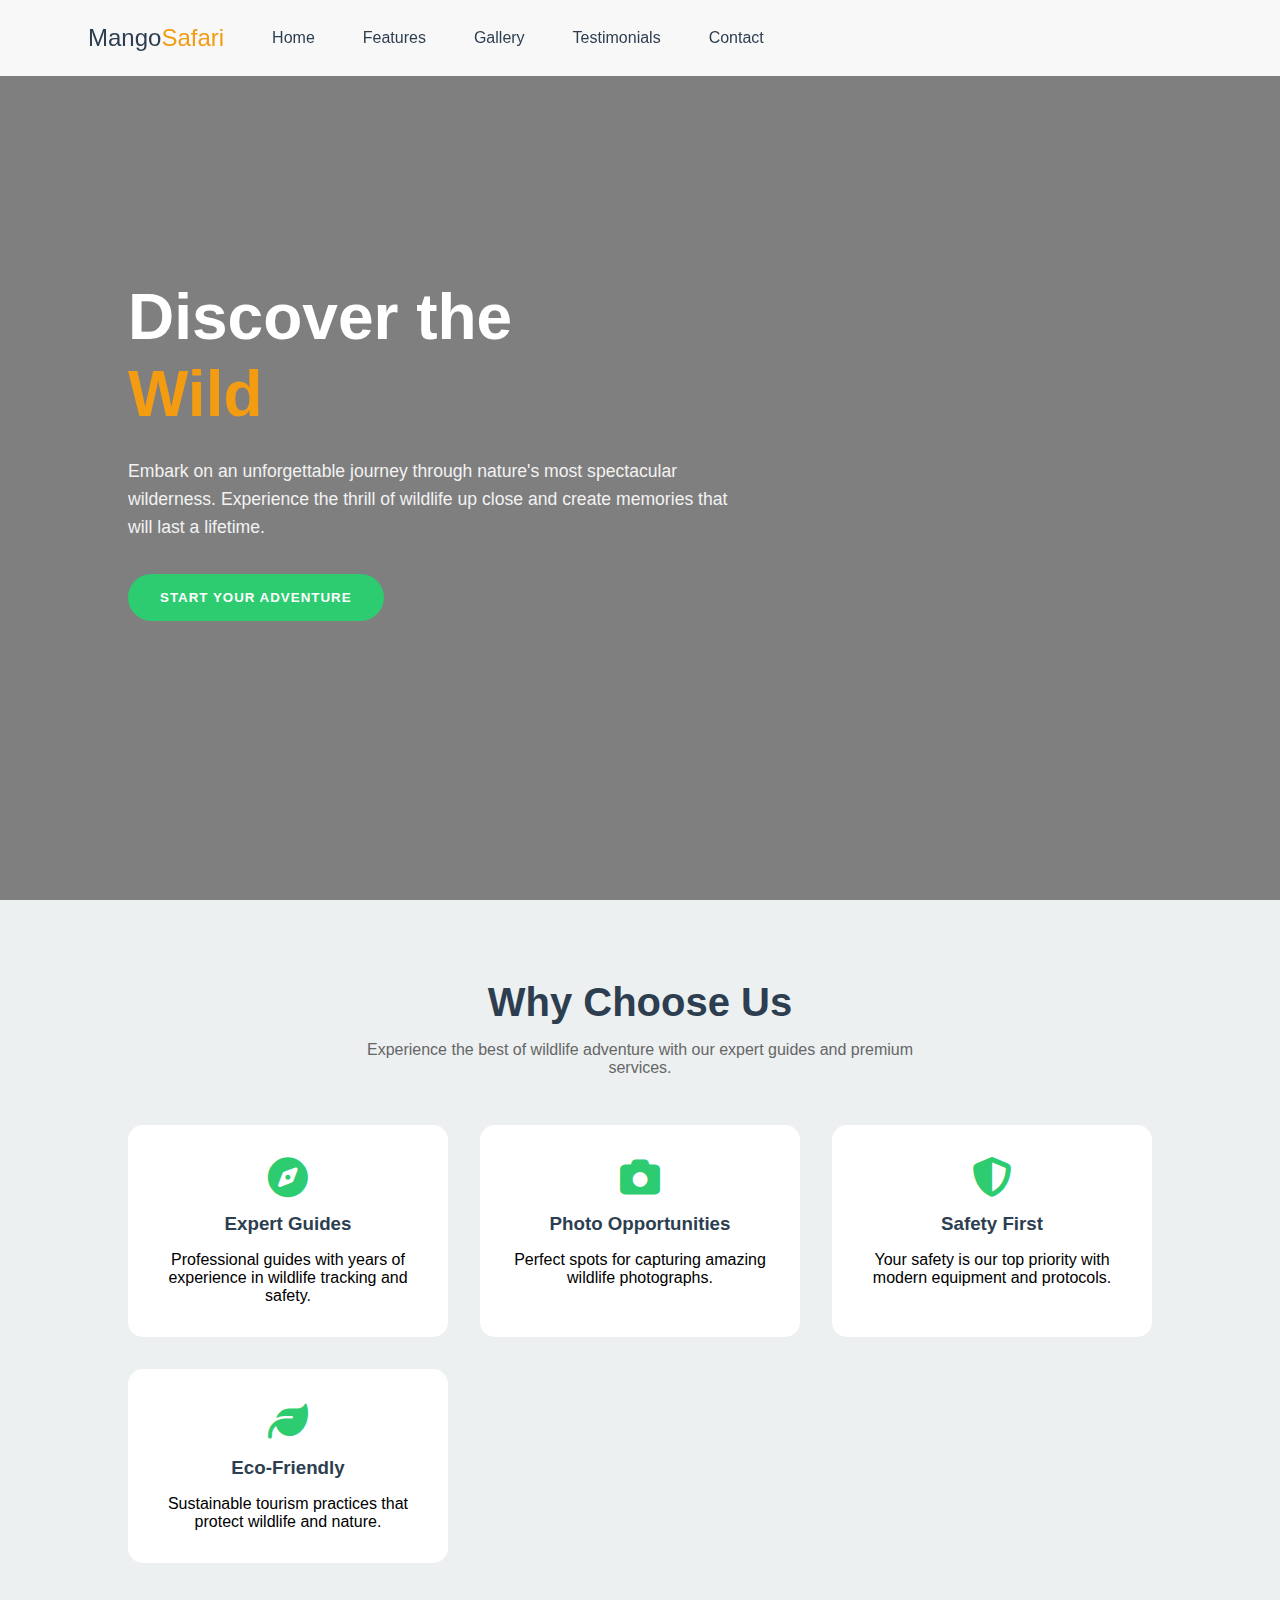
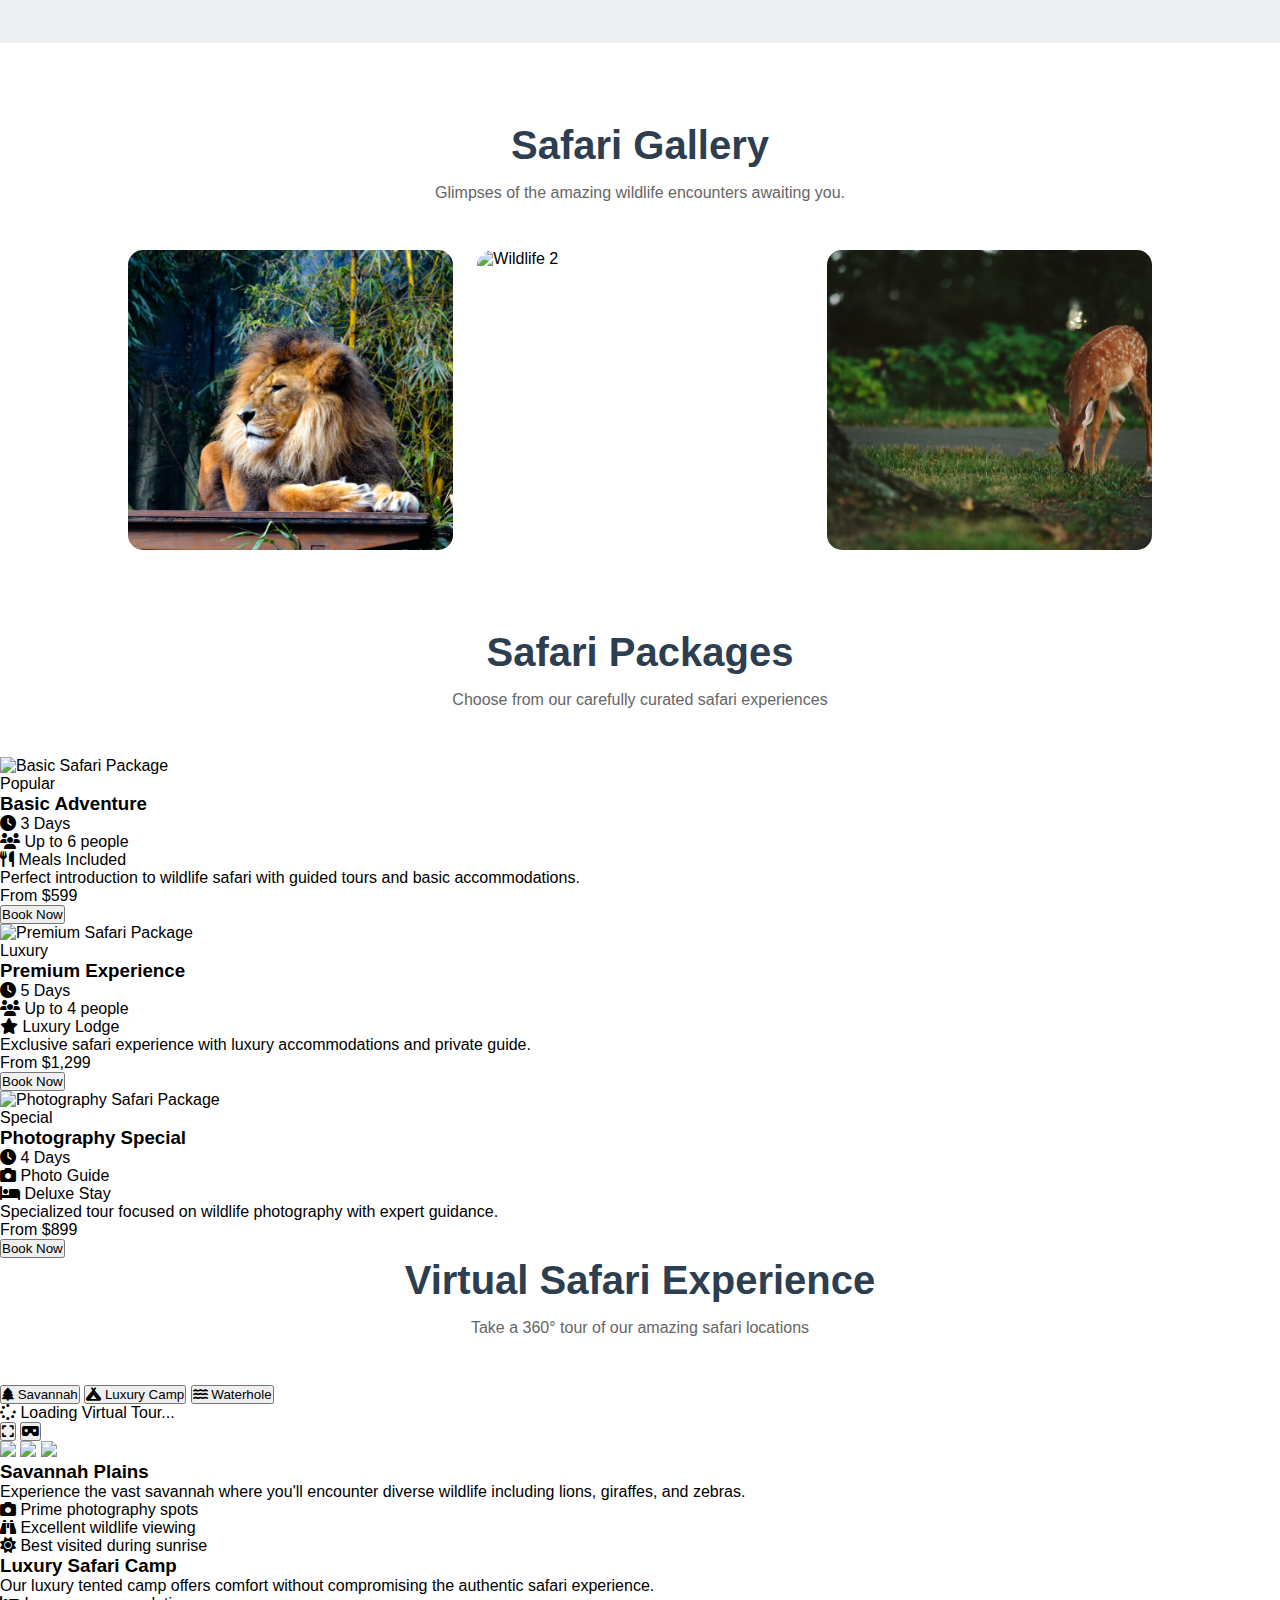
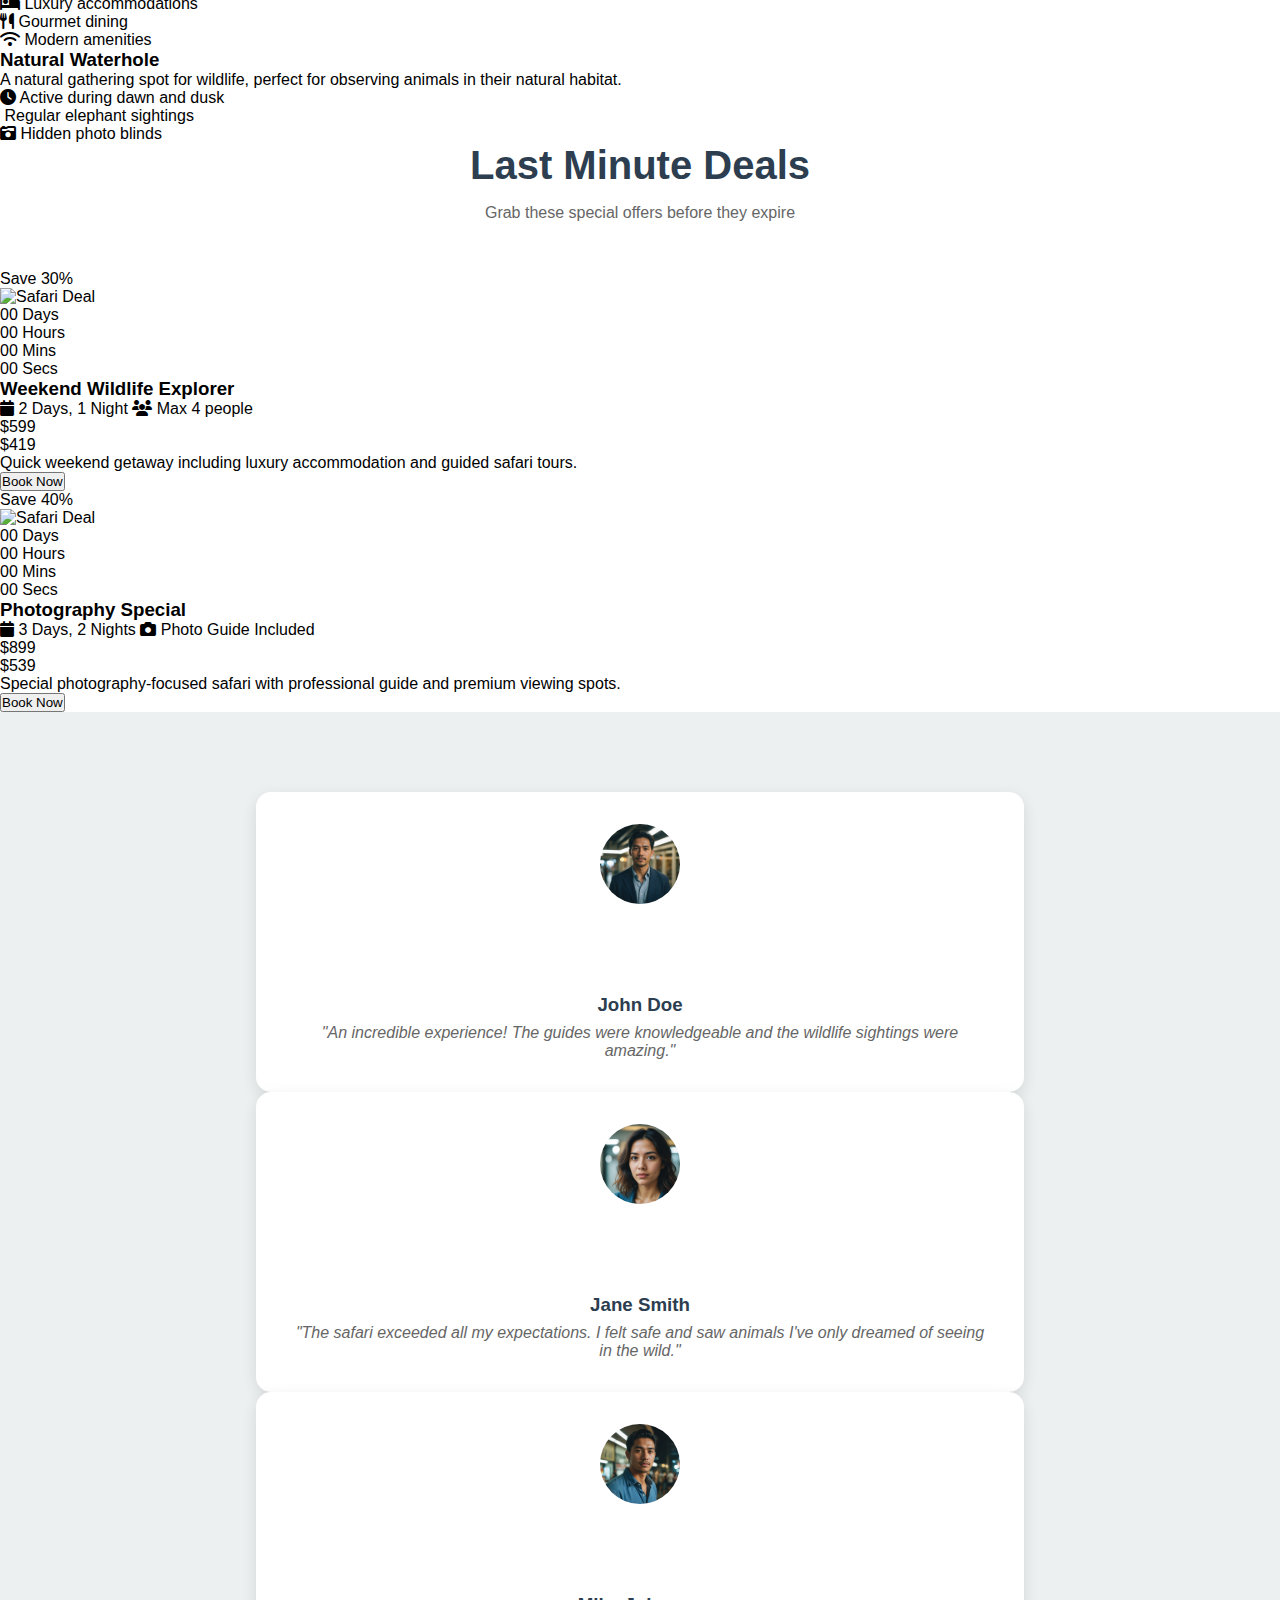
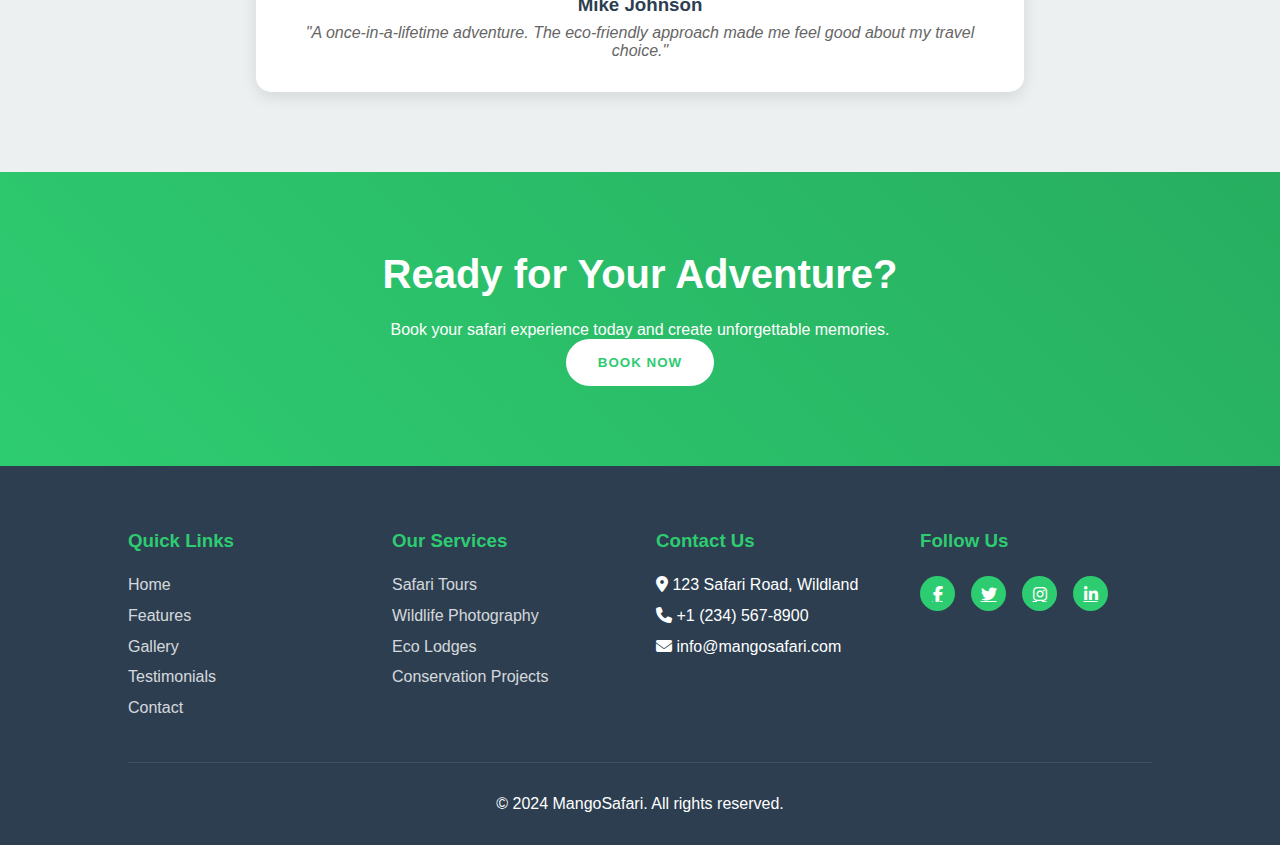
==== commit 6ededafd: "Add new images to enhance visual content across the site" ====
--- a/index.html
+++ b/index.html
@@ -4,6 +4,7 @@
     <meta charset="UTF-8">
     <meta name="viewport" content="width=device-width, initial-scale=1.0">
     <title>MangoSafari - Wildlife Adventure</title>
+    <script src="https://aframe.io/releases/1.4.0/aframe.min.js"></script>
     <link rel="stylesheet" href="https://cdnjs.cloudflare.com/ajax/libs/font-awesome/6.1.1/css/all.min.css">
     <link rel="stylesheet" href="https://cdnjs.cloudflare.com/ajax/libs/animate.css/4.1.1/animate.min.css">
     <link rel="stylesheet" href="https://cdnjs.cloudflare.com/ajax/libs/slick-carousel/1.8.1/slick.min.css">
@@ -22,11 +23,11 @@
         <div class="nav">
             <ul>
                 <li><a class="site-name" href="#">Mango<span>Safari</span></a></li>
-                <li><a href="#home">Home</a></li>
-                <li><a href="#features">Features</a></li>
-                <li><a href="#gallery">Gallery</a></li>
+                <li><a href="./index.html">Home</a></li>
+                <li><a href="./features.html">Features</a></li>
+                <li><a href="./gallery.html">Gallery</a></li>
                 <li><a href="#testimonials">Testimonials</a></li>
-                <li><a href="#contact">Contact</a></li>
+                <li><a href="./contact.html">Contact</a></li>
                 <li class="hamburger"><i class="fas fa-bars"></i></li>
             </ul>
         </div>
@@ -115,6 +116,287 @@
             </div>
         </div>
     </section>
+
+    <!-- Packages Section -->
+<section id="packages" class="packages">
+    <div class="section-title">
+        <h2>Safari Packages</h2>
+        <p>Choose from our carefully curated safari experiences</p>
+    </div>
+    <div class="packages-grid">
+        <div class="package-card">
+            <div class="package-image">
+                <img src="./images/basic-safari.jpg" alt="Basic Safari Package">
+                <div class="package-tag">Popular</div>
+            </div>
+            <div class="package-content">
+                <h3>Basic Adventure</h3>
+                <div class="package-details">
+                    <div class="detail-item">
+                        <i class="fas fa-clock"></i>
+                        <span>3 Days</span>
+                    </div>
+                    <div class="detail-item">
+                        <i class="fas fa-users"></i>
+                        <span>Up to 6 people</span>
+                    </div>
+                    <div class="detail-item">
+                        <i class="fas fa-utensils"></i>
+                        <span>Meals Included</span>
+                    </div>
+                </div>
+                <p>Perfect introduction to wildlife safari with guided tours and basic accommodations.</p>
+                <div class="package-footer">
+                    <div class="price">From $599</div>
+                    <button class="btn-small">Book Now</button>
+                </div>
+            </div>
+        </div>
+
+        <div class="package-card">
+            <div class="package-image">
+                <img src="./images/premium-safari.jpg" alt="Premium Safari Package">
+                <div class="package-tag">Luxury</div>
+            </div>
+            <div class="package-content">
+                <h3>Premium Experience</h3>
+                <div class="package-details">
+                    <div class="detail-item">
+                        <i class="fas fa-clock"></i>
+                        <span>5 Days</span>
+                    </div>
+                    <div class="detail-item">
+                        <i class="fas fa-users"></i>
+                        <span>Up to 4 people</span>
+                    </div>
+                    <div class="detail-item">
+                        <i class="fas fa-star"></i>
+                        <span>Luxury Lodge</span>
+                    </div>
+                </div>
+                <p>Exclusive safari experience with luxury accommodations and private guide.</p>
+                <div class="package-footer">
+                    <div class="price">From $1,299</div>
+                    <button class="btn-small">Book Now</button>
+                </div>
+            </div>
+        </div>
+
+        <div class="package-card">
+            <div class="package-image">
+                <img src="./images/photo-safari.jpg" alt="Photography Safari Package">
+                <div class="package-tag">Special</div>
+            </div>
+            <div class="package-content">
+                <h3>Photography Special</h3>
+                <div class="package-details">
+                    <div class="detail-item">
+                        <i class="fas fa-clock"></i>
+                        <span>4 Days</span>
+                    </div>
+                    <div class="detail-item">
+                        <i class="fas fa-camera"></i>
+                        <span>Photo Guide</span>
+                    </div>
+                    <div class="detail-item">
+                        <i class="fas fa-bed"></i>
+                        <span>Deluxe Stay</span>
+                    </div>
+                </div>
+                <p>Specialized tour focused on wildlife photography with expert guidance.</p>
+                <div class="package-footer">
+                    <div class="price">From $899</div>
+                    <button class="btn-small">Book Now</button>
+                </div>
+            </div>
+        </div>
+    </div>
+</section>
+
+
+<!-- Virtual Tour Section -->
+<section id="virtual-tour" class="virtual-tour">
+    <div class="section-title">
+        <h2>Virtual Safari Experience</h2>
+        <p>Take a 360° tour of our amazing safari locations</p>
+    </div>
+    
+    <div class="tour-container">
+        <div class="tour-navigation">
+            <button class="tour-nav-btn active" data-scene="savannah">
+                <i class="fas fa-tree"></i>
+                <span>Savannah</span>
+            </button>
+            <button class="tour-nav-btn" data-scene="camp">
+                <i class="fas fa-campground"></i>
+                <span>Luxury Camp</span>
+            </button>
+            <button class="tour-nav-btn" data-scene="waterhole">
+                <i class="fas fa-water"></i>
+                <span>Waterhole</span>
+            </button>
+        </div>
+
+        <div class="tour-viewer">
+            <div class="tour-loading">
+                <i class="fas fa-spinner fa-spin"></i>
+                <span>Loading Virtual Tour...</span>
+            </div>
+            
+            <div class="tour-controls">
+                <button class="control-btn" id="fullscreen">
+                    <i class="fas fa-expand"></i>
+                </button>
+                <button class="control-btn" id="vr-mode">
+                    <i class="fas fa-vr-cardboard"></i>
+                </button>
+            </div>
+
+            <div class="tour-scene" id="aframe-tour">
+                <a-scene embedded loading-screen="enabled: false">
+                    <a-assets>
+                        <!-- Replace with placeholder equirectangular images -->
+                        <img id="savannah-sky" src="https://pannellum.org/images/cerro-toco-0.jpg" />
+                        <img id="camp-sky" src="./images/bryan-goff-IuyhXAia8EA-unsplash.jpg" />
+                        <img id="waterhole-sky" src="https://pannellum.org/images/examplepano.jpg" />
+                    </a-assets>
+                    <a-sky id="skybox" src="#savannah-sky" rotation="0 -90 0"></a-sky>
+                    <a-camera look-controls="reverseMouseDrag: true">
+                        <a-cursor color="#FFFFFF"></a-cursor>
+                    </a-camera>
+
+                    <!-- Info hotspots for Savannah -->
+                    <a-entity class="hotspot savannah-hotspot" position="-8 2 -4">
+                        <a-sphere radius="0.2" color="#2ecc71" animation="property: scale; to: 1.2 1.2 1.2; dir: alternate; loop: true"></a-sphere>
+                        <a-text value="Giraffe Spotting Area" position="1 0 0" scale="1.5 1.5 1.5" color="#FFFFFF"></a-text>
+                    </a-entity>
+                </a-scene>
+            </div>
+        </div>
+
+        <div class="tour-info">
+            <div class="info-card active" data-scene="savannah">
+                <h3>Savannah Plains</h3>
+                <p>Experience the vast savannah where you'll encounter diverse wildlife including lions, giraffes, and zebras.</p>
+                <ul>
+                    <li><i class="fas fa-camera"></i> Prime photography spots</li>
+                    <li><i class="fas fa-binoculars"></i> Excellent wildlife viewing</li>
+                    <li><i class="fas fa-sun"></i> Best visited during sunrise</li>
+                </ul>
+            </div>
+
+            <div class="info-card" data-scene="camp">
+                <h3>Luxury Safari Camp</h3>
+                <p>Our luxury tented camp offers comfort without compromising the authentic safari experience.</p>
+                <ul>
+                    <li><i class="fas fa-bed"></i> Luxury accommodations</li>
+                    <li><i class="fas fa-utensils"></i> Gourmet dining</li>
+                    <li><i class="fas fa-wifi"></i> Modern amenities</li>
+                </ul>
+            </div>
+
+            <div class="info-card" data-scene="waterhole">
+                <h3>Natural Waterhole</h3>
+                <p>A natural gathering spot for wildlife, perfect for observing animals in their natural habitat.</p>
+                <ul>
+                    <li><i class="fas fa-clock"></i> Active during dawn and dusk</li>
+                    <li><i class="fas fa-elephant"></i> Regular elephant sightings</li>
+                    <li><i class="fas fa-camera-retro"></i> Hidden photo blinds</li>
+                </ul>
+            </div>
+        </div>
+    </div>
+</section>
+
+<!-- Last Minute Deals Section -->
+<section id="last-minute" class="last-minute">
+    <div class="section-title">
+        <h2>Last Minute Deals</h2>
+        <p>Grab these special offers before they expire</p>
+    </div>
+
+    <div class="deals-grid">
+        <!-- Deal Card 1 -->
+        <div class="deal-card" data-expires="2024-12-25T00:00:00">
+            <div class="deal-badge">Save 30%</div>
+            <div class="deal-image">
+                <img src="./images/deal-safari-1.jpg" alt="Safari Deal">
+                <div class="deal-timer">
+                    <div class="timer-item">
+                        <span class="days">00</span>
+                        <span class="label">Days</span>
+                    </div>
+                    <div class="timer-item">
+                        <span class="hours">00</span>
+                        <span class="label">Hours</span>
+                    </div>
+                    <div class="timer-item">
+                        <span class="minutes">00</span>
+                        <span class="label">Mins</span>
+                    </div>
+                    <div class="timer-item">
+                        <span class="seconds">00</span>
+                        <span class="label">Secs</span>
+                    </div>
+                </div>
+            </div>
+
+            <div class="deal-content">
+                <h3>Weekend Wildlife Explorer</h3>
+                <div class="deal-details">
+                    <span><i class="fas fa-calendar"></i> 2 Days, 1 Night</span>
+                    <span><i class="fas fa-users"></i> Max 4 people</span>
+                </div>
+                <div class="deal-price">
+                    <div class="original">$599</div>
+                    <div class="discounted">$419</div>
+                </div>
+                <p>Quick weekend getaway including luxury accommodation and guided safari tours.</p>
+                <button class="btn-book">Book Now</button>
+            </div>
+        </div>
+
+        <!-- Deal Card 2 -->
+        <div class="deal-card" data-expires="2024-12-20T00:00:00">
+            <div class="deal-badge">Save 40%</div>
+            <div class="deal-image">
+                <img src="./images/deal-safari-2.jpg" alt="Safari Deal">
+                <div class="deal-timer">
+                    <div class="timer-item">
+                        <span class="days">00</span>
+                        <span class="label">Days</span>
+                    </div>
+                    <div class="timer-item">
+                        <span class="hours">00</span>
+                        <span class="label">Hours</span>
+                    </div>
+                    <div class="timer-item">
+                        <span class="minutes">00</span>
+                        <span class="label">Mins</span>
+                    </div>
+                    <div class="timer-item">
+                        <span class="seconds">00</span>
+                        <span class="label">Secs</span>
+                    </div>
+                </div>
+            </div>
+
+            <div class="deal-content">
+                <h3>Photography Special</h3>
+                <div class="deal-details">
+                    <span><i class="fas fa-calendar"></i> 3 Days, 2 Nights</span>
+                    <span><i class="fas fa-camera"></i> Photo Guide Included</span>
+                </div>
+                <div class="deal-price">
+                    <div class="original">$899</div>
+                    <div class="discounted">$539</div>
+                </div>
+                <p>Special photography-focused safari with professional guide and premium viewing spots.</p>
+                <button class="btn-book">Book Now</button>
+            </div>
+        </div>
+    </div>
+</section>
 
     <!-- Testimonials Section -->
     <section id="testimonials" class="testimonials">
@@ -199,5 +481,62 @@
     <script src="https://cdnjs.cloudflare.com/ajax/libs/jquery/3.6.0/jquery.min.js"></script>
     <script src="https://cdnjs.cloudflare.com/ajax/libs/slick-carousel/1.8.1/slick.min.js"></script>
    <script src="./js/styles.js"></script>
+   <script src="https://aframe.io/releases/1.4.0/aframe.min.js"></script>
+
+   <script>
+    // Add this script to your existing JavaScript file
+document.addEventListener('DOMContentLoaded', function() {
+    // Scene switching functionality
+    const navButtons = document.querySelectorAll('.tour-nav-btn');
+    const infoCards = document.querySelectorAll('.info-card');
+    const skybox = document.querySelector('#skybox');
+
+    navButtons.forEach(button => {
+        button.addEventListener('click', function() {
+            const scene = this.dataset.scene;
+            
+            // Update navigation buttons
+            navButtons.forEach(btn => btn.classList.remove('active'));
+            this.classList.add('active');
+            
+            // Update info cards
+            infoCards.forEach(card => {
+                card.classList.remove('active');
+                if (card.dataset.scene === scene) {
+                    card.classList.add('active');
+                }
+            });
+            
+            // Update skybox
+            skybox.setAttribute('src', `#${scene}-sky`);
+        });
+    });
+
+    // Fullscreen functionality
+    const fullscreenBtn = document.getElementById('fullscreen');
+    const tourViewer = document.querySelector('.tour-viewer');
+
+    fullscreenBtn.addEventListener('click', function() {
+        if (!document.fullscreenElement) {
+            tourViewer.requestFullscreen().catch(err => {
+                console.log(`Error attempting to enable fullscreen: ${err.message}`);
+            });
+        } else {
+            document.exitFullscreen();
+        }
+    });
+
+    // VR mode functionality (if supported)
+    const vrBtn = document.getElementById('vr-mode');
+    vrBtn.addEventListener('click', function() {
+        const scene = document.querySelector('a-scene');
+        if (scene.is('vr-mode')) {
+            scene.exitVR();
+        } else {
+            scene.enterVR();
+        }
+    });
+});
+   </script>
 </body>
 </html>